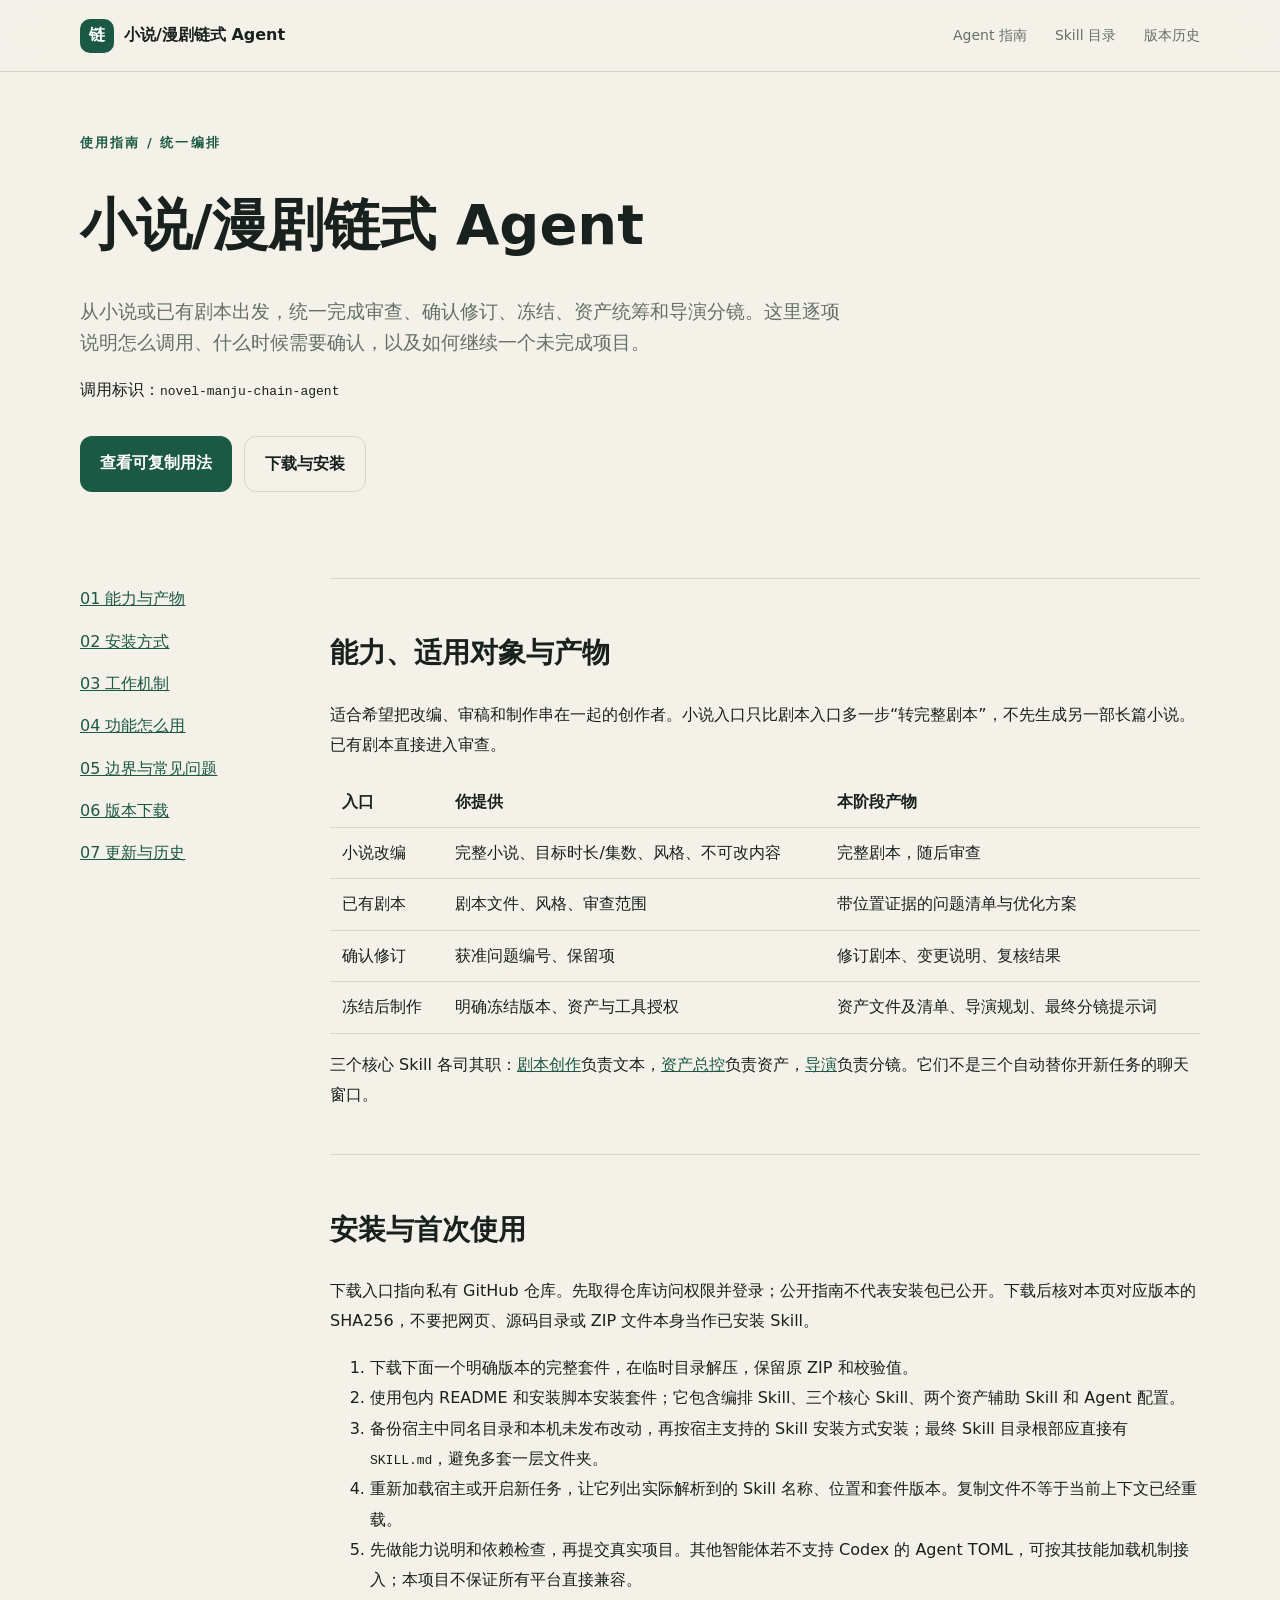
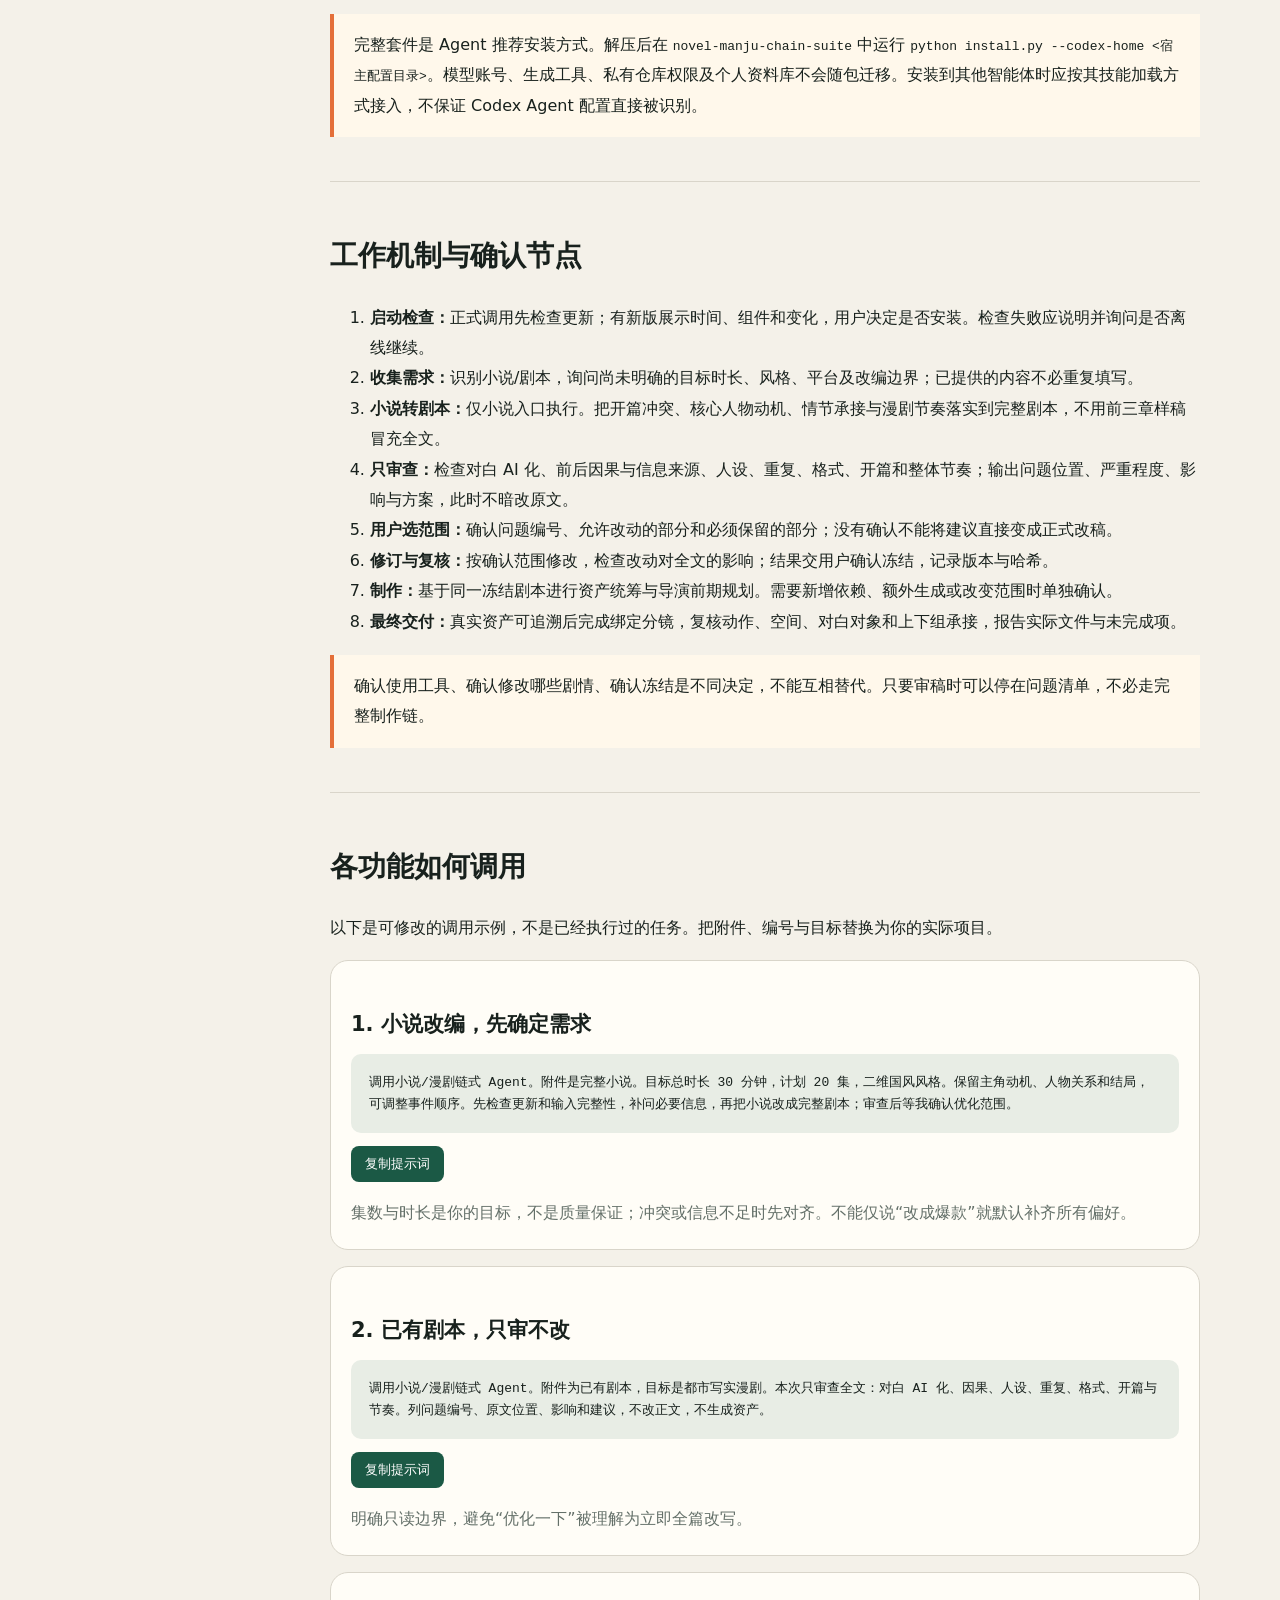
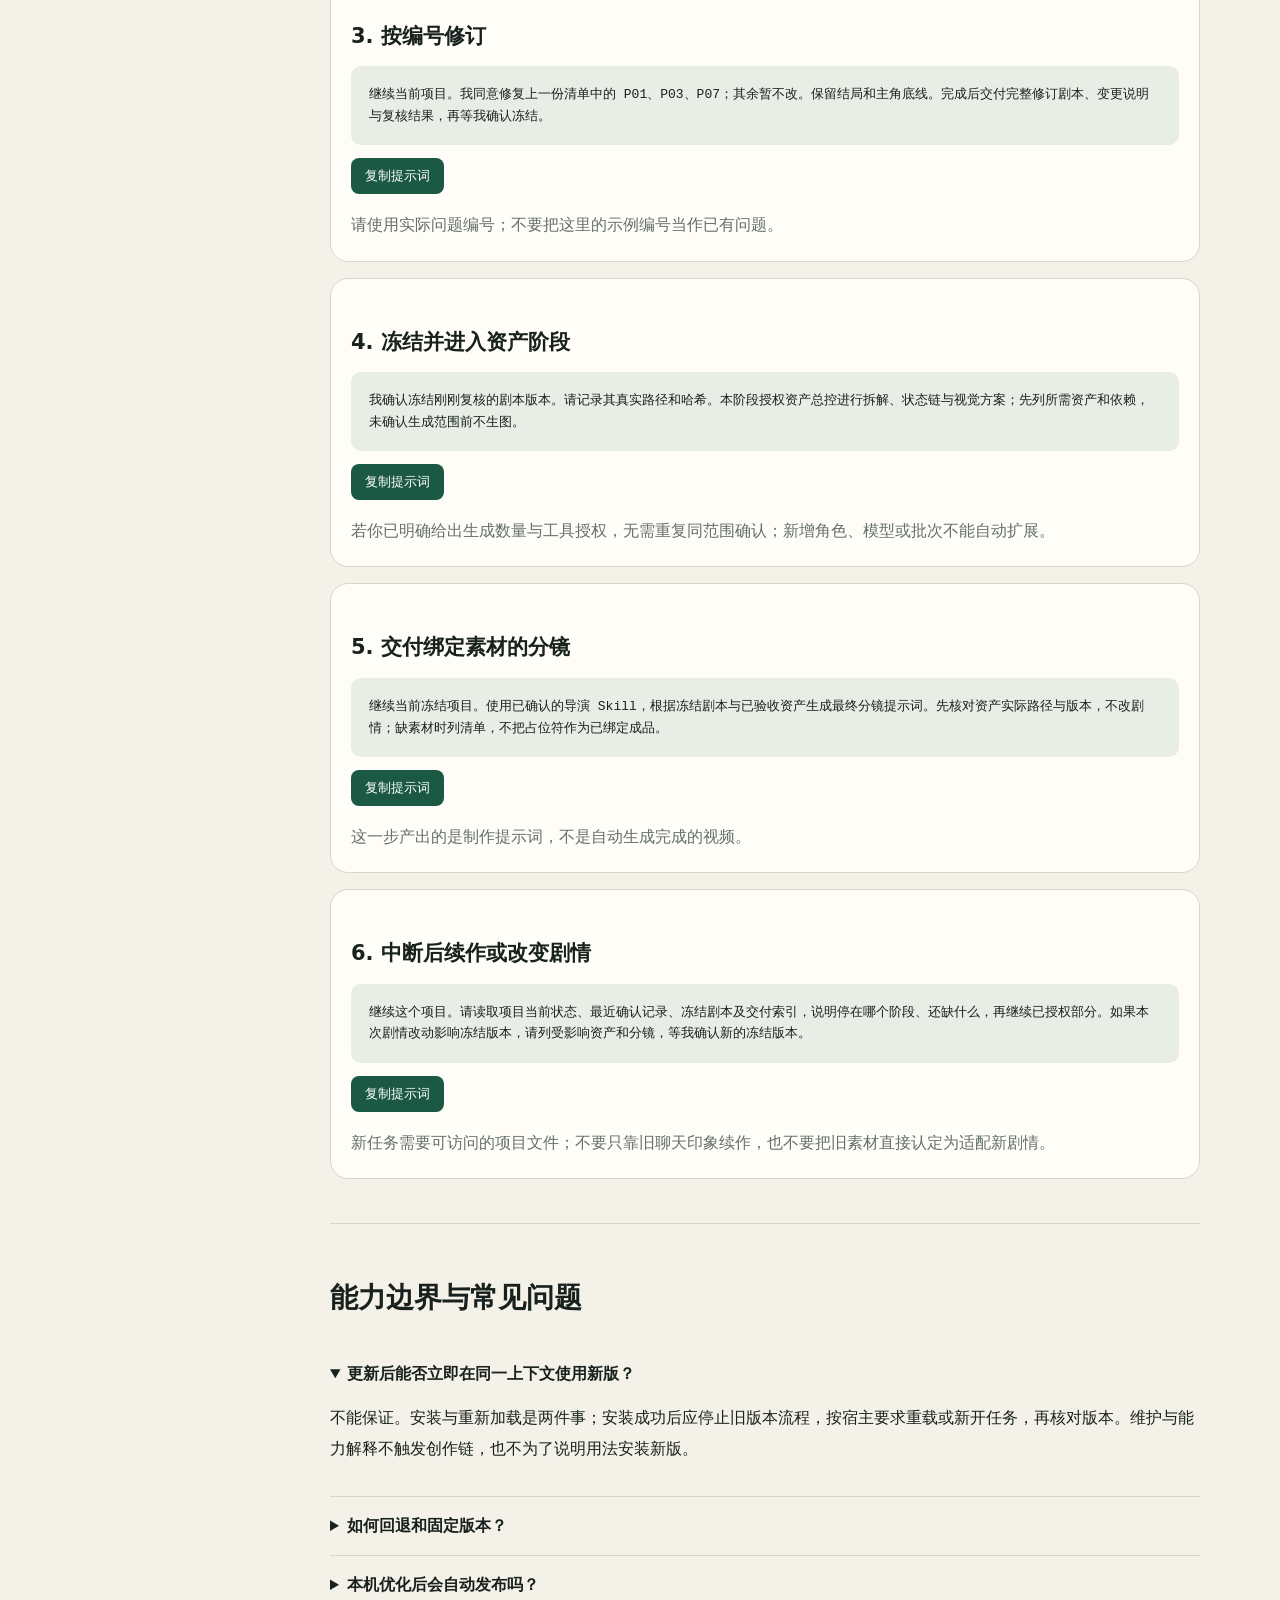
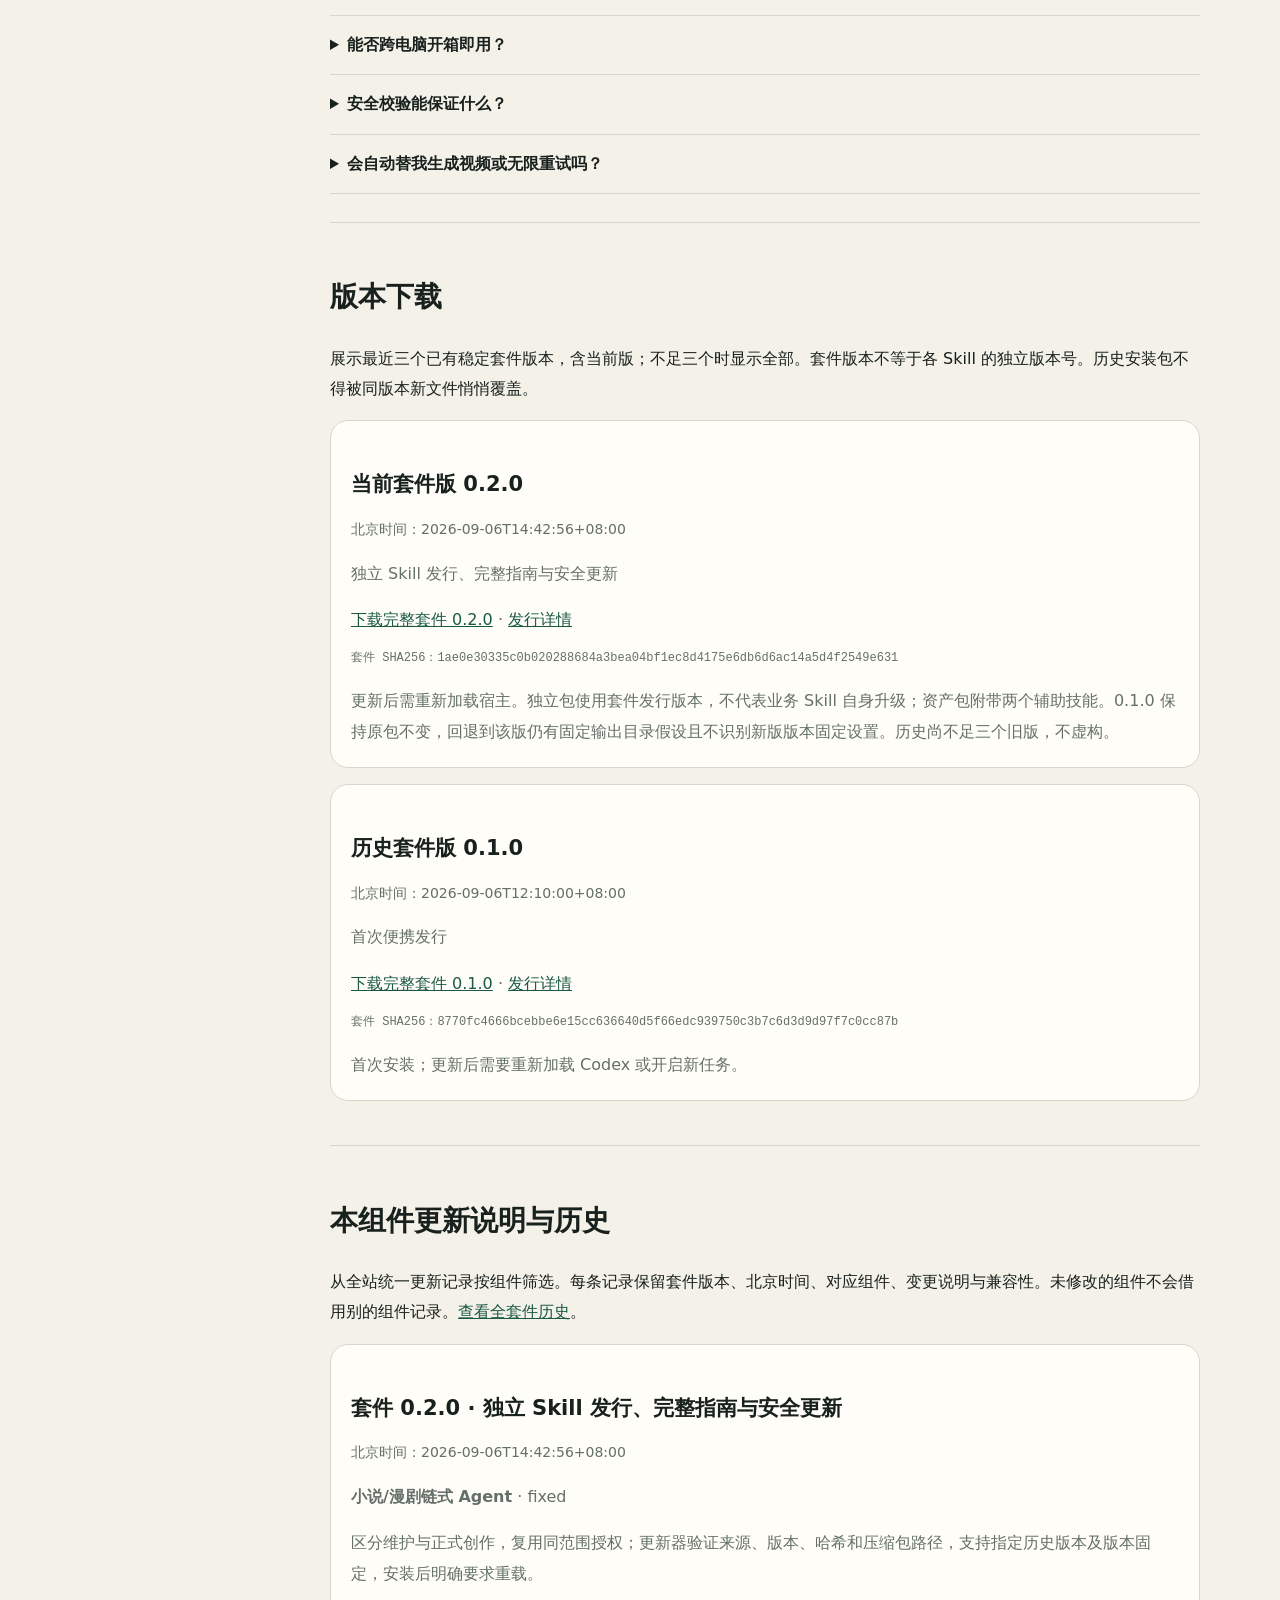
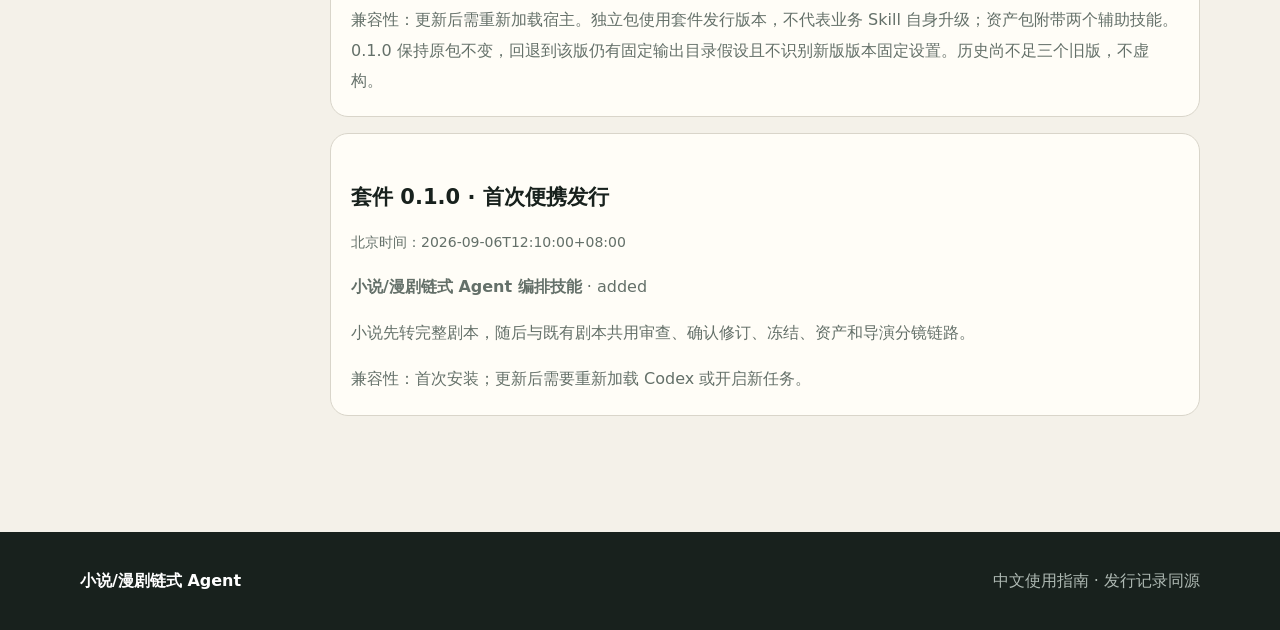
==== guides/agent/index.html @ c9dfeceb "Publish complete Chinese guides and standalone skill downloads for 0.2.0" ====
<!doctype html>
<html lang="zh-CN">
<head><meta charset="utf-8"><meta name="viewport" content="width=device-width,initial-scale=1"><meta name="description" content="从小说或已有剧本出发，统一完成审查、确认修订、冻结、资产统筹和导演分镜。这里逐项说明怎么调用、什么时候需要确认，以及如何继续一个未完成项目。"><title>小说/漫剧链式 Agent｜介绍、使用、下载与更新历史</title><link rel="stylesheet" href="../../assets/site.css"><link rel="stylesheet" href="../../assets/guide.css"></head>
<body data-guide="novel-manju-chain-agent">
<header class="nav"><a class="brand" href="../../"><span class="mark">链</span>小说/漫剧链式 Agent</a><nav><a href="../agent/">Agent 指南</a><a href="../../#library">Skill 目录</a><a href="#history">版本历史</a></nav></header>
<main>
<div class="guide-hero shell"><div class="eyebrow">使用指南 / 统一编排</div><h1>小说/漫剧链式 Agent</h1><p class="lead">从小说或已有剧本出发，统一完成审查、确认修订、冻结、资产统筹和导演分镜。这里逐项说明怎么调用、什么时候需要确认，以及如何继续一个未完成项目。</p><p>调用标识：<code>novel-manju-chain-agent</code></p><div class="actions"><a class="primary" href="#examples">查看可复制用法</a><a class="secondary" href="#download">下载与安装</a></div></div>
<div class="guide-layout shell"><aside class="toc" aria-label="本页目录"><a href="#capabilities">01 能力与产物</a><a href="#install">02 安装方式</a><a href="#workflow">03 工作机制</a><a href="#examples">04 功能怎么用</a><a href="#boundaries">05 边界与常见问题</a><a href="#download">06 版本下载</a><a href="#history">07 更新与历史</a></aside>
<div class="guide-content">
<section id="capabilities"><h2>能力、适用对象与产物</h2><p>适合希望把改编、审稿和制作串在一起的创作者。小说入口只比剧本入口多一步“转完整剧本”，不先生成另一部长篇小说。已有剧本直接进入审查。</p><table><tr><th>入口</th><th>你提供</th><th>本阶段产物</th></tr><tr><td>小说改编</td><td>完整小说、目标时长/集数、风格、不可改内容</td><td>完整剧本，随后审查</td></tr><tr><td>已有剧本</td><td>剧本文件、风格、审查范围</td><td>带位置证据的问题清单与优化方案</td></tr><tr><td>确认修订</td><td>获准问题编号、保留项</td><td>修订剧本、变更说明、复核结果</td></tr><tr><td>冻结后制作</td><td>明确冻结版本、资产与工具授权</td><td>资产文件及清单、导演规划、最终分镜提示词</td></tr></table><p>三个核心 Skill 各司其职：<a href="../short-drama-write/">剧本创作</a>负责文本，<a href="../manju-asset-image-pipeline/">资产总控</a>负责资产，<a href="../manju-director-v5-2/">导演</a>负责分镜。它们不是三个自动替你开新任务的聊天窗口。</p></section>
<section id="install"><h2>安装与首次使用</h2><p>下载入口指向私有 GitHub 仓库。先取得仓库访问权限并登录；公开指南不代表安装包已公开。下载后核对本页对应版本的 SHA256，不要把网页、源码目录或 ZIP 文件本身当作已安装 Skill。</p>
<ol><li>下载下面一个明确版本的完整套件，在临时目录解压，保留原 ZIP 和校验值。</li><li>使用包内 README 和安装脚本安装套件；它包含编排 Skill、三个核心 Skill、两个资产辅助 Skill 和 Agent 配置。</li><li>备份宿主中同名目录和本机未发布改动，再按宿主支持的 Skill 安装方式安装；最终 Skill 目录根部应直接有 <code>SKILL.md</code>，避免多套一层文件夹。</li><li>重新加载宿主或开启新任务，让它列出实际解析到的 Skill 名称、位置和套件版本。复制文件不等于当前上下文已经重载。</li><li>先做能力说明和依赖检查，再提交真实项目。其他智能体若不支持 Codex 的 Agent TOML，可按其技能加载机制接入；本项目不保证所有平台直接兼容。</li></ol>
<p class="notice">完整套件是 Agent 推荐安装方式。解压后在 <code>novel-manju-chain-suite</code> 中运行 <code>python install.py --codex-home &lt;宿主配置目录&gt;</code>。模型账号、生成工具、私有仓库权限及个人资料库不会随包迁移。安装到其他智能体时应按其技能加载方式接入，不保证 Codex Agent 配置直接被识别。</p></section>
<section id="workflow"><h2>工作机制与确认节点</h2><ol><li><strong>启动检查：</strong>正式调用先检查更新；有新版展示时间、组件和变化，用户决定是否安装。检查失败应说明并询问是否离线继续。</li><li><strong>收集需求：</strong>识别小说/剧本，询问尚未明确的目标时长、风格、平台及改编边界；已提供的内容不必重复填写。</li><li><strong>小说转剧本：</strong>仅小说入口执行。把开篇冲突、核心人物动机、情节承接与漫剧节奏落实到完整剧本，不用前三章样稿冒充全文。</li><li><strong>只审查：</strong>检查对白 AI 化、前后因果与信息来源、人设、重复、格式、开篇和整体节奏；输出问题位置、严重程度、影响与方案，此时不暗改原文。</li><li><strong>用户选范围：</strong>确认问题编号、允许改动的部分和必须保留的部分；没有确认不能将建议直接变成正式改稿。</li><li><strong>修订与复核：</strong>按确认范围修改，检查改动对全文的影响；结果交用户确认冻结，记录版本与哈希。</li><li><strong>制作：</strong>基于同一冻结剧本进行资产统筹与导演前期规划。需要新增依赖、额外生成或改变范围时单独确认。</li><li><strong>最终交付：</strong>真实资产可追溯后完成绑定分镜，复核动作、空间、对白对象和上下组承接，报告实际文件与未完成项。</li></ol><p class="notice">确认使用工具、确认修改哪些剧情、确认冻结是不同决定，不能互相替代。只要审稿时可以停在问题清单，不必走完整制作链。</p></section>
<section id="examples"><h2>各功能如何调用</h2><p>以下是可修改的调用示例，不是已经执行过的任务。把附件、编号与目标替换为你的实际项目。</p><article><h3>1. 小说改编，先确定需求</h3><pre>调用小说/漫剧链式 Agent。附件是完整小说。目标总时长 30 分钟，计划 20 集，二维国风风格。保留主角动机、人物关系和结局，可调整事件顺序。先检查更新和输入完整性，补问必要信息，再把小说改成完整剧本；审查后等我确认优化范围。</pre><button data-copy="调用小说/漫剧链式 Agent。附件是完整小说。目标总时长 30 分钟，计划 20 集，二维国风风格。保留主角动机、人物关系和结局，可调整事件顺序。先检查更新和输入完整性，补问必要信息，再把小说改成完整剧本；审查后等我确认优化范围。">复制提示词</button><p>集数与时长是你的目标，不是质量保证；冲突或信息不足时先对齐。不能仅说“改成爆款”就默认补齐所有偏好。</p></article><article><h3>2. 已有剧本，只审不改</h3><pre>调用小说/漫剧链式 Agent。附件为已有剧本，目标是都市写实漫剧。本次只审查全文：对白 AI 化、因果、人设、重复、格式、开篇与节奏。列问题编号、原文位置、影响和建议，不改正文，不生成资产。</pre><button data-copy="调用小说/漫剧链式 Agent。附件为已有剧本，目标是都市写实漫剧。本次只审查全文：对白 AI 化、因果、人设、重复、格式、开篇与节奏。列问题编号、原文位置、影响和建议，不改正文，不生成资产。">复制提示词</button><p>明确只读边界，避免“优化一下”被理解为立即全篇改写。</p></article><article><h3>3. 按编号修订</h3><pre>继续当前项目。我同意修复上一份清单中的 P01、P03、P07；其余暂不改。保留结局和主角底线。完成后交付完整修订剧本、变更说明与复核结果，再等我确认冻结。</pre><button data-copy="继续当前项目。我同意修复上一份清单中的 P01、P03、P07；其余暂不改。保留结局和主角底线。完成后交付完整修订剧本、变更说明与复核结果，再等我确认冻结。">复制提示词</button><p>请使用实际问题编号；不要把这里的示例编号当作已有问题。</p></article><article><h3>4. 冻结并进入资产阶段</h3><pre>我确认冻结刚刚复核的剧本版本。请记录其真实路径和哈希。本阶段授权资产总控进行拆解、状态链与视觉方案；先列所需资产和依赖，未确认生成范围前不生图。</pre><button data-copy="我确认冻结刚刚复核的剧本版本。请记录其真实路径和哈希。本阶段授权资产总控进行拆解、状态链与视觉方案；先列所需资产和依赖，未确认生成范围前不生图。">复制提示词</button><p>若你已明确给出生成数量与工具授权，无需重复同范围确认；新增角色、模型或批次不能自动扩展。</p></article><article><h3>5. 交付绑定素材的分镜</h3><pre>继续当前冻结项目。使用已确认的导演 Skill，根据冻结剧本与已验收资产生成最终分镜提示词。先核对资产实际路径与版本，不改剧情；缺素材时列清单，不把占位符作为已绑定成品。</pre><button data-copy="继续当前冻结项目。使用已确认的导演 Skill，根据冻结剧本与已验收资产生成最终分镜提示词。先核对资产实际路径与版本，不改剧情；缺素材时列清单，不把占位符作为已绑定成品。">复制提示词</button><p>这一步产出的是制作提示词，不是自动生成完成的视频。</p></article><article><h3>6. 中断后续作或改变剧情</h3><pre>继续这个项目。请读取项目当前状态、最近确认记录、冻结剧本及交付索引，说明停在哪个阶段、还缺什么，再继续已授权部分。如果本次剧情改动影响冻结版本，请列受影响资产和分镜，等我确认新的冻结版本。</pre><button data-copy="继续这个项目。请读取项目当前状态、最近确认记录、冻结剧本及交付索引，说明停在哪个阶段、还缺什么，再继续已授权部分。如果本次剧情改动影响冻结版本，请列受影响资产和分镜，等我确认新的冻结版本。">复制提示词</button><p>新任务需要可访问的项目文件；不要只靠旧聊天印象续作，也不要把旧素材直接认定为适配新剧情。</p></article></section>
<section id="boundaries"><h2>能力边界与常见问题</h2><details open><summary>更新后能否立即在同一上下文使用新版？</summary><p>不能保证。安装与重新加载是两件事；安装成功后应停止旧版本流程，按宿主要求重载或新开任务，再核对版本。维护与能力解释不触发创作链，也不为了说明用法安装新版。</p></details><details><summary>如何回退和固定版本？</summary><p>先备份本地改动，选下方明确旧版本并核对它自己的 SHA256。0.2.0 更新器可在编排 Skill 目录运行 <code>python scripts/update_from_github.py --version &lt;版本&gt; --confirmed</code>，安装后重载；它记录版本固定，后续支持此能力的检查器不自动建议升级。取消固定：<code>python scripts/check_for_updates.py --unpin --confirmed</code>。回退到 0.1.0 后，旧检查器不识别此设置，仍需拒绝升级提示。恢复安装器备份使用包内 <code>python install.py --codex-home &lt;同一配置目录&gt; --restore &lt;备份目录&gt; --confirmed</code>。这些命令只能在用户确认后执行。旧版本不足时不补假链接。</p></details><details><summary>本机优化后会自动发布吗？</summary><p>不每小时检查，也不未经同意推送。优化完成、验证后整理统一更新说明，询问是否同步；同意后才执行发布与网站同步。跨仓库步骤失败要报告未完成位置，不能宣称已同时上线。其他工具在后台修改文件不会自动被本 Agent 感知。</p></details><details><summary>能否跨电脑开箱即用？</summary><p>还需要兼容的宿主、GitHub 权限、模型工具和可写输出目录。0.2.0 资产输出改为已确认的项目目录；0.1.0 的旧目录假设仍需注意。独立 Skill 包不含链式更新器，独立安装后应主动查看本页更新并确认安装。私人模型账号、权限及资料库不会随包迁移。</p></details><details><summary>安全校验能保证什么？</summary><p>校验值用于检查下载内容与官方记录一致，不等于数字签名或账号不会被盗。安装器对可捕获的失败进行恢复；断电或强杀留下锁和备份时需人工核验，不能保证自动灾难恢复。</p></details><details><summary>会自动替我生成视频或无限重试吗？</summary><p>不会。生成工具、成本和范围受当前授权限制；指定模型不可用时报告阻塞，不自动换模、扩量或无限重试。真实出图及视频制作仍受工具能力影响。</p></details></section>
<section id="download"><h2>版本下载</h2><p>展示最近三个已有稳定套件版本，含当前版；不足三个时显示全部。套件版本不等于各 Skill 的独立版本号。历史安装包不得被同版本新文件悄悄覆盖。</p><div id="guide-downloads" aria-live="polite">正在读取版本……</div><noscript><p>请启用 JavaScript 查看版本与校验值，或访问 <a href="https://github.com/mojingyeche/novel-manju-chain-suite/releases">GitHub Releases</a>。</p></noscript></section>
<section id="history"><h2>本组件更新说明与历史</h2><p>从全站统一更新记录按组件筛选。每条记录保留套件版本、北京时间、对应组件、变更说明与兼容性。未修改的组件不会借用别的组件记录。<a href="../../#updates">查看全套件历史</a>。</p><div id="guide-history" aria-live="polite">正在读取更新历史……</div></section>
</div></div></main><footer><div class="shell"><strong>小说/漫剧链式 Agent</strong><span>中文使用指南 · 发行记录同源</span></div></footer><div id="toast" role="status">已复制</div><script src="../../assets/guide.js"></script></body></html>
---- assets/site.css ----
:root{--ink:#18211d;--muted:#647069;--paper:#f4f1e9;--card:#fffdf7;--line:#d9d5ca;--green:#1b5945;--lime:#cde66c;--orange:#e46f39;--shadow:0 18px 55px rgba(31,44,37,.09)}
*{box-sizing:border-box}html{scroll-behavior:smooth}body{margin:0;background:var(--paper);color:var(--ink);font-family:"PingFang SC","Microsoft YaHei",system-ui,sans-serif;line-height:1.65}.shell{width:min(1120px,calc(100% - 40px));margin:auto}.nav{height:72px;padding:0 max(20px,calc((100% - 1120px)/2));display:flex;align-items:center;justify-content:space-between;border-bottom:1px solid var(--line);position:sticky;top:0;background:rgba(244,241,233,.92);backdrop-filter:blur(14px);z-index:5}.brand{display:flex;gap:10px;align-items:center;color:var(--ink);text-decoration:none;font-weight:800}.mark{display:grid;place-items:center;width:34px;height:34px;border-radius:10px;background:var(--green);color:white}.nav nav{display:flex;gap:28px}.nav nav a{color:var(--muted);text-decoration:none;font-size:14px}.hero{padding:95px 0 72px}.eyebrow{color:var(--green);font-size:13px;font-weight:800;letter-spacing:.16em}.hero h1{max-width:980px;margin:18px 0 22px;font-family:Georgia,"Songti SC",serif;font-size:clamp(44px,7vw,82px);line-height:1.08;letter-spacing:-.035em}.hero h1 em{color:var(--green);font-style:normal}.lead{max-width:760px;font-size:19px;color:var(--muted)}.actions{display:flex;gap:12px;margin:32px 0 50px}.actions button,.actions a,.install button{border:0;border-radius:12px;padding:14px 20px;font-weight:750;text-decoration:none;cursor:pointer}.primary,.install button{background:var(--green);color:#fff}.secondary{background:transparent;border:1px solid var(--line)!important;color:var(--ink)}.release-card{display:grid;grid-template-columns:1fr 1.2fr 1.6fr auto;gap:18px;align-items:center;padding:22px 24px;background:var(--ink);color:#fff;border-radius:20px;box-shadow:var(--shadow)}.release-card div{min-width:0}.label{display:block;color:#aeb9b3;font-size:12px}.release-card strong{display:block;white-space:nowrap;overflow:hidden;text-overflow:ellipsis}.release-button{padding:12px 17px;border-radius:10px;background:var(--lime);color:var(--ink);text-decoration:none;font-weight:800}.section{padding:80px 0;border-top:1px solid var(--line)}.section-head{display:grid;grid-template-columns:70px 1fr;margin-bottom:36px}.section-head>span{color:var(--orange);font-weight:800}.section h2{font:700 clamp(30px,4vw,48px)/1.15 Georgia,"Songti SC",serif;margin:0 0 10px}.section-head p{margin:0;color:var(--muted)}.grid{display:grid;gap:18px}.three{grid-template-columns:repeat(3,1fr)}.two{grid-template-columns:repeat(2,1fr)}article{padding:28px;border:1px solid var(--line);border-radius:18px;background:var(--card)}article b{color:var(--orange);font-size:13px}article h3{font-size:21px;margin:10px 0}article p{color:var(--muted);margin-bottom:0}.timeline{list-style:none;margin:0;padding:0;border-top:1px solid var(--line)}.timeline li{display:grid;grid-template-columns:72px 1fr;padding:24px 0;border-bottom:1px solid var(--line)}.timeline i{font-style:normal;font-weight:800;color:var(--green)}.timeline h3{margin:0}.timeline p{margin:4px 0 0;color:var(--muted)}.install>span{color:var(--orange);font-weight:900}.install button{margin-top:20px}.install code{display:block;margin-top:22px;padding:15px;background:#e9eadf;border-radius:10px;white-space:normal}.notice{margin-top:18px;padding:16px 20px;border-left:4px solid var(--orange);background:#fff8eb}.updates{display:grid;gap:20px}.update{background:var(--card);border:1px solid var(--line);border-radius:18px;overflow:hidden}.update-head{padding:24px 26px;background:#e8ede5;display:flex;justify-content:space-between;gap:20px}.update-head h3{margin:0;font-size:24px}.update-head time{color:var(--muted);font-size:13px}.update-summary{padding:18px 26px;color:var(--muted)}.component{display:grid;grid-template-columns:220px 140px 1fr;gap:15px;padding:14px 26px;border-top:1px solid var(--line);font-size:14px}.component code{color:var(--green);font-weight:750}.change{color:var(--orange);font-weight:700}.boundary p{max-width:880px;color:var(--muted)}footer{padding:36px 0;background:var(--ink);color:white}footer .shell{display:flex;justify-content:space-between}footer span{color:#aeb9b3}#toast{position:fixed;left:50%;bottom:28px;transform:translate(-50%,20px);opacity:0;padding:10px 16px;border-radius:10px;background:var(--ink);color:#fff;transition:.2s;pointer-events:none}#toast.show{opacity:1;transform:translate(-50%,0)}@media(max-width:760px){.nav nav{display:none}.hero{padding-top:64px}.release-card,.three,.two{grid-template-columns:1fr}.section-head{grid-template-columns:45px 1fr}.component{grid-template-columns:1fr}.update-head,footer .shell{display:block}.release-button{text-align:center}.hero h1{font-size:43px}}
---- assets/guide.css ----
.guide-hero{padding:60px 0 36px}.guide-hero h1{font-size:clamp(32px,5vw,56px);line-height:1.2}.guide-layout{display:grid;grid-template-columns:210px minmax(0,1fr);gap:40px;padding-bottom:72px}.toc{position:sticky;top:95px;align-self:start}.toc a{display:block;padding:8px 0;color:var(--green)}.guide-content section{scroll-margin-top:95px;padding:28px 0;border-top:1px solid var(--line)}.guide-content h2{font-size:28px}.guide-content h3{margin-top:26px}.guide-content p,.guide-content li{line-height:1.9}.guide-content code{overflow-wrap:anywhere}.guide-content pre{white-space:pre-wrap;overflow-wrap:anywhere;background:#e8ede5;padding:18px;border-radius:10px}.guide-content button{padding:9px 14px;background:var(--green);color:white;border:0;border-radius:8px;cursor:pointer}.guide-content a,.library a{color:var(--green)}.guide-content article{margin:16px 0;padding:20px}.guide-content .meta{font-size:14px;color:var(--muted)}.guide-content .hash{font-family:monospace;overflow-wrap:anywhere;font-size:12px}.guide-content table{width:100%;border-collapse:collapse}.guide-content td,.guide-content th{text-align:left;border-bottom:1px solid var(--line);padding:12px;vertical-align:top}.guide-content details{padding:16px 0;border-bottom:1px solid var(--line)}.guide-content summary{font-weight:700;cursor:pointer}.guide-content .notice{overflow-wrap:anywhere}@media(max-width:760px){.guide-layout{display:block}.toc{position:static;display:flex;gap:10px;flex-wrap:wrap;margin-bottom:20px}.toc a{padding:4px}.guide-content table{font-size:14px}.guide-hero{padding-top:30px}}
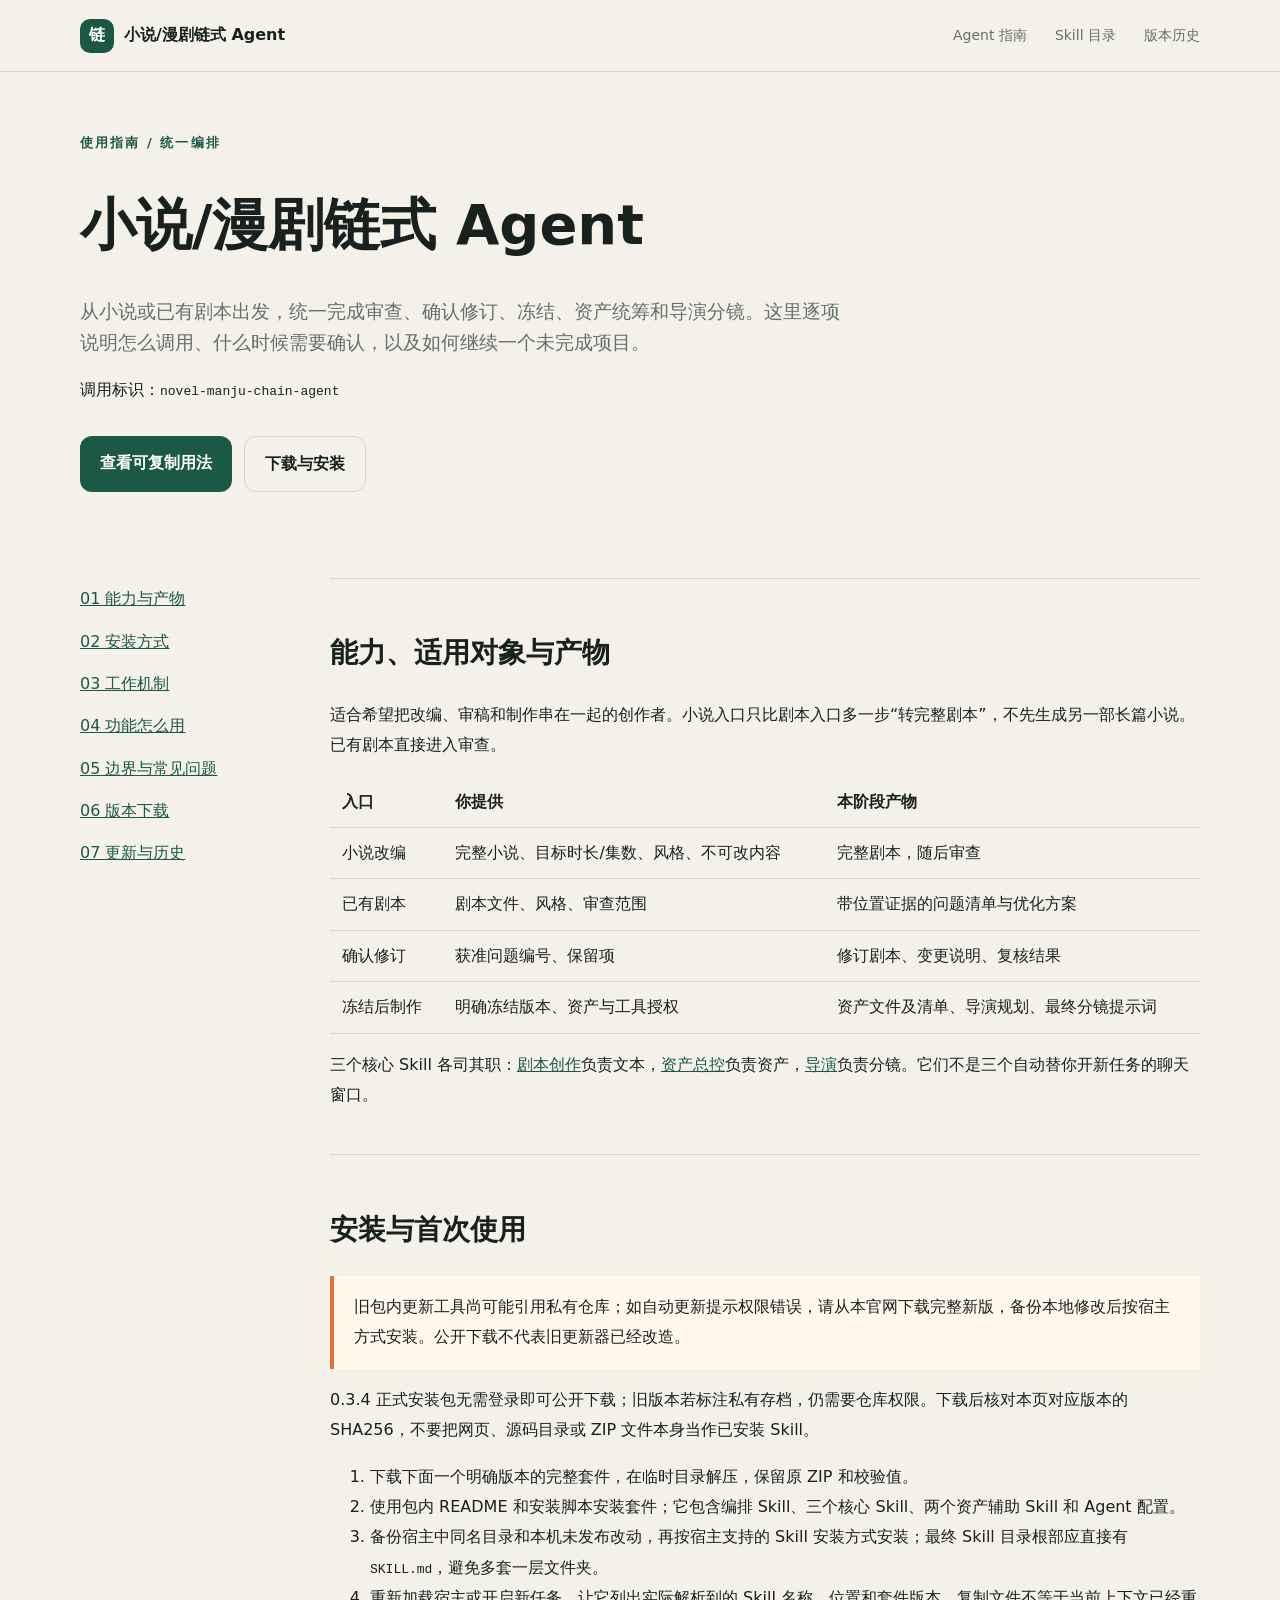
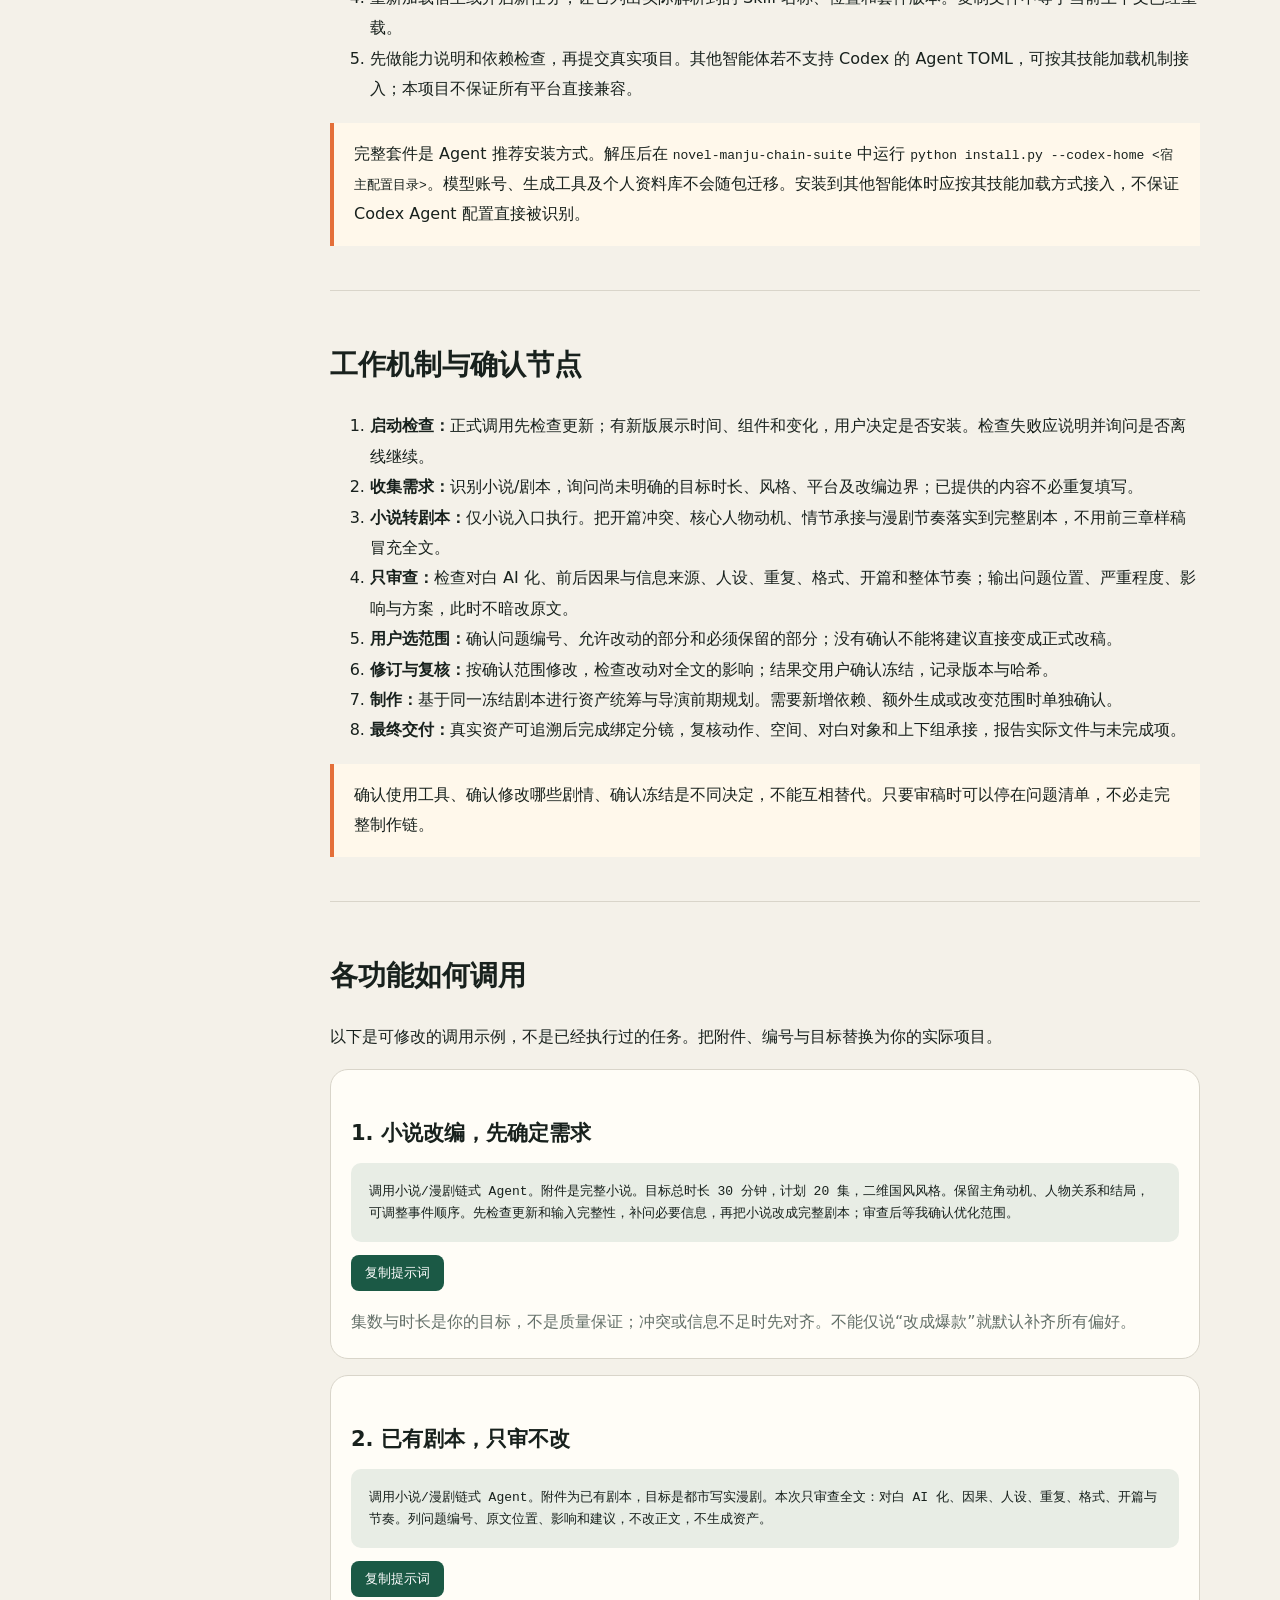
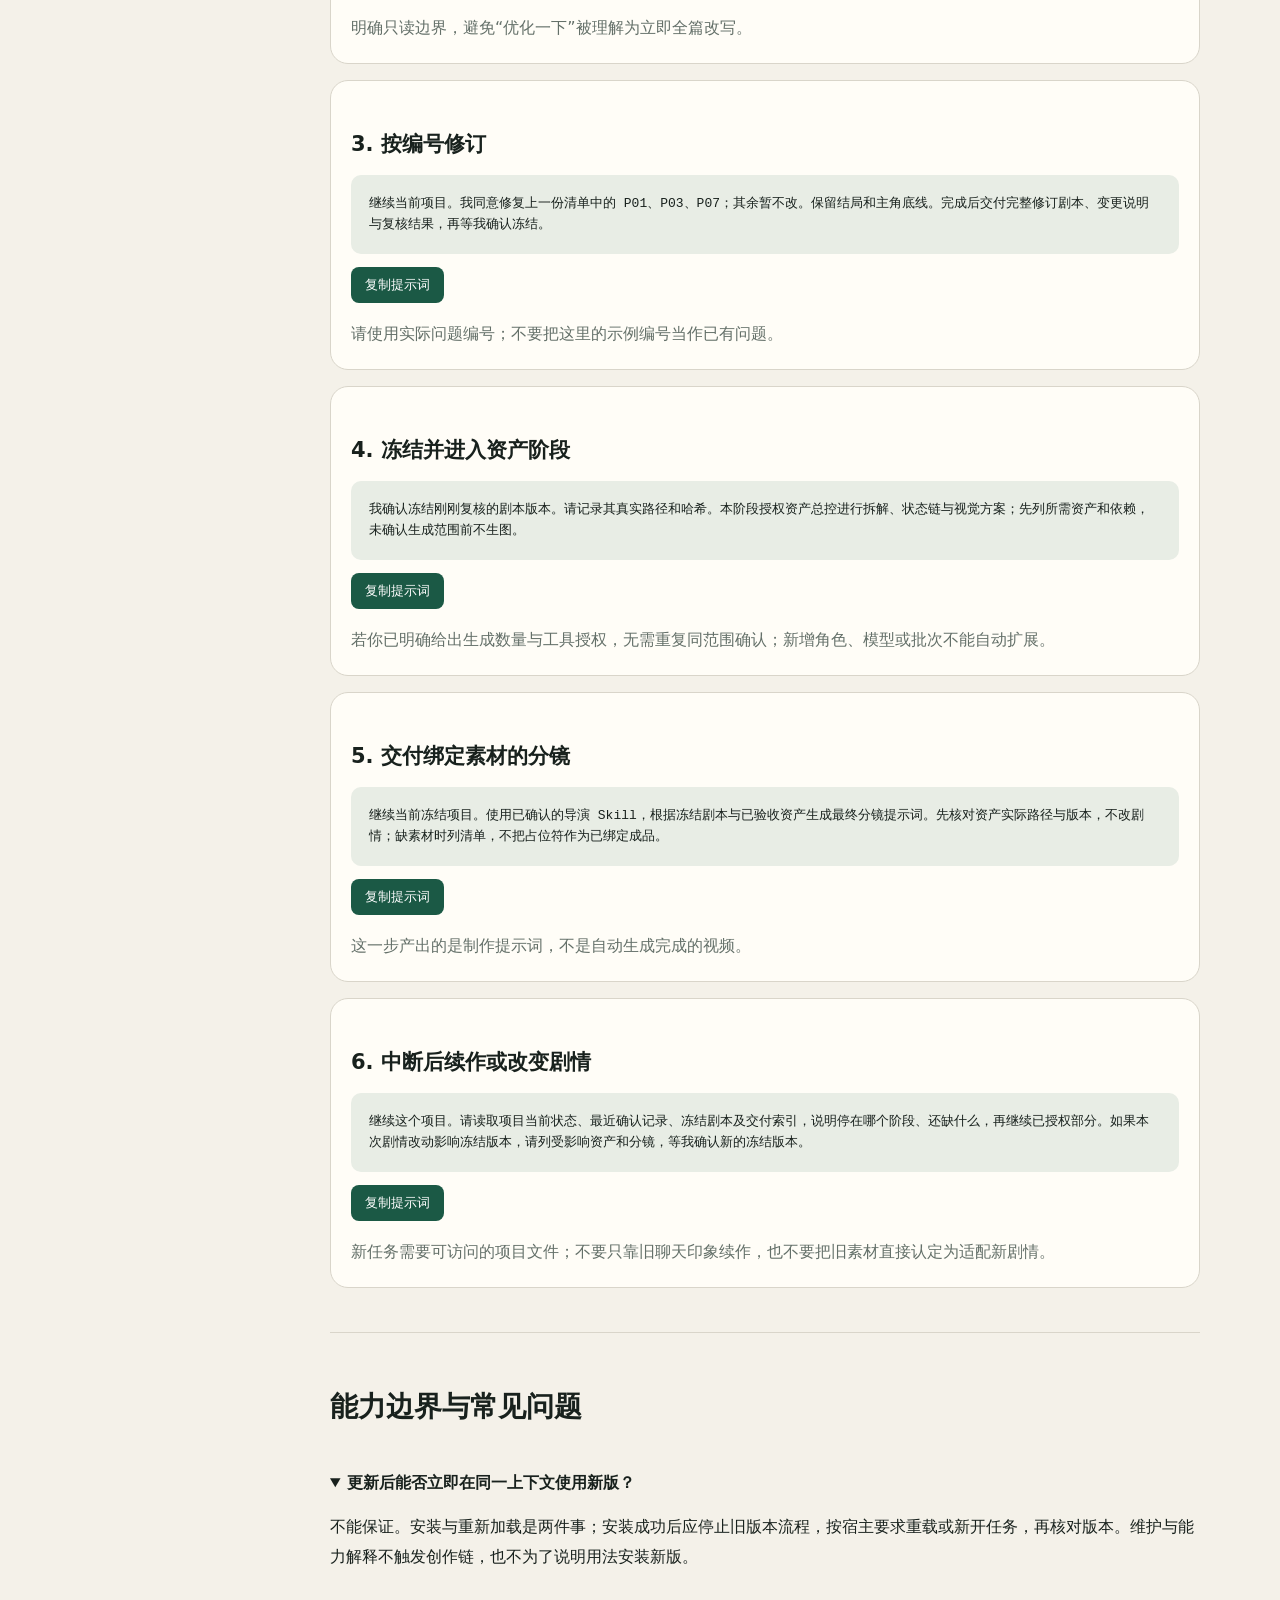
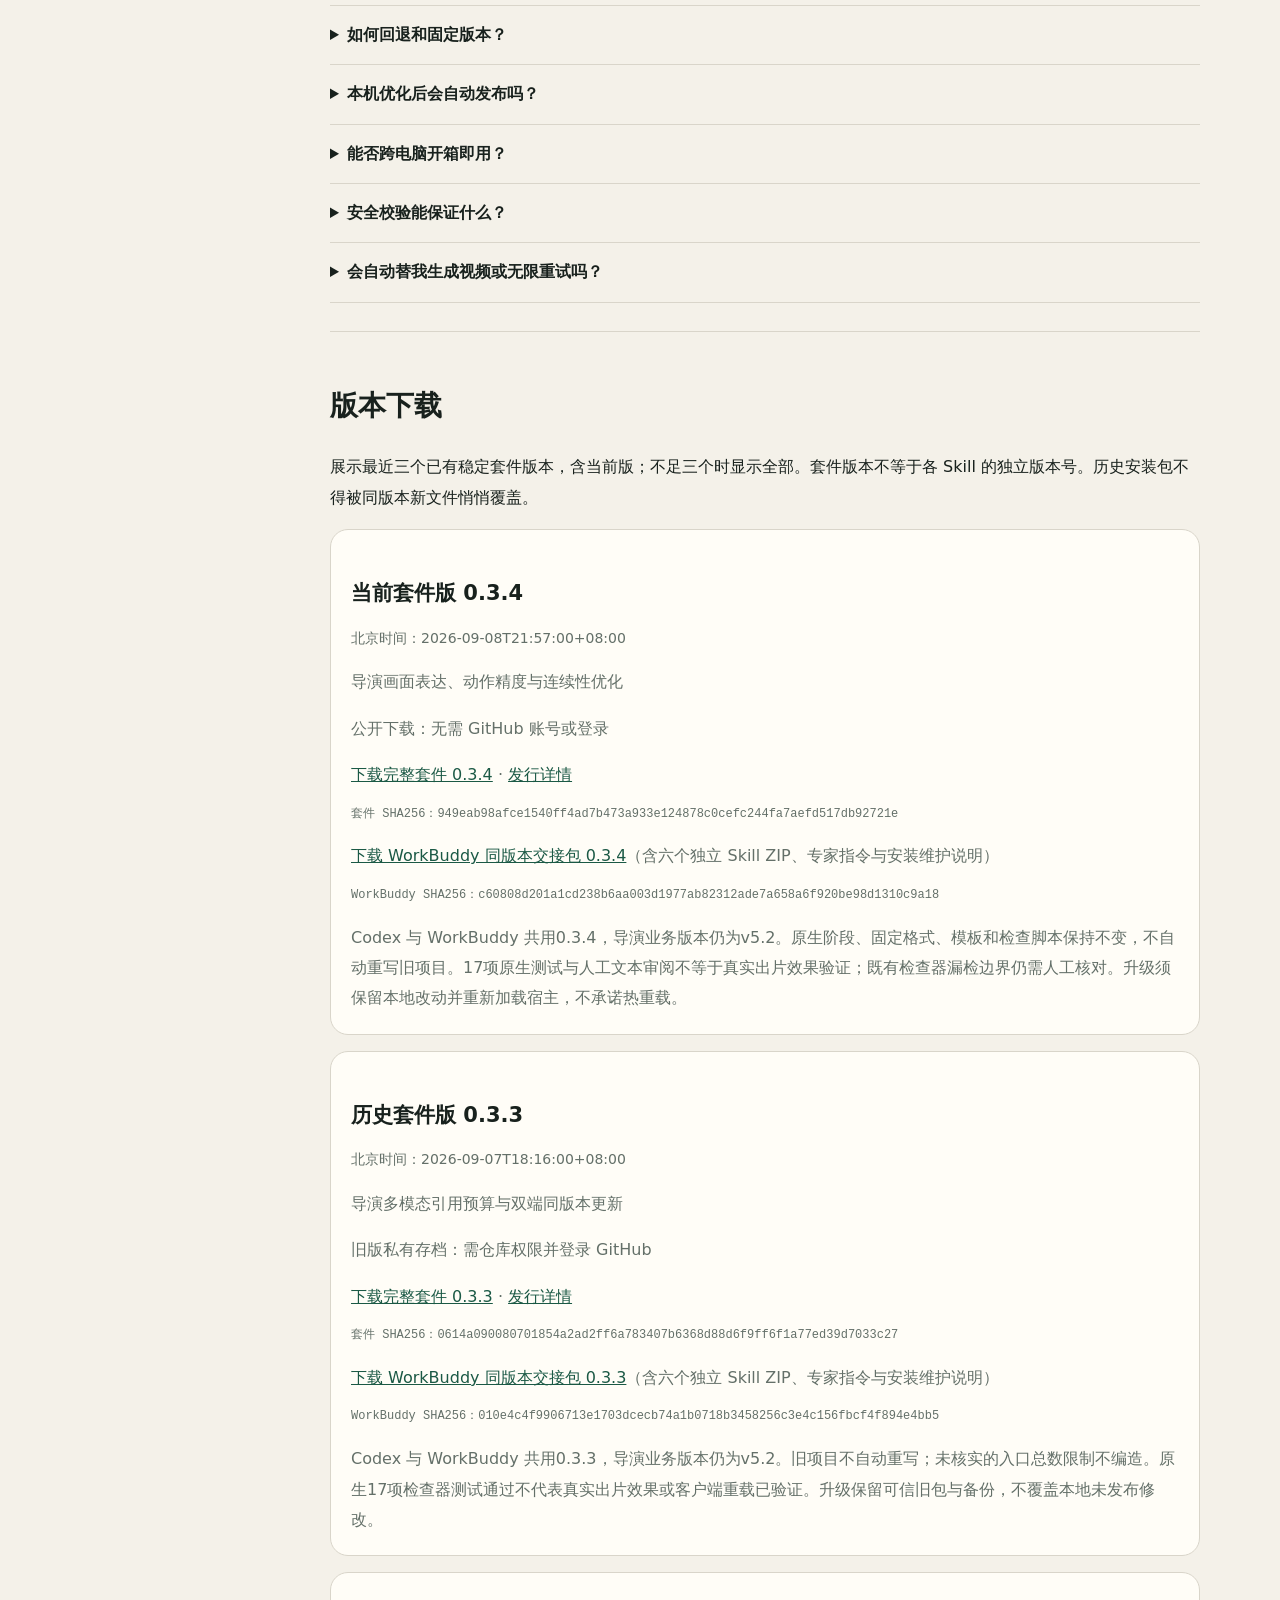
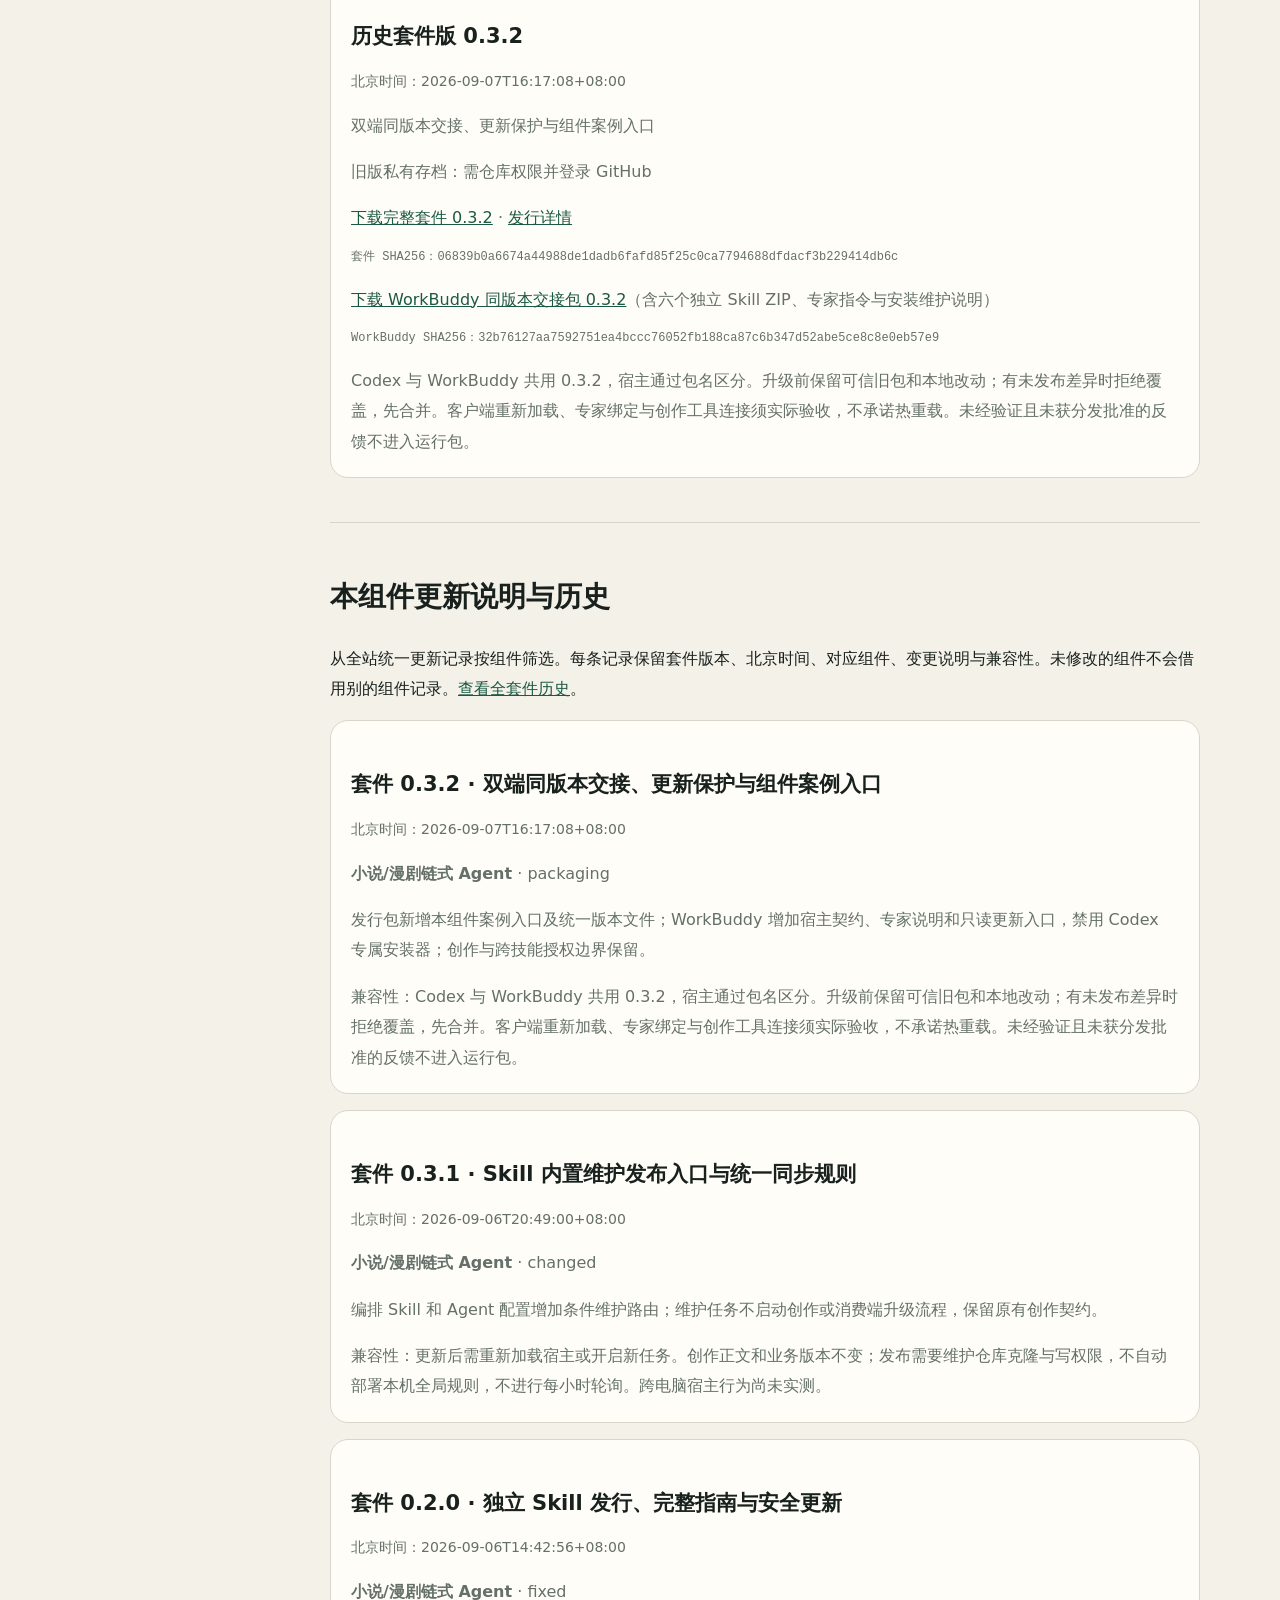
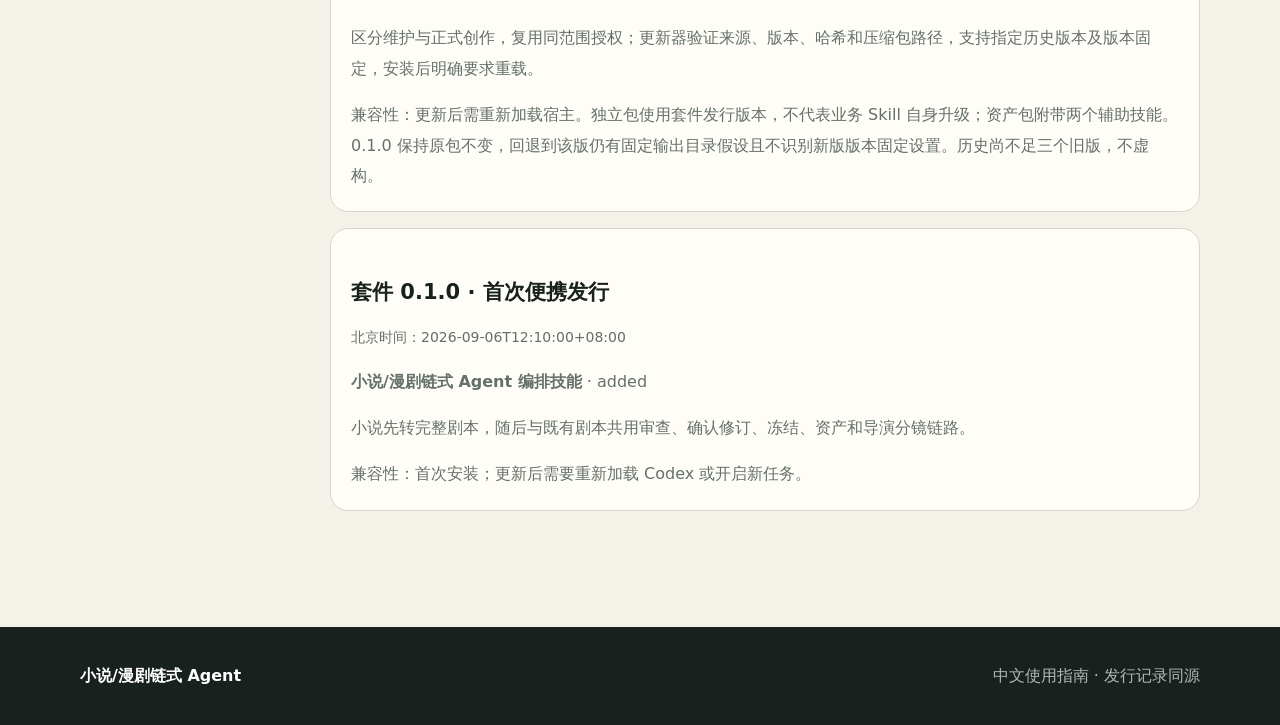
==== commit aa303153: "Fix anonymous latest package downloads and label private archives" ====
--- a/guides/agent/index.html
+++ b/guides/agent/index.html
@@ -8,12 +8,12 @@
 <div class="guide-layout shell"><aside class="toc" aria-label="本页目录"><a href="#capabilities">01 能力与产物</a><a href="#install">02 安装方式</a><a href="#workflow">03 工作机制</a><a href="#examples">04 功能怎么用</a><a href="#boundaries">05 边界与常见问题</a><a href="#download">06 版本下载</a><a href="#history">07 更新与历史</a></aside>
 <div class="guide-content">
 <section id="capabilities"><h2>能力、适用对象与产物</h2><p>适合希望把改编、审稿和制作串在一起的创作者。小说入口只比剧本入口多一步“转完整剧本”，不先生成另一部长篇小说。已有剧本直接进入审查。</p><table><tr><th>入口</th><th>你提供</th><th>本阶段产物</th></tr><tr><td>小说改编</td><td>完整小说、目标时长/集数、风格、不可改内容</td><td>完整剧本，随后审查</td></tr><tr><td>已有剧本</td><td>剧本文件、风格、审查范围</td><td>带位置证据的问题清单与优化方案</td></tr><tr><td>确认修订</td><td>获准问题编号、保留项</td><td>修订剧本、变更说明、复核结果</td></tr><tr><td>冻结后制作</td><td>明确冻结版本、资产与工具授权</td><td>资产文件及清单、导演规划、最终分镜提示词</td></tr></table><p>三个核心 Skill 各司其职：<a href="../short-drama-write/">剧本创作</a>负责文本，<a href="../manju-asset-image-pipeline/">资产总控</a>负责资产，<a href="../manju-director-v5-2/">导演</a>负责分镜。它们不是三个自动替你开新任务的聊天窗口。</p></section>
-<section id="install"><h2>安装与首次使用</h2><p>下载入口指向私有 GitHub 仓库。先取得仓库访问权限并登录；公开指南不代表安装包已公开。下载后核对本页对应版本的 SHA256，不要把网页、源码目录或 ZIP 文件本身当作已安装 Skill。</p>
+<section id="install"><h2>安装与首次使用</h2><p class="notice">旧包内更新工具尚可能引用私有仓库；如自动更新提示权限错误，请从本官网下载完整新版，备份本地修改后按宿主方式安装。公开下载不代表旧更新器已经改造。</p><p>0.3.4 正式安装包无需登录即可公开下载；旧版本若标注私有存档，仍需要仓库权限。下载后核对本页对应版本的 SHA256，不要把网页、源码目录或 ZIP 文件本身当作已安装 Skill。</p>
 <ol><li>下载下面一个明确版本的完整套件，在临时目录解压，保留原 ZIP 和校验值。</li><li>使用包内 README 和安装脚本安装套件；它包含编排 Skill、三个核心 Skill、两个资产辅助 Skill 和 Agent 配置。</li><li>备份宿主中同名目录和本机未发布改动，再按宿主支持的 Skill 安装方式安装；最终 Skill 目录根部应直接有 <code>SKILL.md</code>，避免多套一层文件夹。</li><li>重新加载宿主或开启新任务，让它列出实际解析到的 Skill 名称、位置和套件版本。复制文件不等于当前上下文已经重载。</li><li>先做能力说明和依赖检查，再提交真实项目。其他智能体若不支持 Codex 的 Agent TOML，可按其技能加载机制接入；本项目不保证所有平台直接兼容。</li></ol>
-<p class="notice">完整套件是 Agent 推荐安装方式。解压后在 <code>novel-manju-chain-suite</code> 中运行 <code>python install.py --codex-home &lt;宿主配置目录&gt;</code>。模型账号、生成工具、私有仓库权限及个人资料库不会随包迁移。安装到其他智能体时应按其技能加载方式接入，不保证 Codex Agent 配置直接被识别。</p></section>
+<p class="notice">完整套件是 Agent 推荐安装方式。解压后在 <code>novel-manju-chain-suite</code> 中运行 <code>python install.py --codex-home &lt;宿主配置目录&gt;</code>。模型账号、生成工具及个人资料库不会随包迁移。安装到其他智能体时应按其技能加载方式接入，不保证 Codex Agent 配置直接被识别。</p></section>
 <section id="workflow"><h2>工作机制与确认节点</h2><ol><li><strong>启动检查：</strong>正式调用先检查更新；有新版展示时间、组件和变化，用户决定是否安装。检查失败应说明并询问是否离线继续。</li><li><strong>收集需求：</strong>识别小说/剧本，询问尚未明确的目标时长、风格、平台及改编边界；已提供的内容不必重复填写。</li><li><strong>小说转剧本：</strong>仅小说入口执行。把开篇冲突、核心人物动机、情节承接与漫剧节奏落实到完整剧本，不用前三章样稿冒充全文。</li><li><strong>只审查：</strong>检查对白 AI 化、前后因果与信息来源、人设、重复、格式、开篇和整体节奏；输出问题位置、严重程度、影响与方案，此时不暗改原文。</li><li><strong>用户选范围：</strong>确认问题编号、允许改动的部分和必须保留的部分；没有确认不能将建议直接变成正式改稿。</li><li><strong>修订与复核：</strong>按确认范围修改，检查改动对全文的影响；结果交用户确认冻结，记录版本与哈希。</li><li><strong>制作：</strong>基于同一冻结剧本进行资产统筹与导演前期规划。需要新增依赖、额外生成或改变范围时单独确认。</li><li><strong>最终交付：</strong>真实资产可追溯后完成绑定分镜，复核动作、空间、对白对象和上下组承接，报告实际文件与未完成项。</li></ol><p class="notice">确认使用工具、确认修改哪些剧情、确认冻结是不同决定，不能互相替代。只要审稿时可以停在问题清单，不必走完整制作链。</p></section>
 <section id="examples"><h2>各功能如何调用</h2><p>以下是可修改的调用示例，不是已经执行过的任务。把附件、编号与目标替换为你的实际项目。</p><article><h3>1. 小说改编，先确定需求</h3><pre>调用小说/漫剧链式 Agent。附件是完整小说。目标总时长 30 分钟，计划 20 集，二维国风风格。保留主角动机、人物关系和结局，可调整事件顺序。先检查更新和输入完整性，补问必要信息，再把小说改成完整剧本；审查后等我确认优化范围。</pre><button data-copy="调用小说/漫剧链式 Agent。附件是完整小说。目标总时长 30 分钟，计划 20 集，二维国风风格。保留主角动机、人物关系和结局，可调整事件顺序。先检查更新和输入完整性，补问必要信息，再把小说改成完整剧本；审查后等我确认优化范围。">复制提示词</button><p>集数与时长是你的目标，不是质量保证；冲突或信息不足时先对齐。不能仅说“改成爆款”就默认补齐所有偏好。</p></article><article><h3>2. 已有剧本，只审不改</h3><pre>调用小说/漫剧链式 Agent。附件为已有剧本，目标是都市写实漫剧。本次只审查全文：对白 AI 化、因果、人设、重复、格式、开篇与节奏。列问题编号、原文位置、影响和建议，不改正文，不生成资产。</pre><button data-copy="调用小说/漫剧链式 Agent。附件为已有剧本，目标是都市写实漫剧。本次只审查全文：对白 AI 化、因果、人设、重复、格式、开篇与节奏。列问题编号、原文位置、影响和建议，不改正文，不生成资产。">复制提示词</button><p>明确只读边界，避免“优化一下”被理解为立即全篇改写。</p></article><article><h3>3. 按编号修订</h3><pre>继续当前项目。我同意修复上一份清单中的 P01、P03、P07；其余暂不改。保留结局和主角底线。完成后交付完整修订剧本、变更说明与复核结果，再等我确认冻结。</pre><button data-copy="继续当前项目。我同意修复上一份清单中的 P01、P03、P07；其余暂不改。保留结局和主角底线。完成后交付完整修订剧本、变更说明与复核结果，再等我确认冻结。">复制提示词</button><p>请使用实际问题编号；不要把这里的示例编号当作已有问题。</p></article><article><h3>4. 冻结并进入资产阶段</h3><pre>我确认冻结刚刚复核的剧本版本。请记录其真实路径和哈希。本阶段授权资产总控进行拆解、状态链与视觉方案；先列所需资产和依赖，未确认生成范围前不生图。</pre><button data-copy="我确认冻结刚刚复核的剧本版本。请记录其真实路径和哈希。本阶段授权资产总控进行拆解、状态链与视觉方案；先列所需资产和依赖，未确认生成范围前不生图。">复制提示词</button><p>若你已明确给出生成数量与工具授权，无需重复同范围确认；新增角色、模型或批次不能自动扩展。</p></article><article><h3>5. 交付绑定素材的分镜</h3><pre>继续当前冻结项目。使用已确认的导演 Skill，根据冻结剧本与已验收资产生成最终分镜提示词。先核对资产实际路径与版本，不改剧情；缺素材时列清单，不把占位符作为已绑定成品。</pre><button data-copy="继续当前冻结项目。使用已确认的导演 Skill，根据冻结剧本与已验收资产生成最终分镜提示词。先核对资产实际路径与版本，不改剧情；缺素材时列清单，不把占位符作为已绑定成品。">复制提示词</button><p>这一步产出的是制作提示词，不是自动生成完成的视频。</p></article><article><h3>6. 中断后续作或改变剧情</h3><pre>继续这个项目。请读取项目当前状态、最近确认记录、冻结剧本及交付索引，说明停在哪个阶段、还缺什么，再继续已授权部分。如果本次剧情改动影响冻结版本，请列受影响资产和分镜，等我确认新的冻结版本。</pre><button data-copy="继续这个项目。请读取项目当前状态、最近确认记录、冻结剧本及交付索引，说明停在哪个阶段、还缺什么，再继续已授权部分。如果本次剧情改动影响冻结版本，请列受影响资产和分镜，等我确认新的冻结版本。">复制提示词</button><p>新任务需要可访问的项目文件；不要只靠旧聊天印象续作，也不要把旧素材直接认定为适配新剧情。</p></article></section>
-<section id="boundaries"><h2>能力边界与常见问题</h2><details open><summary>更新后能否立即在同一上下文使用新版？</summary><p>不能保证。安装与重新加载是两件事；安装成功后应停止旧版本流程，按宿主要求重载或新开任务，再核对版本。维护与能力解释不触发创作链，也不为了说明用法安装新版。</p></details><details><summary>如何回退和固定版本？</summary><p>先备份本地改动，选下方明确旧版本并核对它自己的 SHA256。0.2.0 更新器可在编排 Skill 目录运行 <code>python scripts/update_from_github.py --version &lt;版本&gt; --confirmed</code>，安装后重载；它记录版本固定，后续支持此能力的检查器不自动建议升级。取消固定：<code>python scripts/check_for_updates.py --unpin --confirmed</code>。回退到 0.1.0 后，旧检查器不识别此设置，仍需拒绝升级提示。恢复安装器备份使用包内 <code>python install.py --codex-home &lt;同一配置目录&gt; --restore &lt;备份目录&gt; --confirmed</code>。这些命令只能在用户确认后执行。旧版本不足时不补假链接。</p></details><details><summary>本机优化后会自动发布吗？</summary><p>不每小时检查，也不未经同意推送。优化完成、验证后整理统一更新说明，询问是否同步；同意后才执行发布与网站同步。跨仓库步骤失败要报告未完成位置，不能宣称已同时上线。其他工具在后台修改文件不会自动被本 Agent 感知。</p></details><details><summary>能否跨电脑开箱即用？</summary><p>还需要兼容的宿主、GitHub 权限、模型工具和可写输出目录。0.2.0 资产输出改为已确认的项目目录；0.1.0 的旧目录假设仍需注意。独立 Skill 包不含链式更新器，独立安装后应主动查看本页更新并确认安装。私人模型账号、权限及资料库不会随包迁移。</p></details><details><summary>安全校验能保证什么？</summary><p>校验值用于检查下载内容与官方记录一致，不等于数字签名或账号不会被盗。安装器对可捕获的失败进行恢复；断电或强杀留下锁和备份时需人工核验，不能保证自动灾难恢复。</p></details><details><summary>会自动替我生成视频或无限重试吗？</summary><p>不会。生成工具、成本和范围受当前授权限制；指定模型不可用时报告阻塞，不自动换模、扩量或无限重试。真实出图及视频制作仍受工具能力影响。</p></details></section>
-<section id="download"><h2>版本下载</h2><p>展示最近三个已有稳定套件版本，含当前版；不足三个时显示全部。套件版本不等于各 Skill 的独立版本号。历史安装包不得被同版本新文件悄悄覆盖。</p><div id="guide-downloads" aria-live="polite">正在读取版本……</div><noscript><p>请启用 JavaScript 查看版本与校验值，或访问 <a href="https://github.com/mojingyeche/novel-manju-chain-suite/releases">GitHub Releases</a>。</p></noscript></section>
+<section id="boundaries"><h2>能力边界与常见问题</h2><details open><summary>更新后能否立即在同一上下文使用新版？</summary><p>不能保证。安装与重新加载是两件事；安装成功后应停止旧版本流程，按宿主要求重载或新开任务，再核对版本。维护与能力解释不触发创作链，也不为了说明用法安装新版。</p></details><details><summary>如何回退和固定版本？</summary><p>先备份本地改动，选下方明确旧版本并核对它自己的 SHA256。0.2.0 更新器可在编排 Skill 目录运行 <code>python scripts/update_from_github.py --version &lt;版本&gt; --confirmed</code>，安装后重载；它记录版本固定，后续支持此能力的检查器不自动建议升级。取消固定：<code>python scripts/check_for_updates.py --unpin --confirmed</code>。回退到 0.1.0 后，旧检查器不识别此设置，仍需拒绝升级提示。恢复安装器备份使用包内 <code>python install.py --codex-home &lt;同一配置目录&gt; --restore &lt;备份目录&gt; --confirmed</code>。这些命令只能在用户确认后执行。旧版本不足时不补假链接。</p></details><details><summary>本机优化后会自动发布吗？</summary><p>不每小时检查，也不未经同意推送。优化完成、验证后整理统一更新说明，询问是否同步；同意后才执行发布与网站同步。跨仓库步骤失败要报告未完成位置，不能宣称已同时上线。其他工具在后台修改文件不会自动被本 Agent 感知。</p></details><details><summary>能否跨电脑开箱即用？</summary><p>还需要兼容的宿主、模型工具和可写输出目录；公开下载安装包不需要 GitHub 权限。0.2.0 资产输出改为已确认的项目目录；0.1.0 的旧目录假设仍需注意。独立 Skill 包不含链式更新器，独立安装后应主动查看本页更新并确认安装。私人模型账号、权限及资料库不会随包迁移。</p></details><details><summary>安全校验能保证什么？</summary><p>校验值用于检查下载内容与官方记录一致，不等于数字签名或账号不会被盗。安装器对可捕获的失败进行恢复；断电或强杀留下锁和备份时需人工核验，不能保证自动灾难恢复。</p></details><details><summary>会自动替我生成视频或无限重试吗？</summary><p>不会。生成工具、成本和范围受当前授权限制；指定模型不可用时报告阻塞，不自动换模、扩量或无限重试。真实出图及视频制作仍受工具能力影响。</p></details></section>
+<section id="download"><h2>版本下载</h2><p>展示最近三个已有稳定套件版本，含当前版；不足三个时显示全部。套件版本不等于各 Skill 的独立版本号。历史安装包不得被同版本新文件悄悄覆盖。</p><div id="guide-downloads" aria-live="polite">正在读取版本……</div><noscript><p>请启用 JavaScript 查看版本与校验值，或访问 <a href="https://github.com/mojingyeche/novel-manju-chain-site/releases">GitHub Releases</a>。</p></noscript></section>
 <section id="history"><h2>本组件更新说明与历史</h2><p>从全站统一更新记录按组件筛选。每条记录保留套件版本、北京时间、对应组件、变更说明与兼容性。未修改的组件不会借用别的组件记录。<a href="../../#updates">查看全套件历史</a>。</p><div id="guide-history" aria-live="polite">正在读取更新历史……</div></section>
 </div></div></main><footer><div class="shell"><strong>小说/漫剧链式 Agent</strong><span>中文使用指南 · 发行记录同源</span></div></footer><div id="toast" role="status">已复制</div><script src="../../assets/guide.js"></script></body></html>
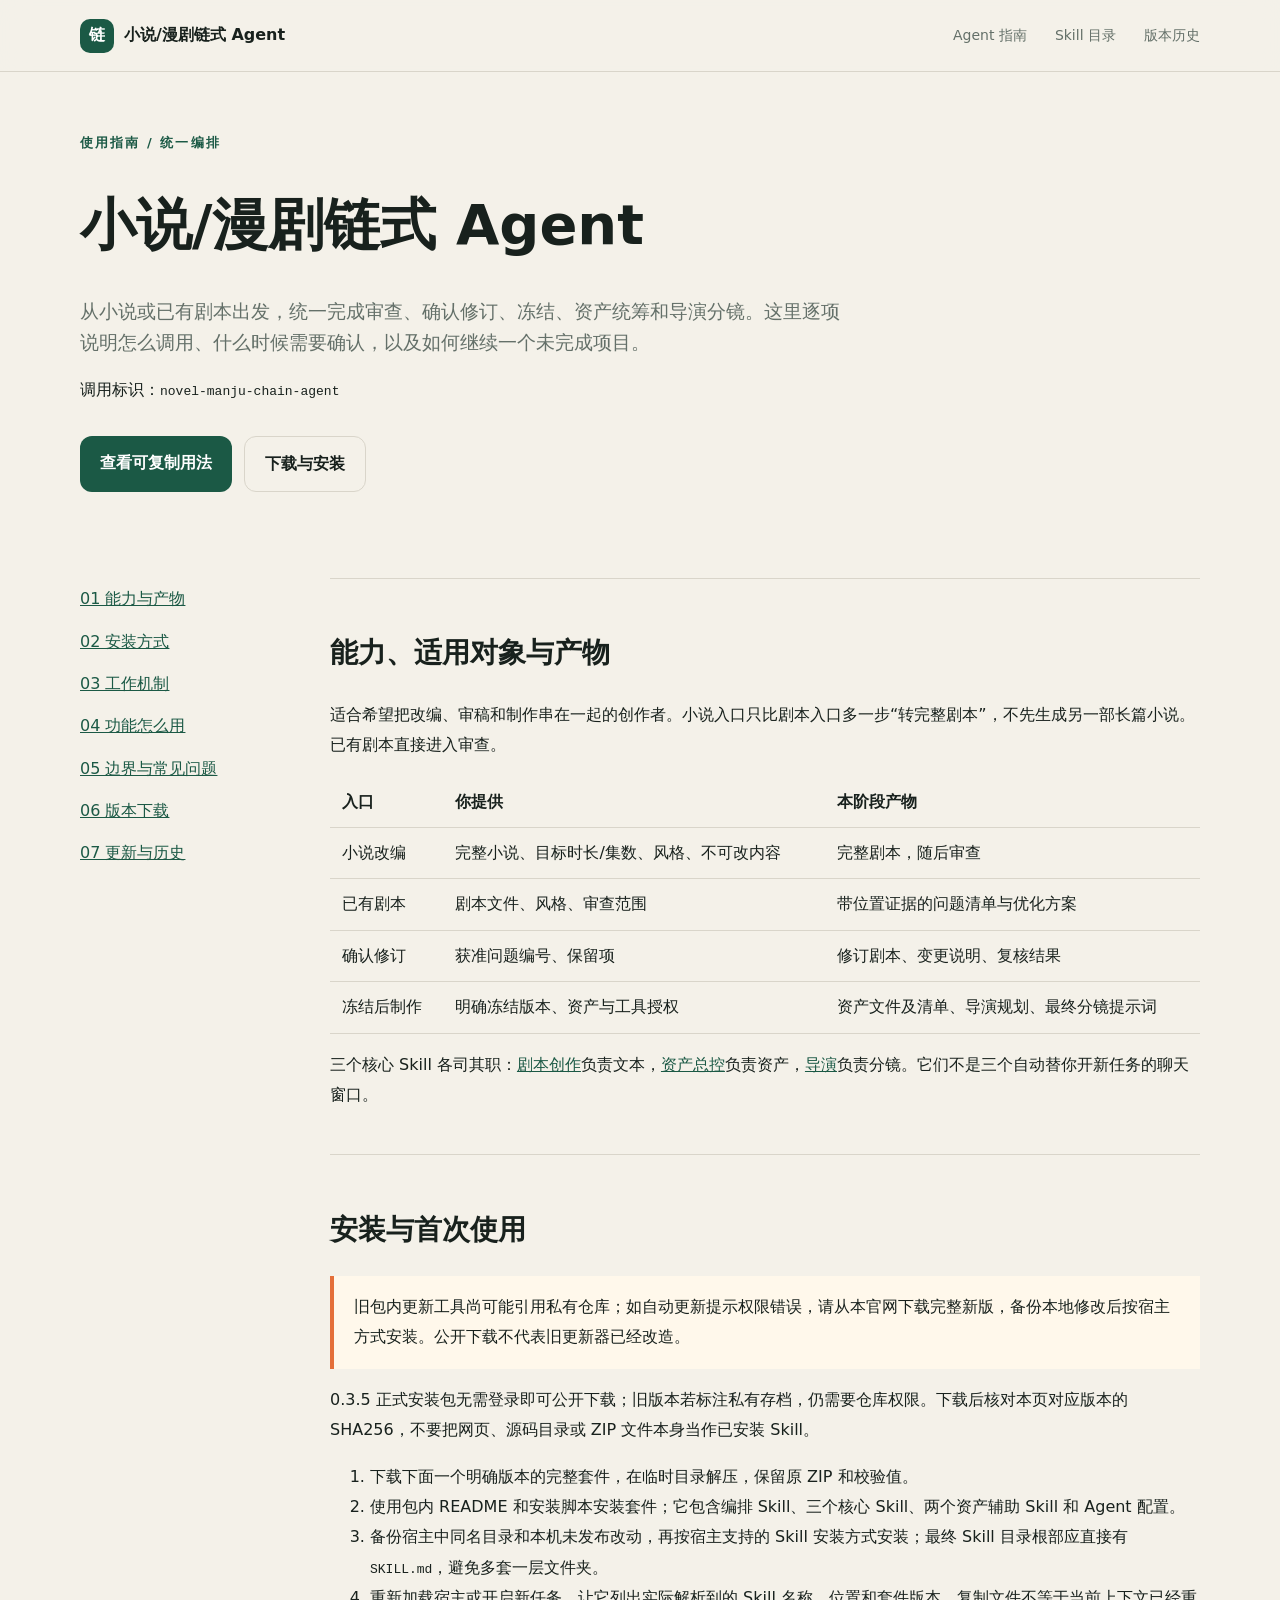
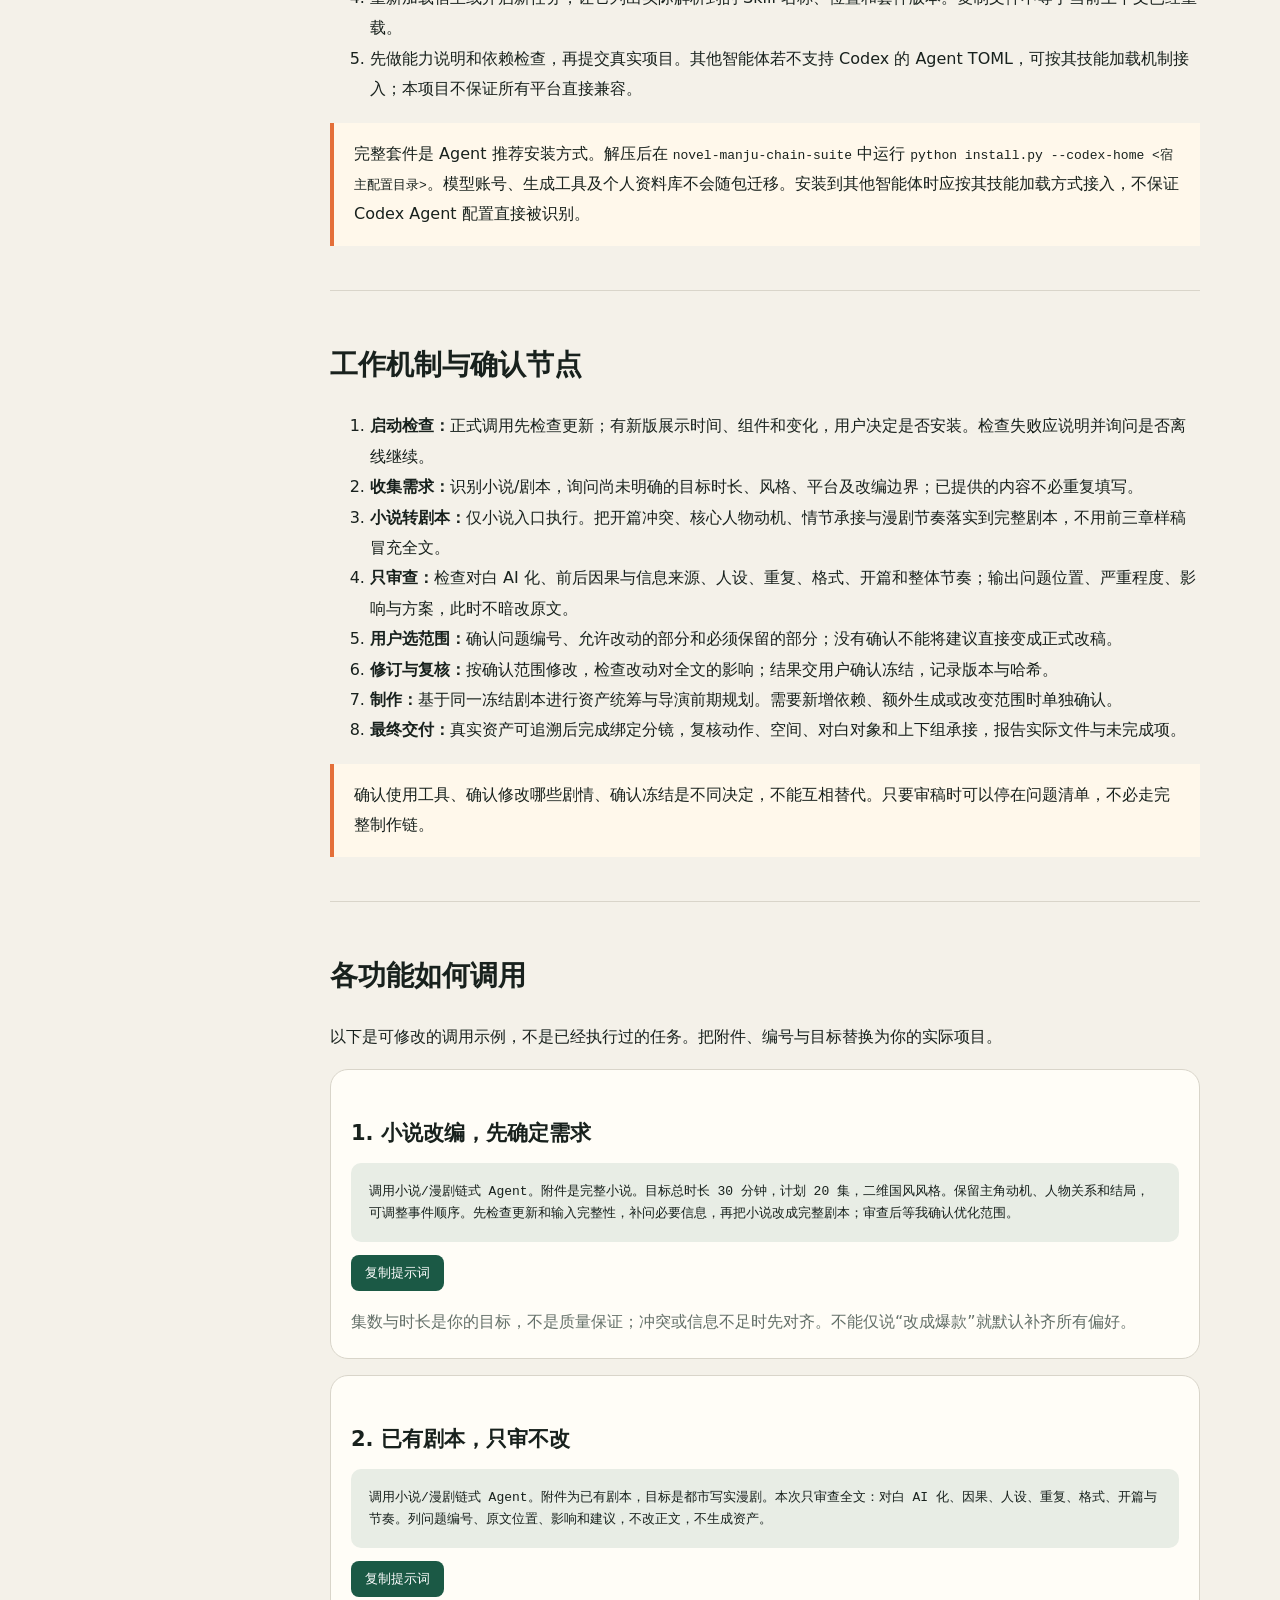
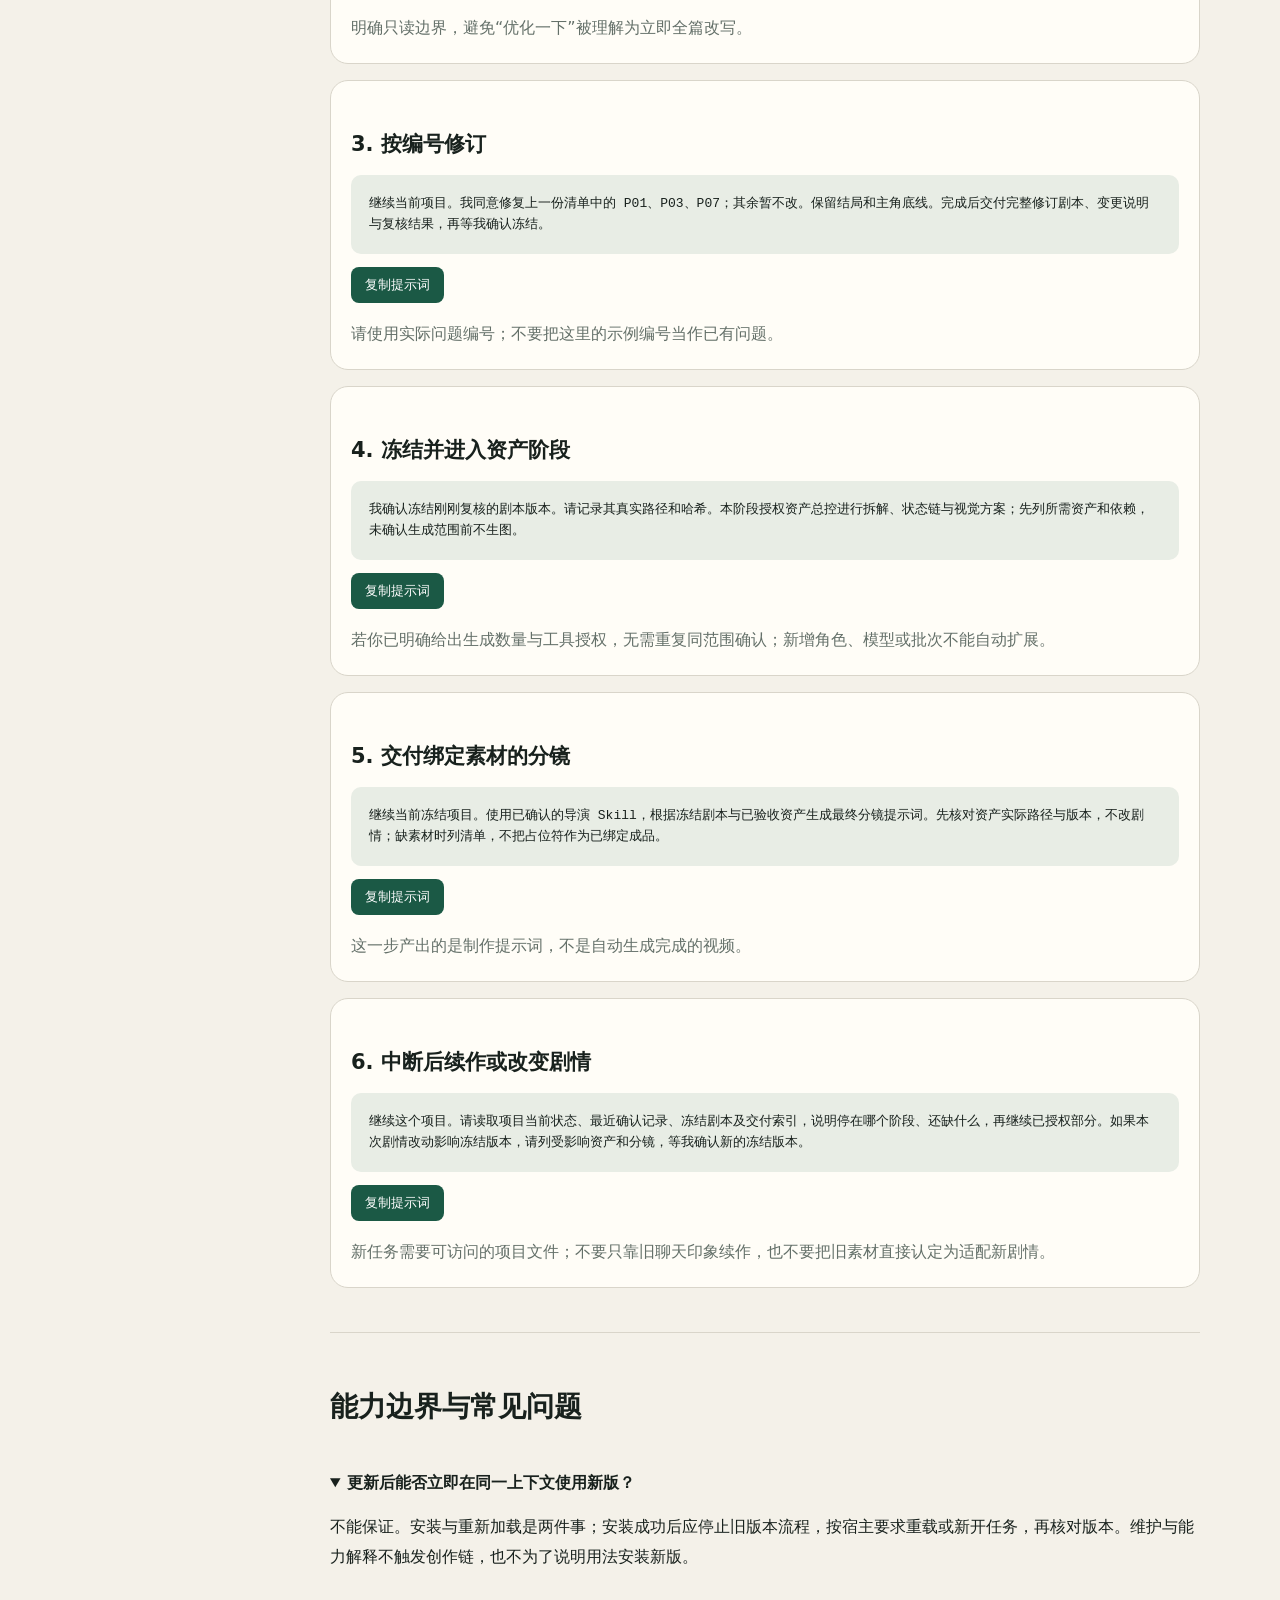
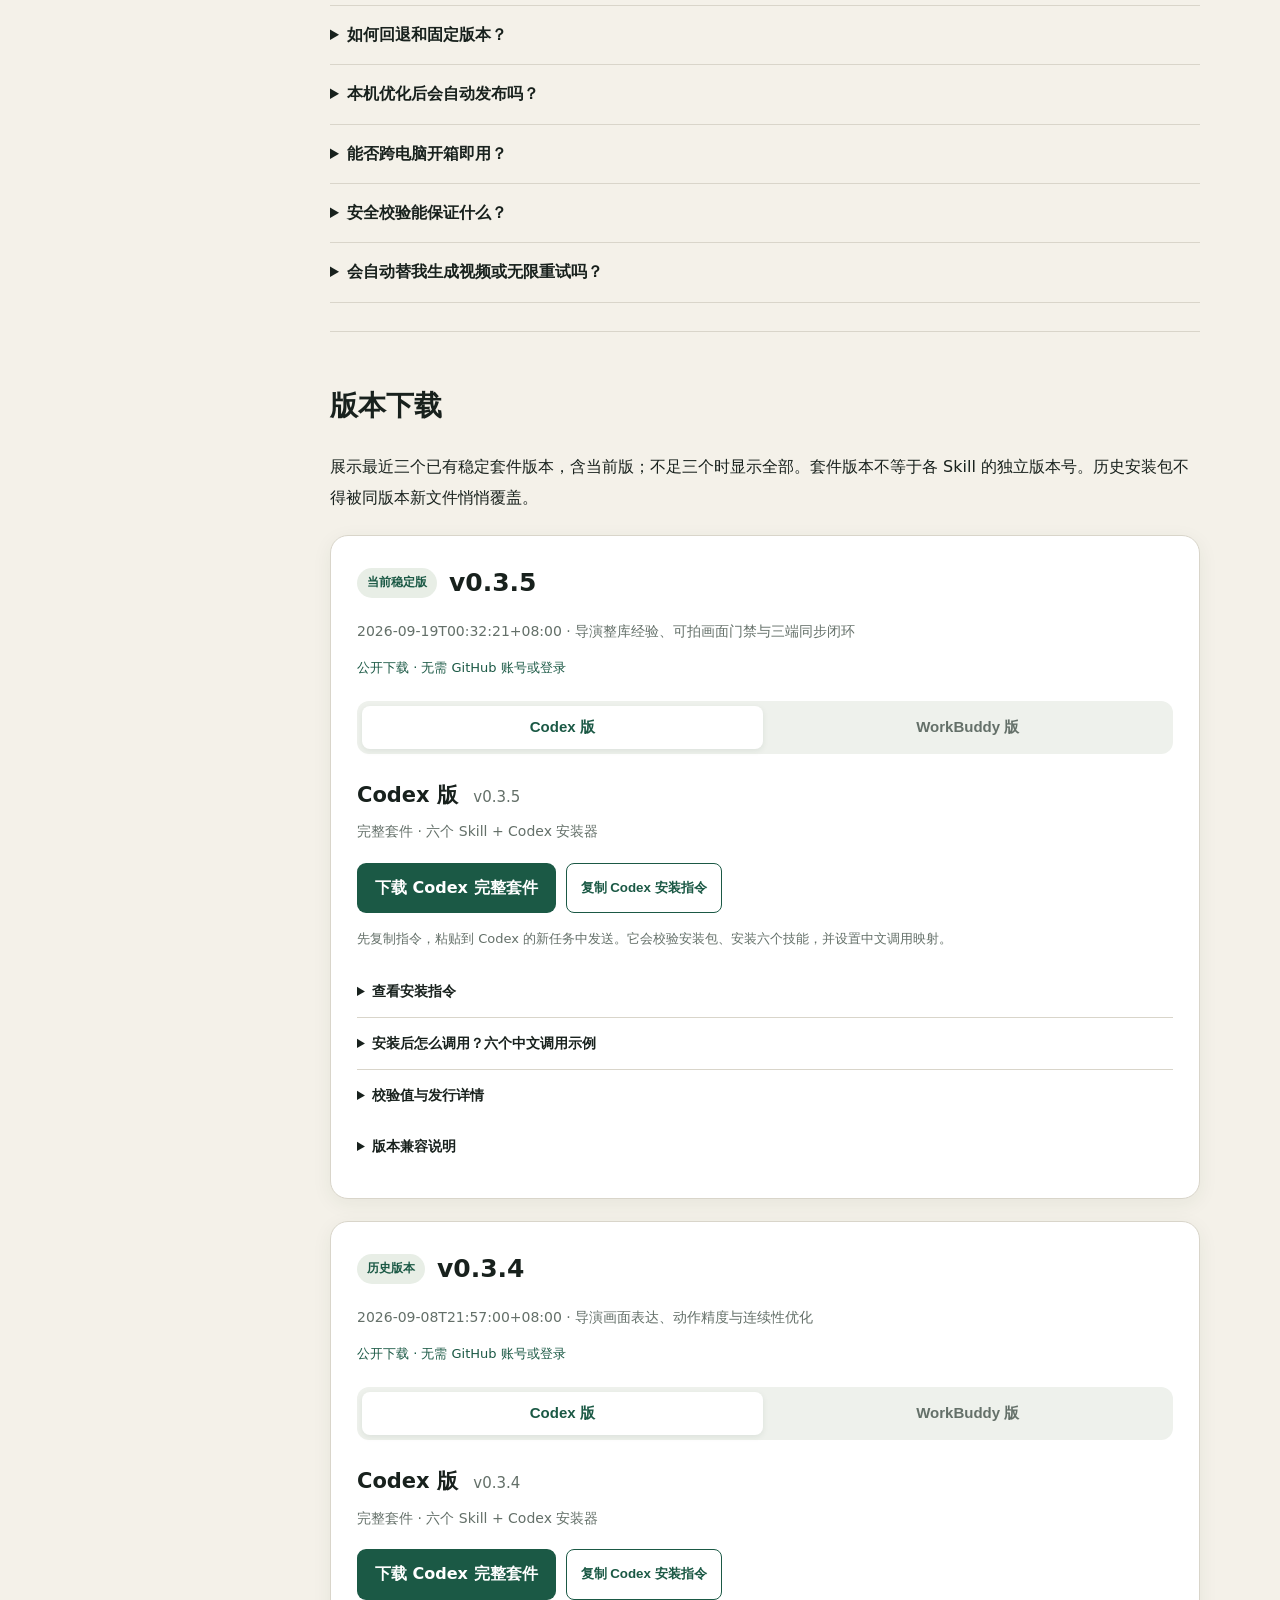
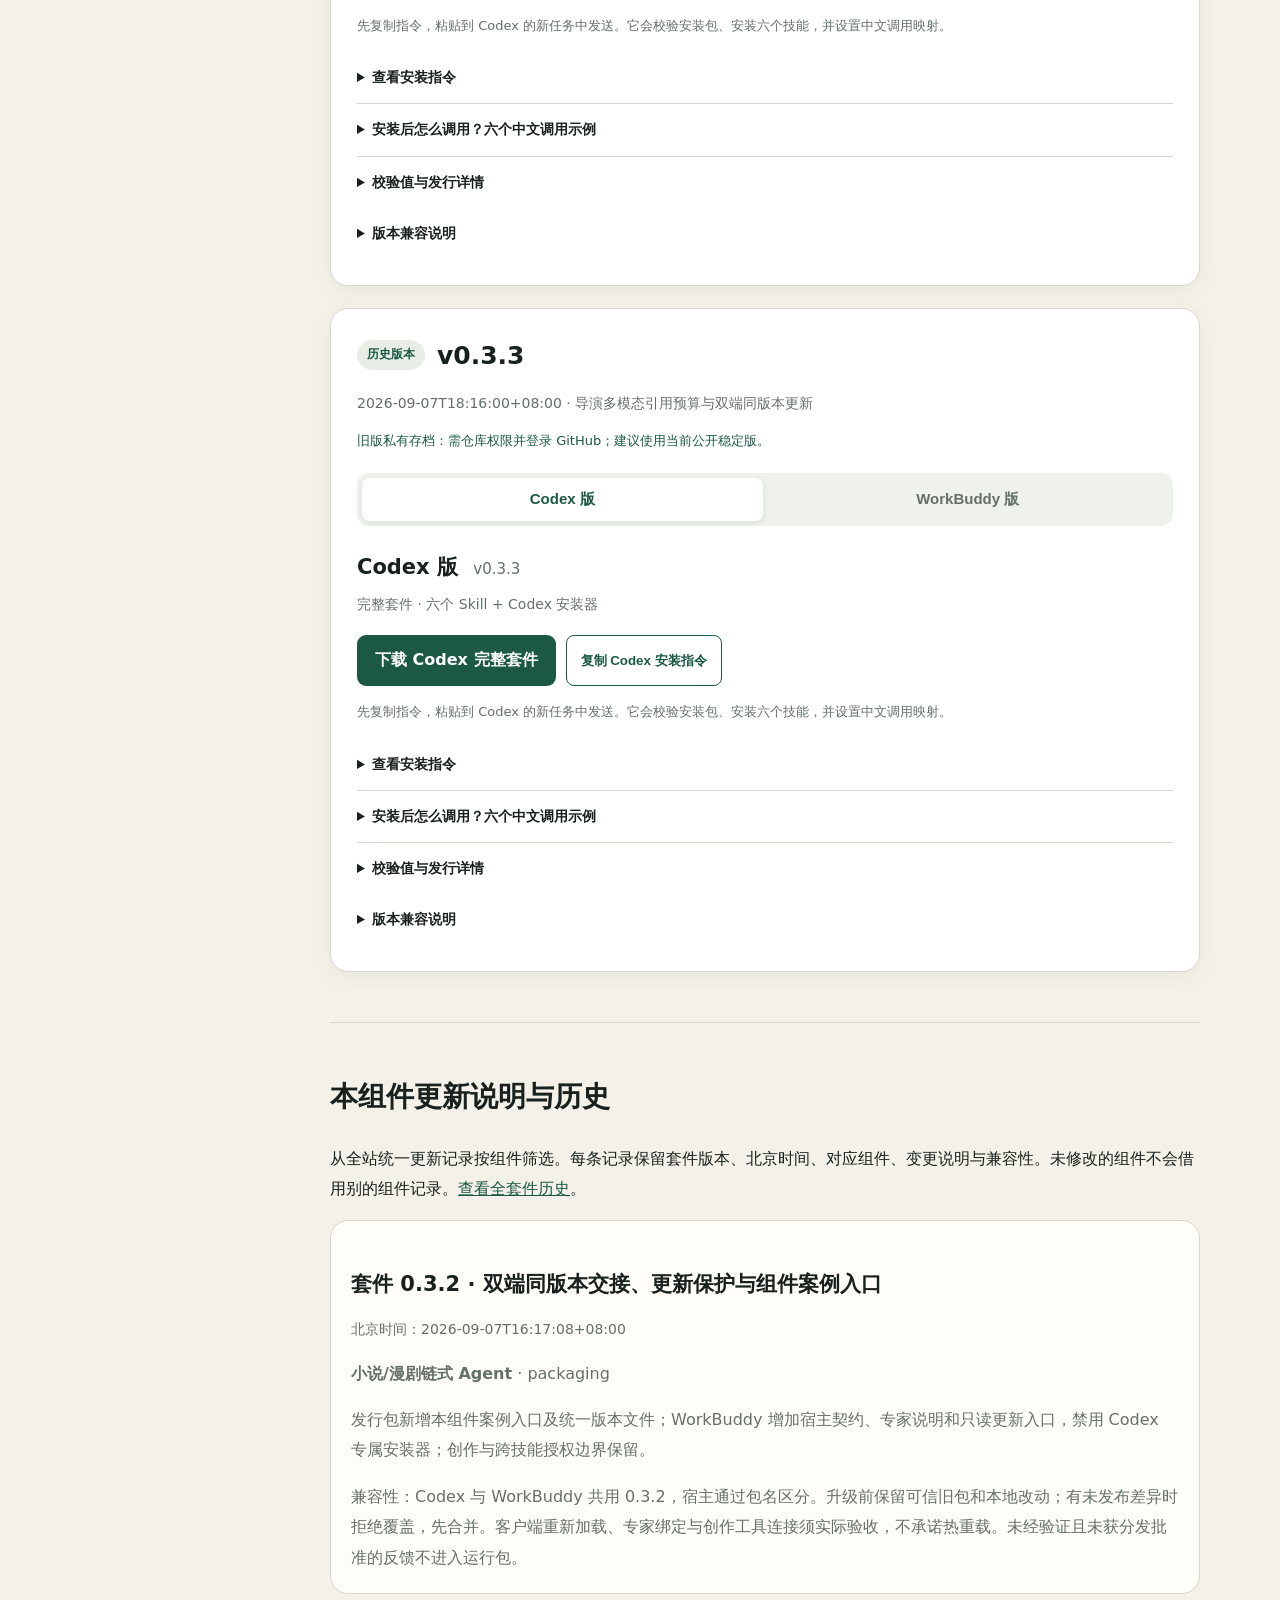
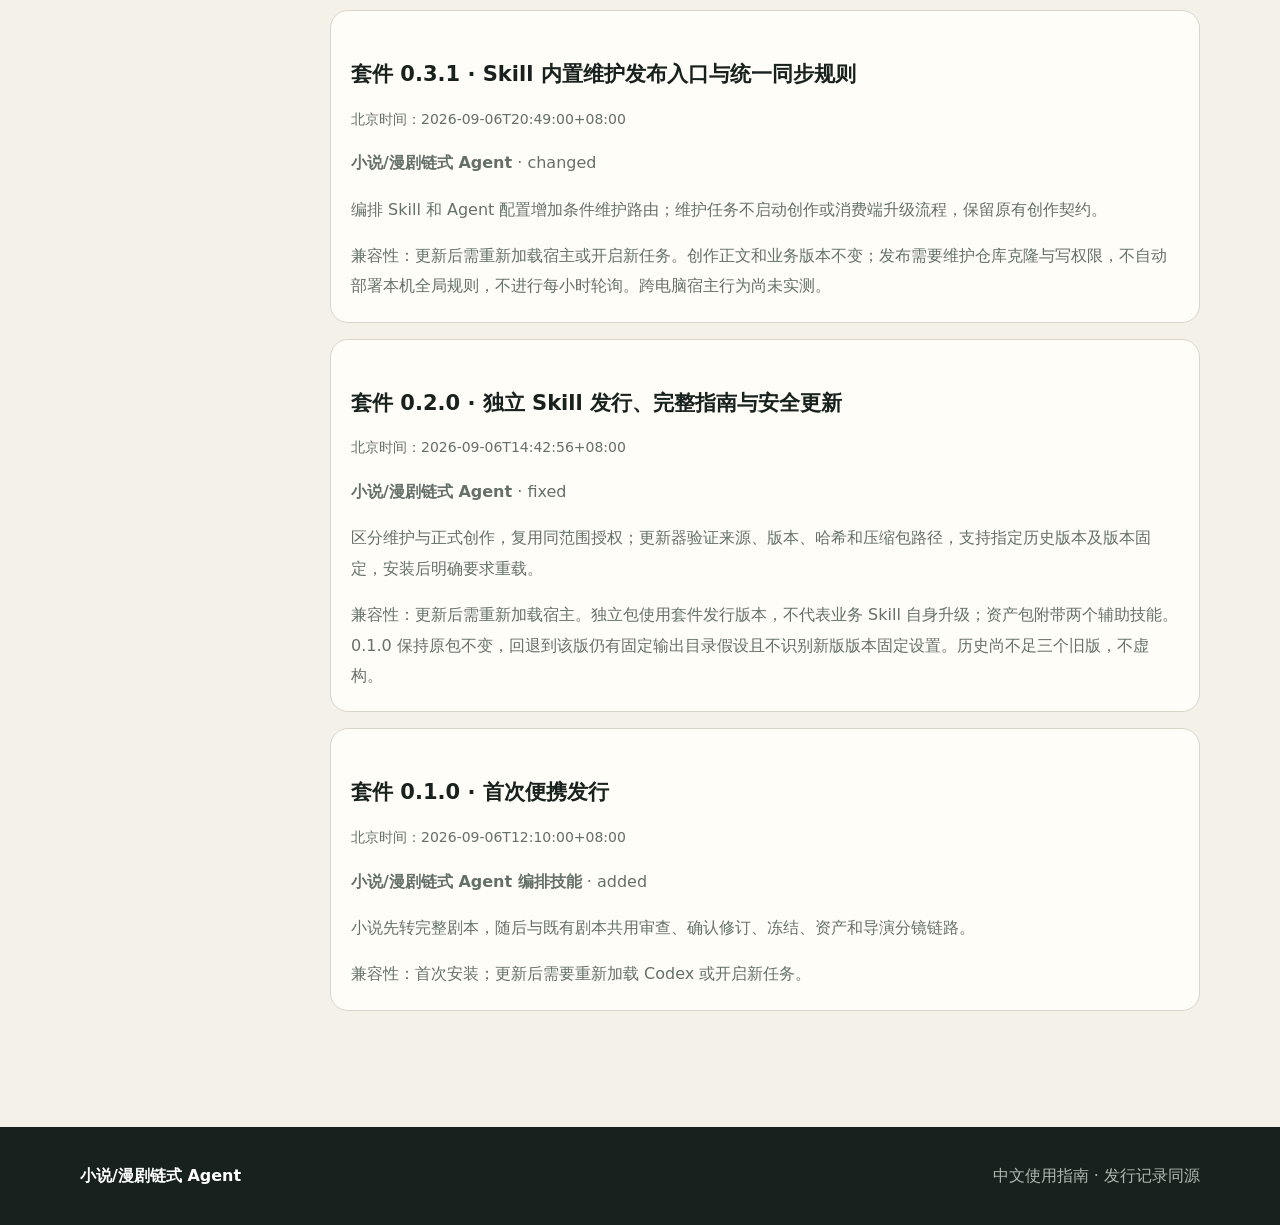
==== commit ab63ed50: "site: publish release 0.3.5" ====
--- a/guides/agent/index.html
+++ b/guides/agent/index.html
@@ -8,7 +8,7 @@
 <div class="guide-layout shell"><aside class="toc" aria-label="本页目录"><a href="#capabilities">01 能力与产物</a><a href="#install">02 安装方式</a><a href="#workflow">03 工作机制</a><a href="#examples">04 功能怎么用</a><a href="#boundaries">05 边界与常见问题</a><a href="#download">06 版本下载</a><a href="#history">07 更新与历史</a></aside>
 <div class="guide-content">
 <section id="capabilities"><h2>能力、适用对象与产物</h2><p>适合希望把改编、审稿和制作串在一起的创作者。小说入口只比剧本入口多一步“转完整剧本”，不先生成另一部长篇小说。已有剧本直接进入审查。</p><table><tr><th>入口</th><th>你提供</th><th>本阶段产物</th></tr><tr><td>小说改编</td><td>完整小说、目标时长/集数、风格、不可改内容</td><td>完整剧本，随后审查</td></tr><tr><td>已有剧本</td><td>剧本文件、风格、审查范围</td><td>带位置证据的问题清单与优化方案</td></tr><tr><td>确认修订</td><td>获准问题编号、保留项</td><td>修订剧本、变更说明、复核结果</td></tr><tr><td>冻结后制作</td><td>明确冻结版本、资产与工具授权</td><td>资产文件及清单、导演规划、最终分镜提示词</td></tr></table><p>三个核心 Skill 各司其职：<a href="../short-drama-write/">剧本创作</a>负责文本，<a href="../manju-asset-image-pipeline/">资产总控</a>负责资产，<a href="../manju-director-v5-2/">导演</a>负责分镜。它们不是三个自动替你开新任务的聊天窗口。</p></section>
-<section id="install"><h2>安装与首次使用</h2><p class="notice">旧包内更新工具尚可能引用私有仓库；如自动更新提示权限错误，请从本官网下载完整新版，备份本地修改后按宿主方式安装。公开下载不代表旧更新器已经改造。</p><p>0.3.4 正式安装包无需登录即可公开下载；旧版本若标注私有存档，仍需要仓库权限。下载后核对本页对应版本的 SHA256，不要把网页、源码目录或 ZIP 文件本身当作已安装 Skill。</p>
+<section id="install"><h2>安装与首次使用</h2><p class="notice">旧包内更新工具尚可能引用私有仓库；如自动更新提示权限错误，请从本官网下载完整新版，备份本地修改后按宿主方式安装。公开下载不代表旧更新器已经改造。</p><p>0.3.5 正式安装包无需登录即可公开下载；旧版本若标注私有存档，仍需要仓库权限。下载后核对本页对应版本的 SHA256，不要把网页、源码目录或 ZIP 文件本身当作已安装 Skill。</p>
 <ol><li>下载下面一个明确版本的完整套件，在临时目录解压，保留原 ZIP 和校验值。</li><li>使用包内 README 和安装脚本安装套件；它包含编排 Skill、三个核心 Skill、两个资产辅助 Skill 和 Agent 配置。</li><li>备份宿主中同名目录和本机未发布改动，再按宿主支持的 Skill 安装方式安装；最终 Skill 目录根部应直接有 <code>SKILL.md</code>，避免多套一层文件夹。</li><li>重新加载宿主或开启新任务，让它列出实际解析到的 Skill 名称、位置和套件版本。复制文件不等于当前上下文已经重载。</li><li>先做能力说明和依赖检查，再提交真实项目。其他智能体若不支持 Codex 的 Agent TOML，可按其技能加载机制接入；本项目不保证所有平台直接兼容。</li></ol>
 <p class="notice">完整套件是 Agent 推荐安装方式。解压后在 <code>novel-manju-chain-suite</code> 中运行 <code>python install.py --codex-home &lt;宿主配置目录&gt;</code>。模型账号、生成工具及个人资料库不会随包迁移。安装到其他智能体时应按其技能加载方式接入，不保证 Codex Agent 配置直接被识别。</p></section>
 <section id="workflow"><h2>工作机制与确认节点</h2><ol><li><strong>启动检查：</strong>正式调用先检查更新；有新版展示时间、组件和变化，用户决定是否安装。检查失败应说明并询问是否离线继续。</li><li><strong>收集需求：</strong>识别小说/剧本，询问尚未明确的目标时长、风格、平台及改编边界；已提供的内容不必重复填写。</li><li><strong>小说转剧本：</strong>仅小说入口执行。把开篇冲突、核心人物动机、情节承接与漫剧节奏落实到完整剧本，不用前三章样稿冒充全文。</li><li><strong>只审查：</strong>检查对白 AI 化、前后因果与信息来源、人设、重复、格式、开篇和整体节奏；输出问题位置、严重程度、影响与方案，此时不暗改原文。</li><li><strong>用户选范围：</strong>确认问题编号、允许改动的部分和必须保留的部分；没有确认不能将建议直接变成正式改稿。</li><li><strong>修订与复核：</strong>按确认范围修改，检查改动对全文的影响；结果交用户确认冻结，记录版本与哈希。</li><li><strong>制作：</strong>基于同一冻结剧本进行资产统筹与导演前期规划。需要新增依赖、额外生成或改变范围时单独确认。</li><li><strong>最终交付：</strong>真实资产可追溯后完成绑定分镜，复核动作、空间、对白对象和上下组承接，报告实际文件与未完成项。</li></ol><p class="notice">确认使用工具、确认修改哪些剧情、确认冻结是不同决定，不能互相替代。只要审稿时可以停在问题清单，不必走完整制作链。</p></section>
--- a/assets/guide.css
+++ b/assets/guide.css
@@ -1 +1,2 @@
 .guide-hero{padding:60px 0 36px}.guide-hero h1{font-size:clamp(32px,5vw,56px);line-height:1.2}.guide-layout{display:grid;grid-template-columns:210px minmax(0,1fr);gap:40px;padding-bottom:72px}.toc{position:sticky;top:95px;align-self:start}.toc a{display:block;padding:8px 0;color:var(--green)}.guide-content section{scroll-margin-top:95px;padding:28px 0;border-top:1px solid var(--line)}.guide-content h2{font-size:28px}.guide-content h3{margin-top:26px}.guide-content p,.guide-content li{line-height:1.9}.guide-content code{overflow-wrap:anywhere}.guide-content pre{white-space:pre-wrap;overflow-wrap:anywhere;background:#e8ede5;padding:18px;border-radius:10px}.guide-content button{padding:9px 14px;background:var(--green);color:white;border:0;border-radius:8px;cursor:pointer}.guide-content a,.library a{color:var(--green)}.guide-content article{margin:16px 0;padding:20px}.guide-content .meta{font-size:14px;color:var(--muted)}.guide-content .hash{font-family:monospace;overflow-wrap:anywhere;font-size:12px}.guide-content table{width:100%;border-collapse:collapse}.guide-content td,.guide-content th{text-align:left;border-bottom:1px solid var(--line);padding:12px;vertical-align:top}.guide-content details{padding:16px 0;border-bottom:1px solid var(--line)}.guide-content summary{font-weight:700;cursor:pointer}.guide-content .notice{overflow-wrap:anywhere}@media(max-width:760px){.guide-layout{display:block}.toc{position:static;display:flex;gap:10px;flex-wrap:wrap;margin-bottom:20px}.toc a{padding:4px}.guide-content table{font-size:14px}.guide-hero{padding-top:30px}}
+.guide-content .package-card{background:#fff;border:1px solid var(--line);border-radius:18px;padding:26px;margin:22px 0;box-shadow:0 5px 20px #183d2410}.package-version{display:flex;align-items:center;gap:12px}.guide-content .package-version h3{margin:0;font-size:25px}.version-badge{background:#e8eee6;color:var(--green);font-size:12px;font-weight:700;padding:5px 10px;border-radius:20px}.guide-content .package-access{font-size:13px;color:var(--green);margin:12px 0 20px}.host-tabs{display:flex;padding:5px;background:#eef1ec;border-radius:12px;gap:5px}.guide-content .host-tabs button{flex:1;background:transparent;color:var(--muted);font-size:15px;font-weight:700;border-radius:8px;padding:12px}.guide-content .host-tabs button[aria-selected=true]{background:#fff;color:var(--green);box-shadow:0 2px 6px #16382015}.package-heading{margin:24px 0 18px}.package-heading h4{font-size:21px;margin:0}.package-heading h4 span{font-weight:400;color:var(--muted);font-size:15px;margin-left:8px}.guide-content .package-heading p{font-size:14px;color:var(--muted);margin:6px 0}.package-actions{display:flex;gap:10px;flex-wrap:wrap}.guide-content .package-download{display:inline-flex;align-items:center;padding:12px 18px;background:var(--green);color:white;text-decoration:none;border-radius:9px;font-weight:700}.guide-content .copy-install{background:#fff;color:var(--green);border:1px solid var(--green);font-weight:700}.guide-content .package-hint{font-size:13px;color:var(--muted);margin:14px 0}.guide-content .package-card details{font-size:14px;padding:14px 0}.guide-content .package-card details:last-child{border-bottom:0}.package-card [hidden]{display:none!important}.package-card button:focus-visible,.package-card a:focus-visible,.package-card summary:focus-visible{outline:3px solid #af7e25;outline-offset:3px}@media(max-width:600px){.guide-content .package-card{padding:18px}.package-actions{flex-direction:column}.package-actions a,.package-actions button{justify-content:center;text-align:center;width:100%;box-sizing:border-box}.package-version{flex-wrap:wrap}}
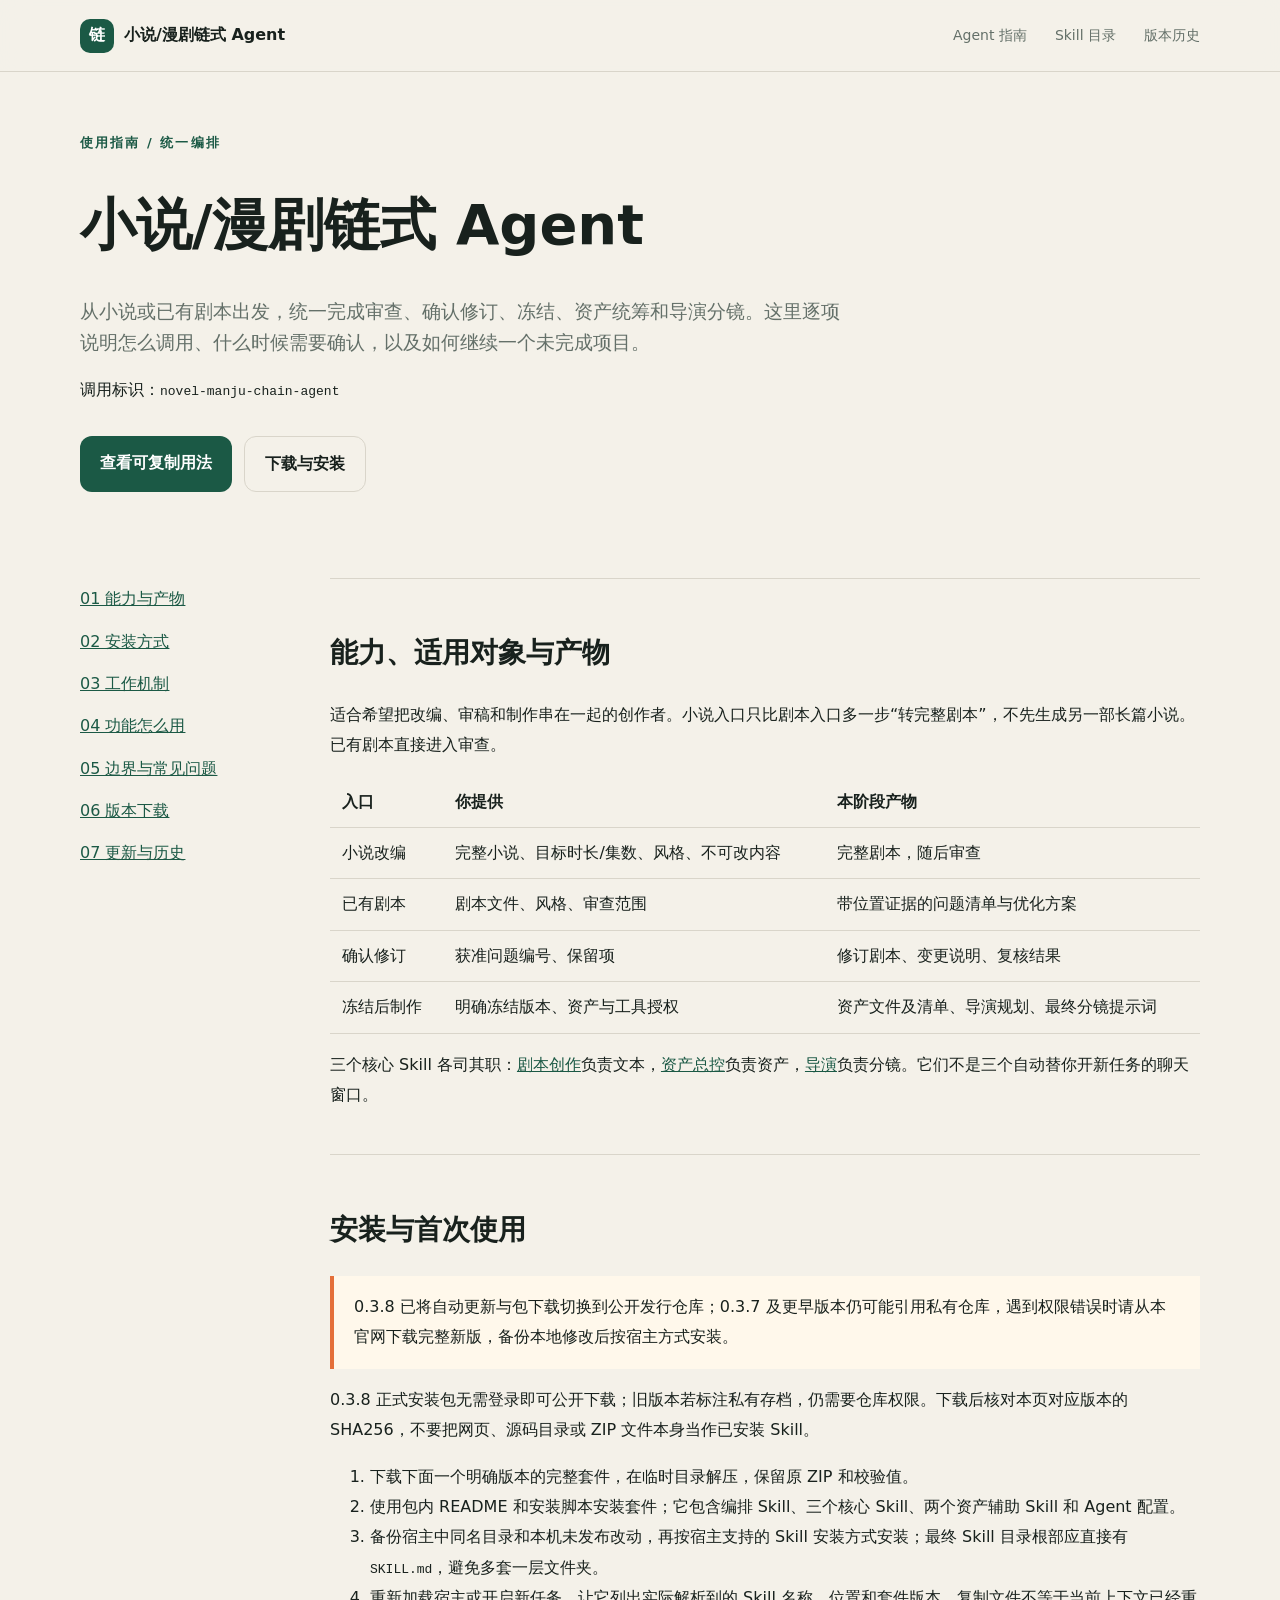
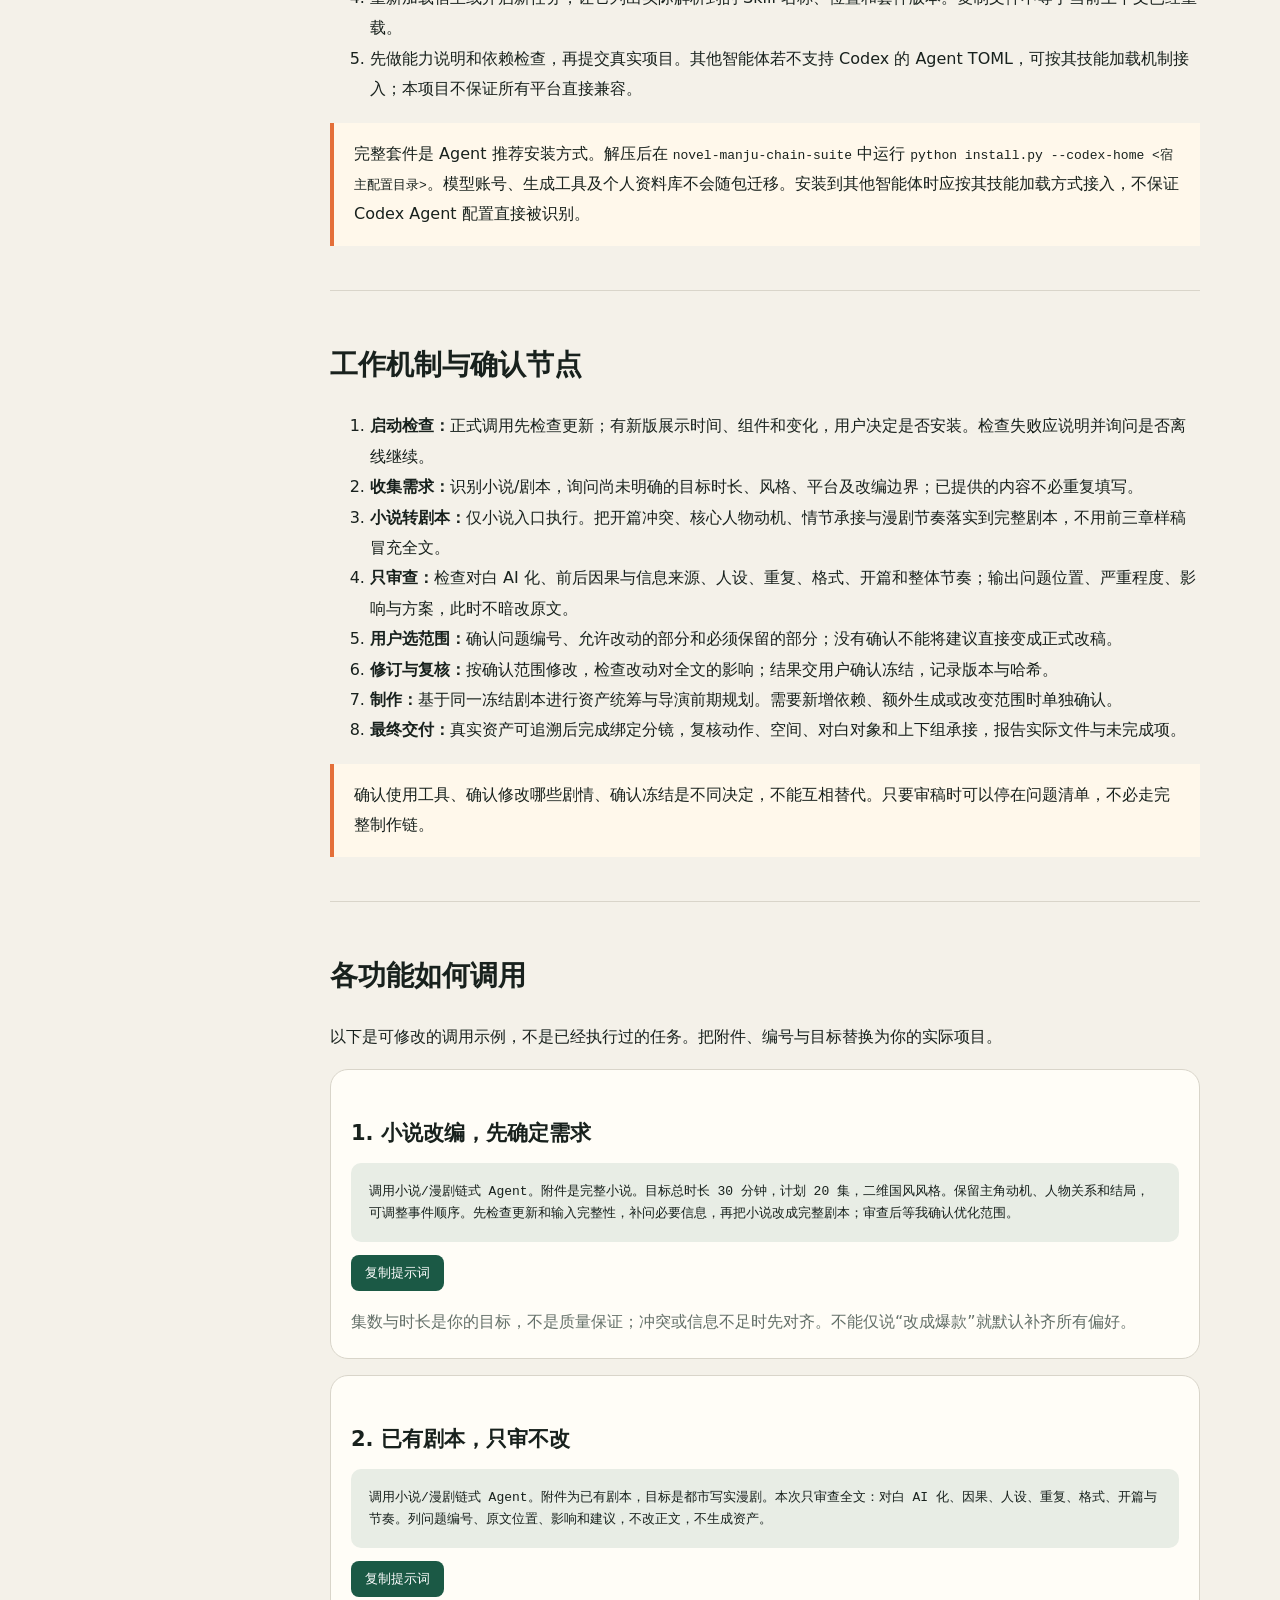
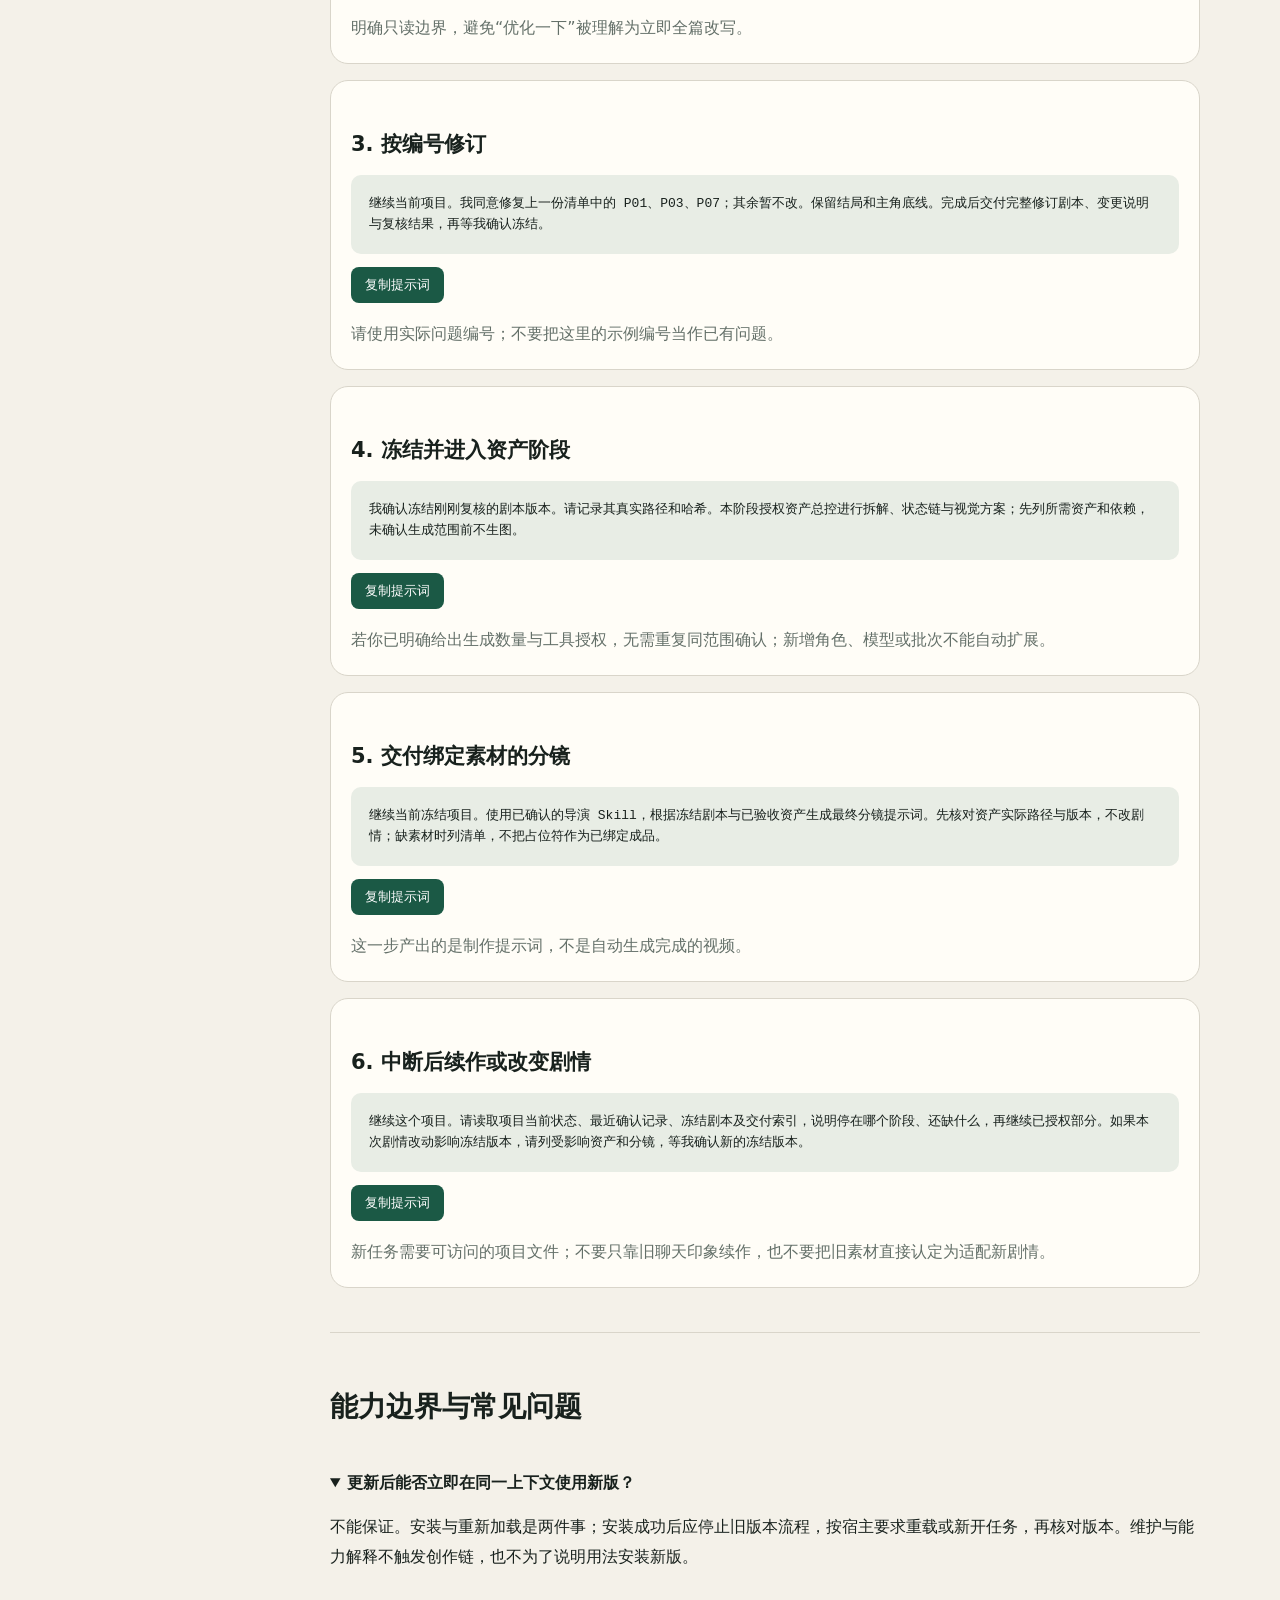
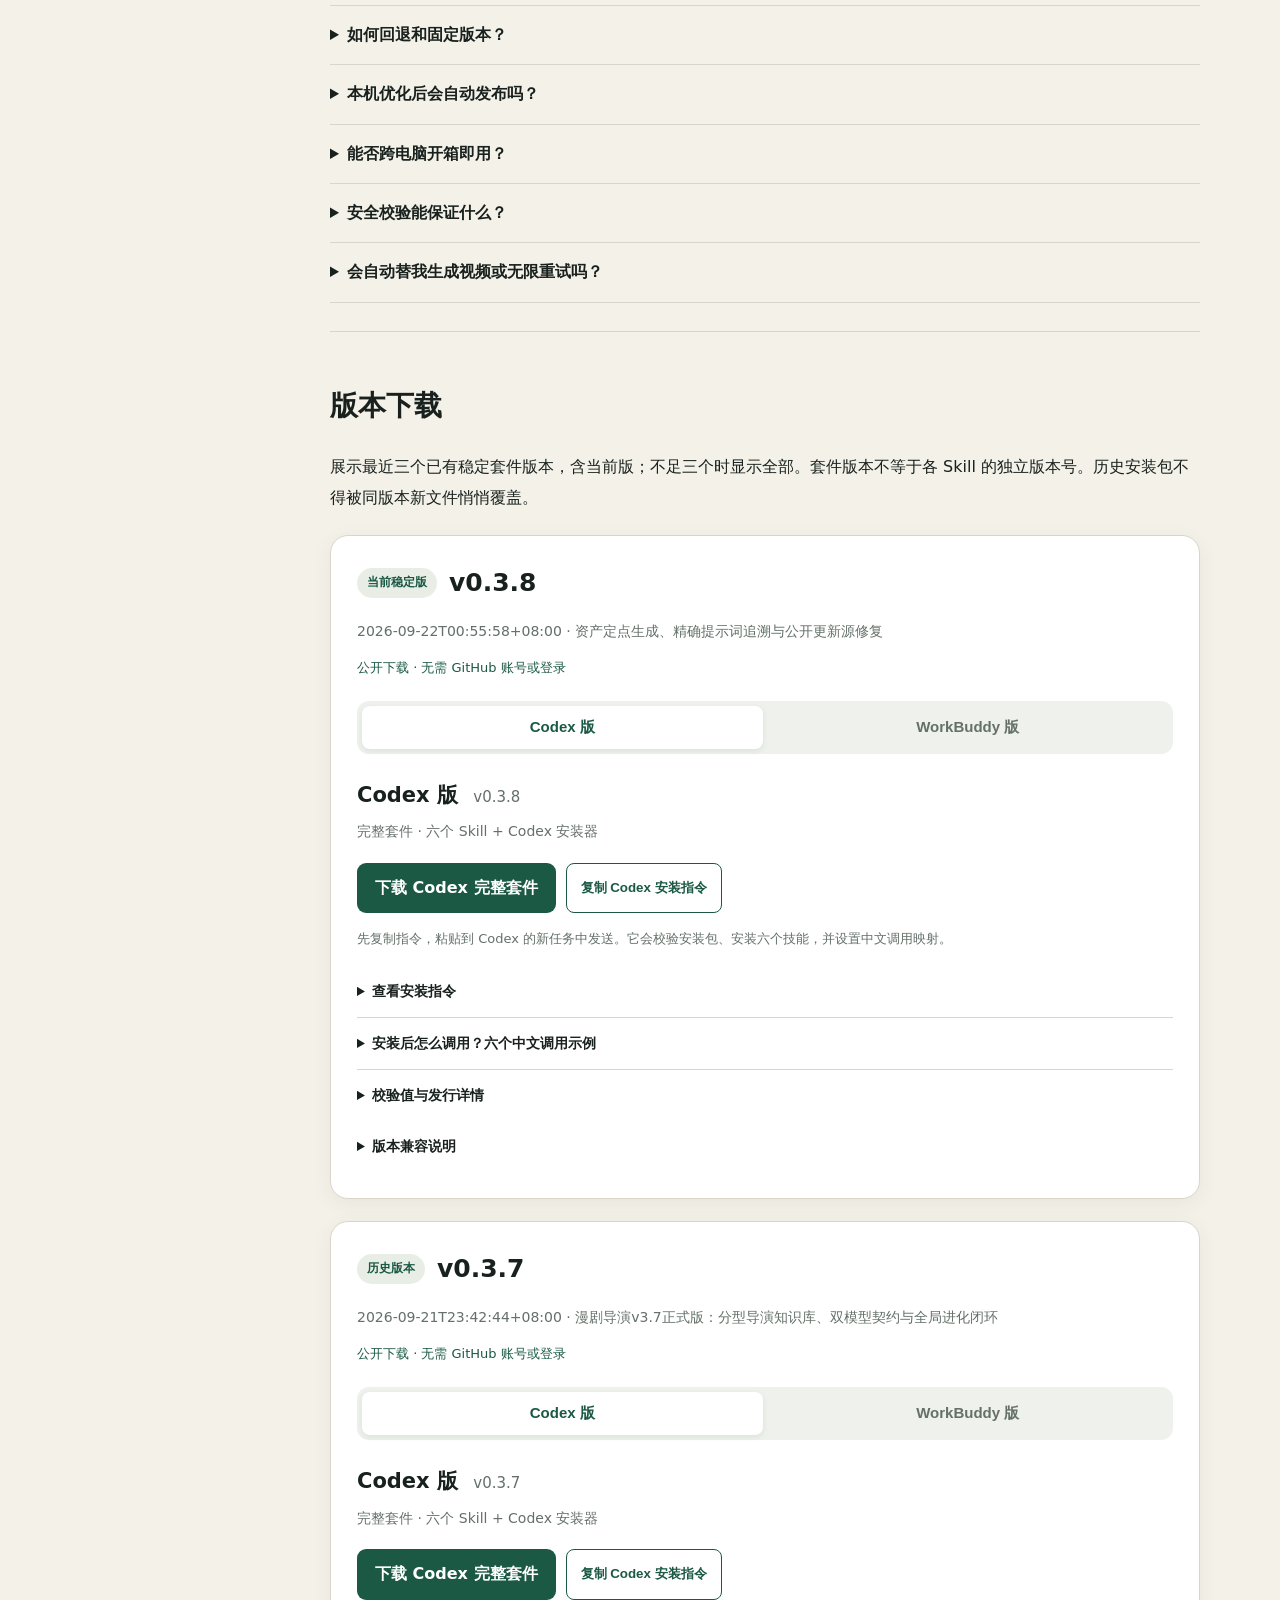
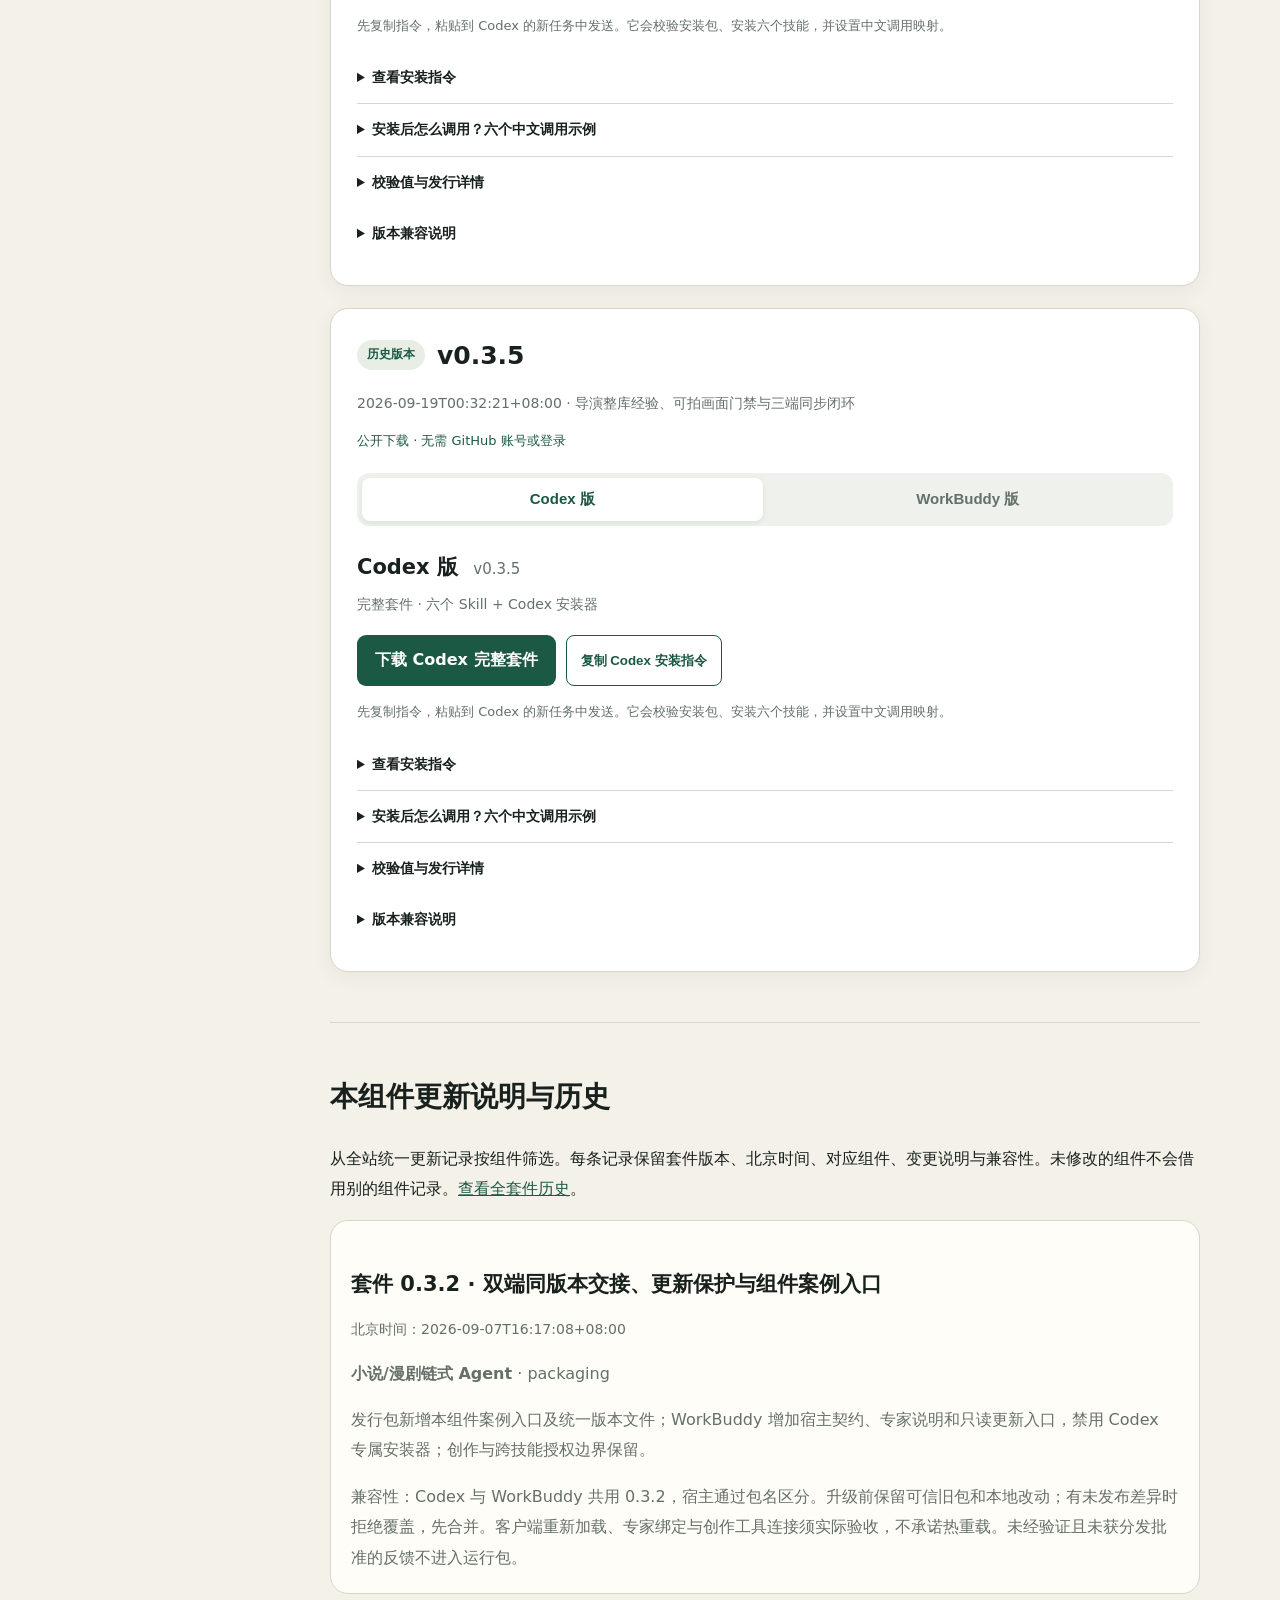
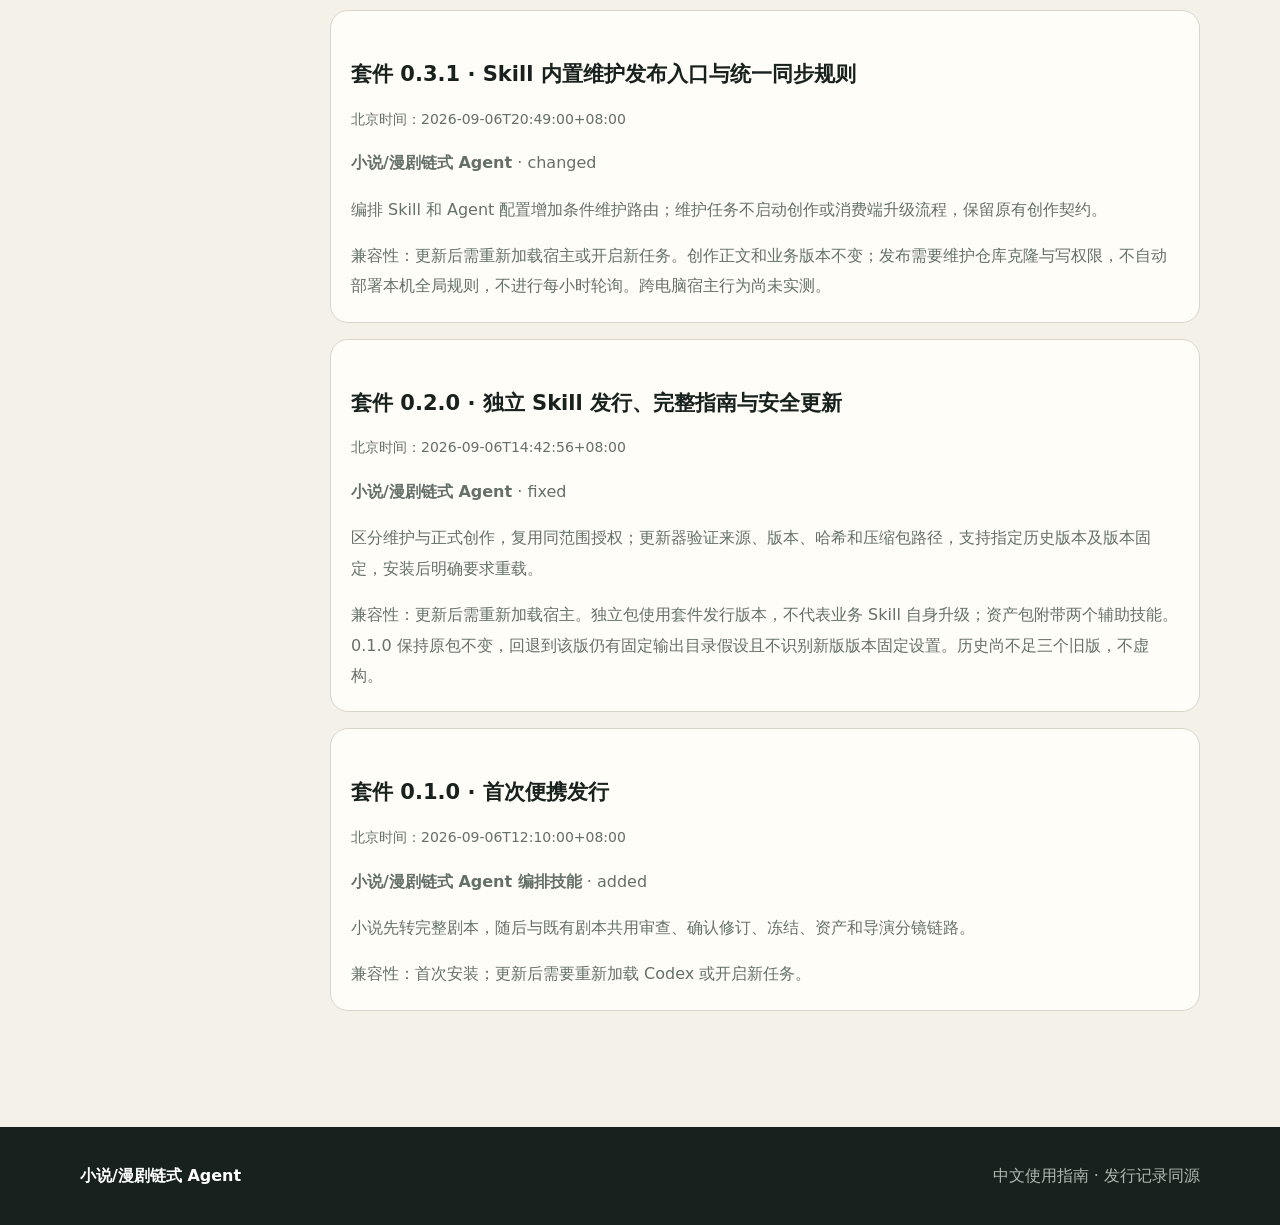
==== commit a9506330: "site: fix public updater guidance for 0.3.8" ====
--- a/guides/agent/index.html
+++ b/guides/agent/index.html
@@ -8,7 +8,7 @@
 <div class="guide-layout shell"><aside class="toc" aria-label="本页目录"><a href="#capabilities">01 能力与产物</a><a href="#install">02 安装方式</a><a href="#workflow">03 工作机制</a><a href="#examples">04 功能怎么用</a><a href="#boundaries">05 边界与常见问题</a><a href="#download">06 版本下载</a><a href="#history">07 更新与历史</a></aside>
 <div class="guide-content">
 <section id="capabilities"><h2>能力、适用对象与产物</h2><p>适合希望把改编、审稿和制作串在一起的创作者。小说入口只比剧本入口多一步“转完整剧本”，不先生成另一部长篇小说。已有剧本直接进入审查。</p><table><tr><th>入口</th><th>你提供</th><th>本阶段产物</th></tr><tr><td>小说改编</td><td>完整小说、目标时长/集数、风格、不可改内容</td><td>完整剧本，随后审查</td></tr><tr><td>已有剧本</td><td>剧本文件、风格、审查范围</td><td>带位置证据的问题清单与优化方案</td></tr><tr><td>确认修订</td><td>获准问题编号、保留项</td><td>修订剧本、变更说明、复核结果</td></tr><tr><td>冻结后制作</td><td>明确冻结版本、资产与工具授权</td><td>资产文件及清单、导演规划、最终分镜提示词</td></tr></table><p>三个核心 Skill 各司其职：<a href="../short-drama-write/">剧本创作</a>负责文本，<a href="../manju-asset-image-pipeline/">资产总控</a>负责资产，<a href="../manju-director-v5-2/">导演</a>负责分镜。它们不是三个自动替你开新任务的聊天窗口。</p></section>
-<section id="install"><h2>安装与首次使用</h2><p class="notice">旧包内更新工具尚可能引用私有仓库；如自动更新提示权限错误，请从本官网下载完整新版，备份本地修改后按宿主方式安装。公开下载不代表旧更新器已经改造。</p><p>0.3.5 正式安装包无需登录即可公开下载；旧版本若标注私有存档，仍需要仓库权限。下载后核对本页对应版本的 SHA256，不要把网页、源码目录或 ZIP 文件本身当作已安装 Skill。</p>
+<section id="install"><h2>安装与首次使用</h2><p class="notice">0.3.8 已将自动更新与包下载切换到公开发行仓库；0.3.7 及更早版本仍可能引用私有仓库，遇到权限错误时请从本官网下载完整新版，备份本地修改后按宿主方式安装。</p><p>0.3.8 正式安装包无需登录即可公开下载；旧版本若标注私有存档，仍需要仓库权限。下载后核对本页对应版本的 SHA256，不要把网页、源码目录或 ZIP 文件本身当作已安装 Skill。</p>
 <ol><li>下载下面一个明确版本的完整套件，在临时目录解压，保留原 ZIP 和校验值。</li><li>使用包内 README 和安装脚本安装套件；它包含编排 Skill、三个核心 Skill、两个资产辅助 Skill 和 Agent 配置。</li><li>备份宿主中同名目录和本机未发布改动，再按宿主支持的 Skill 安装方式安装；最终 Skill 目录根部应直接有 <code>SKILL.md</code>，避免多套一层文件夹。</li><li>重新加载宿主或开启新任务，让它列出实际解析到的 Skill 名称、位置和套件版本。复制文件不等于当前上下文已经重载。</li><li>先做能力说明和依赖检查，再提交真实项目。其他智能体若不支持 Codex 的 Agent TOML，可按其技能加载机制接入；本项目不保证所有平台直接兼容。</li></ol>
 <p class="notice">完整套件是 Agent 推荐安装方式。解压后在 <code>novel-manju-chain-suite</code> 中运行 <code>python install.py --codex-home &lt;宿主配置目录&gt;</code>。模型账号、生成工具及个人资料库不会随包迁移。安装到其他智能体时应按其技能加载方式接入，不保证 Codex Agent 配置直接被识别。</p></section>
 <section id="workflow"><h2>工作机制与确认节点</h2><ol><li><strong>启动检查：</strong>正式调用先检查更新；有新版展示时间、组件和变化，用户决定是否安装。检查失败应说明并询问是否离线继续。</li><li><strong>收集需求：</strong>识别小说/剧本，询问尚未明确的目标时长、风格、平台及改编边界；已提供的内容不必重复填写。</li><li><strong>小说转剧本：</strong>仅小说入口执行。把开篇冲突、核心人物动机、情节承接与漫剧节奏落实到完整剧本，不用前三章样稿冒充全文。</li><li><strong>只审查：</strong>检查对白 AI 化、前后因果与信息来源、人设、重复、格式、开篇和整体节奏；输出问题位置、严重程度、影响与方案，此时不暗改原文。</li><li><strong>用户选范围：</strong>确认问题编号、允许改动的部分和必须保留的部分；没有确认不能将建议直接变成正式改稿。</li><li><strong>修订与复核：</strong>按确认范围修改，检查改动对全文的影响；结果交用户确认冻结，记录版本与哈希。</li><li><strong>制作：</strong>基于同一冻结剧本进行资产统筹与导演前期规划。需要新增依赖、额外生成或改变范围时单独确认。</li><li><strong>最终交付：</strong>真实资产可追溯后完成绑定分镜，复核动作、空间、对白对象和上下组承接，报告实际文件与未完成项。</li></ol><p class="notice">确认使用工具、确认修改哪些剧情、确认冻结是不同决定，不能互相替代。只要审稿时可以停在问题清单，不必走完整制作链。</p></section>
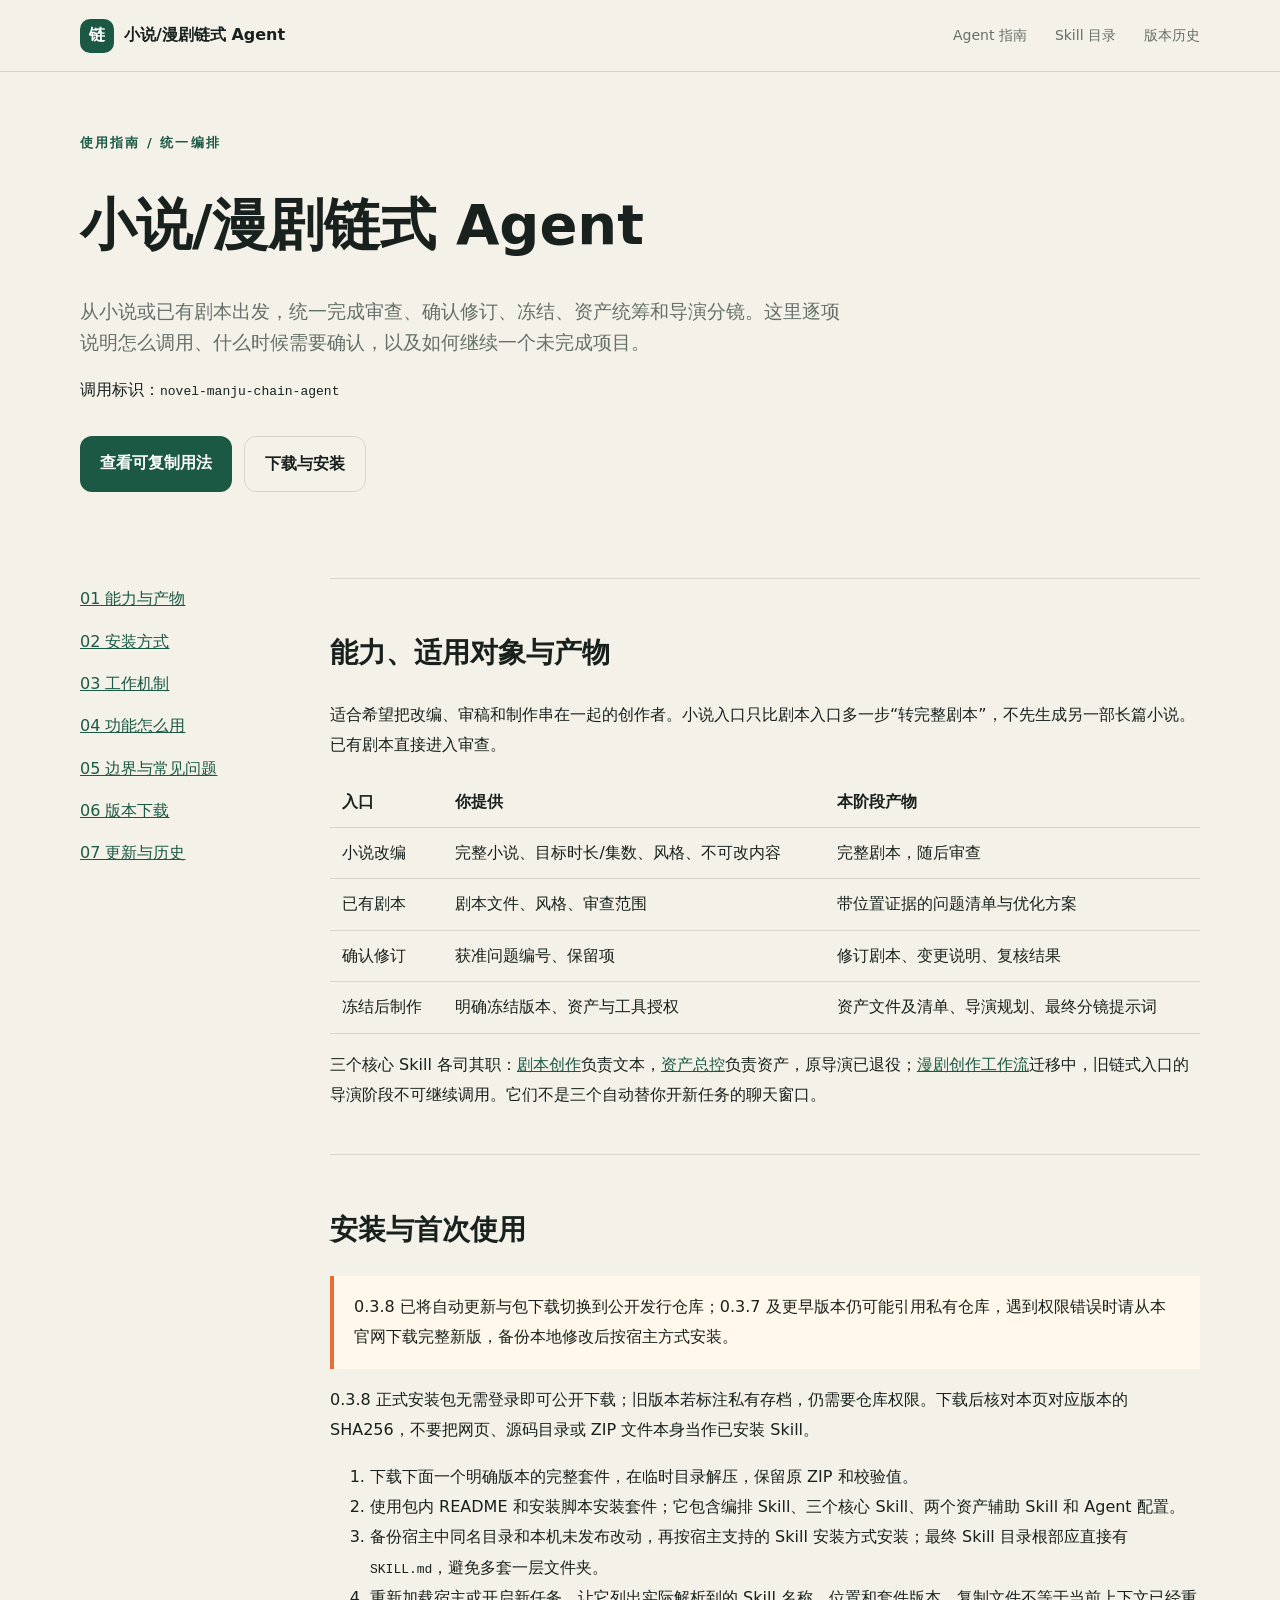
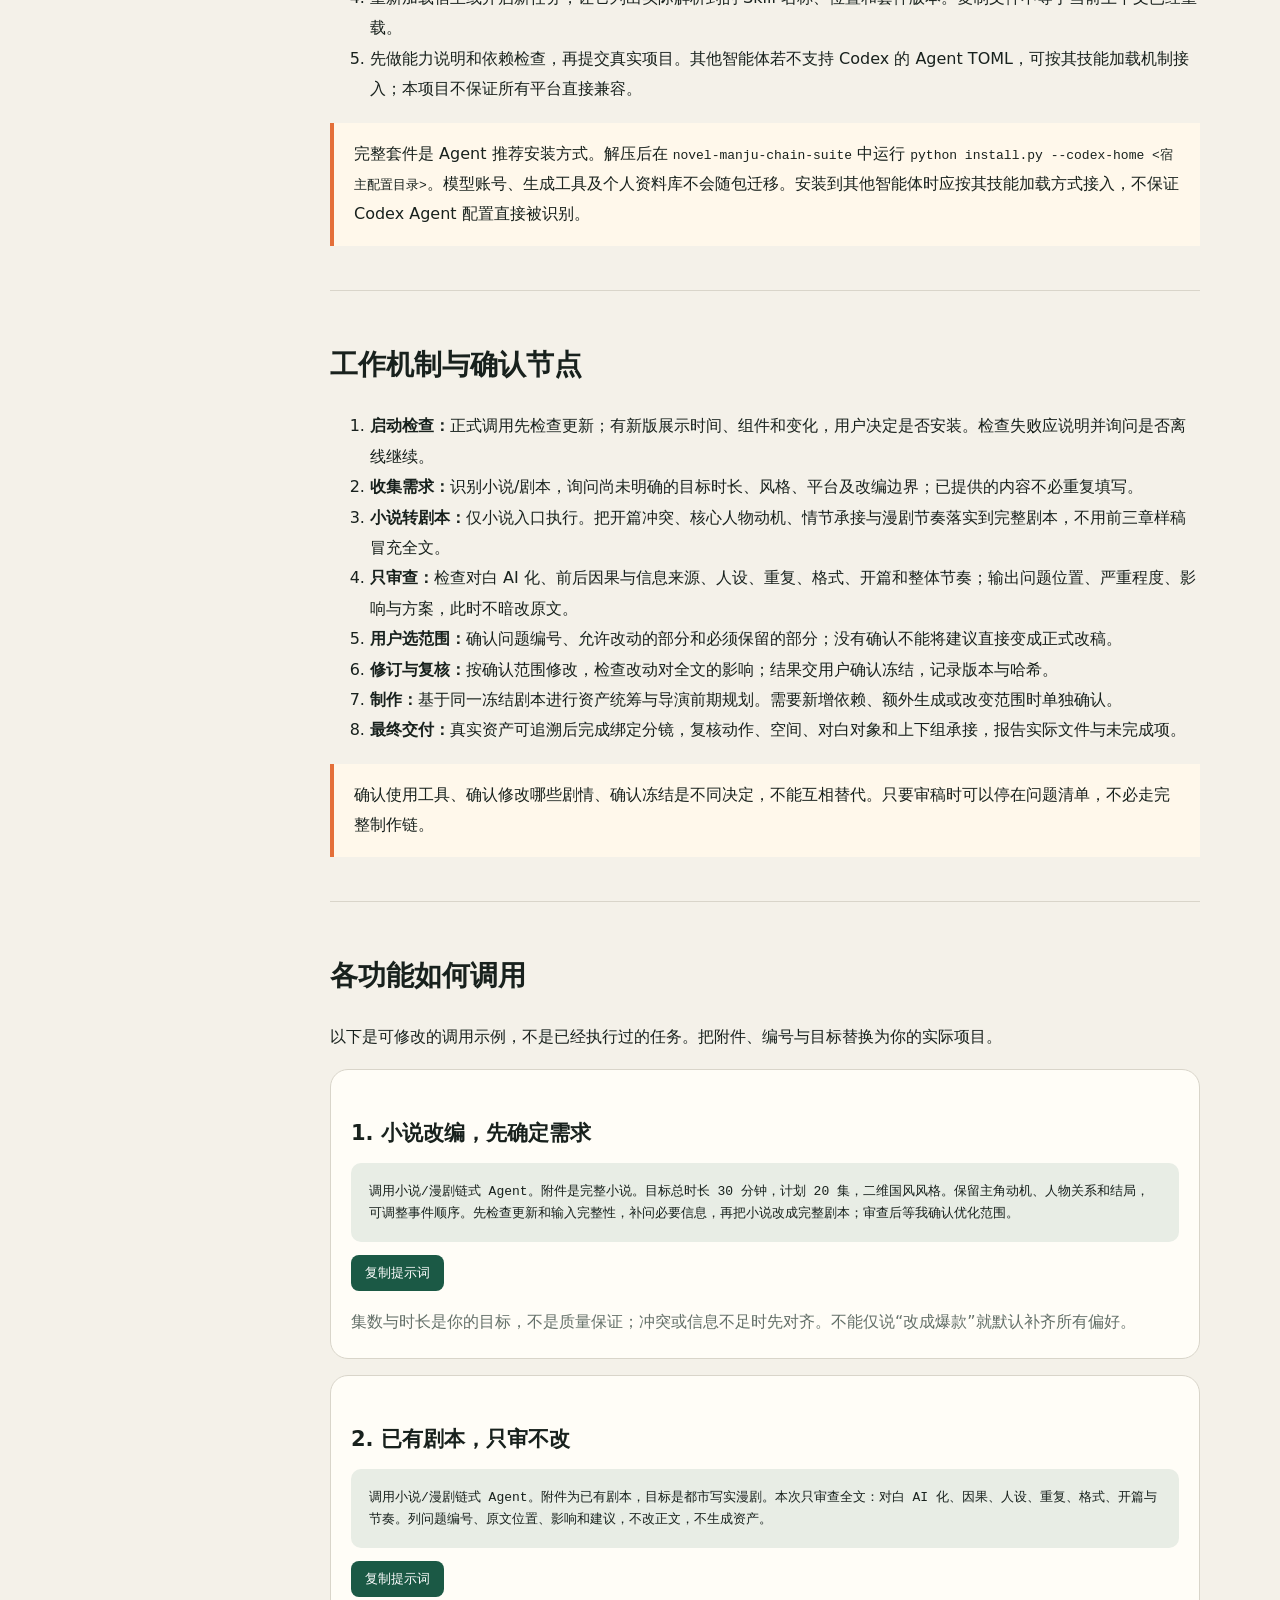
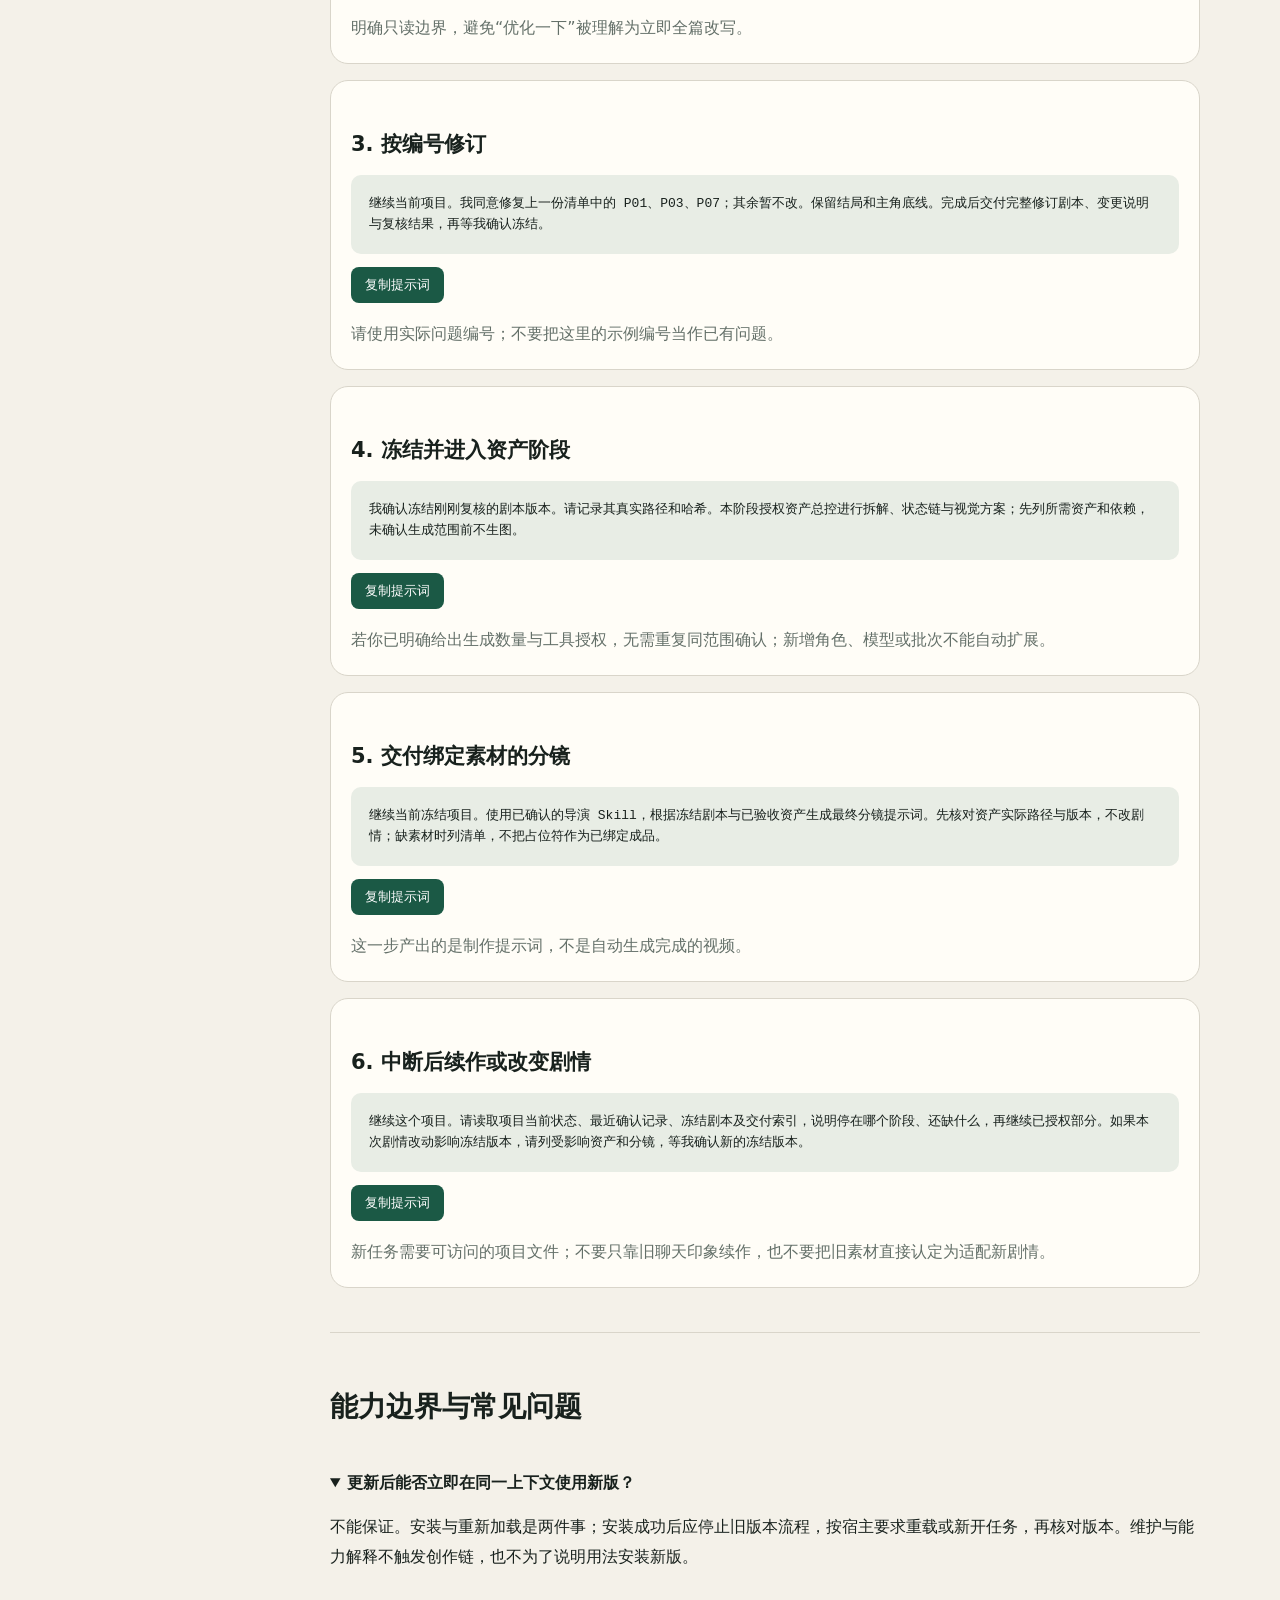
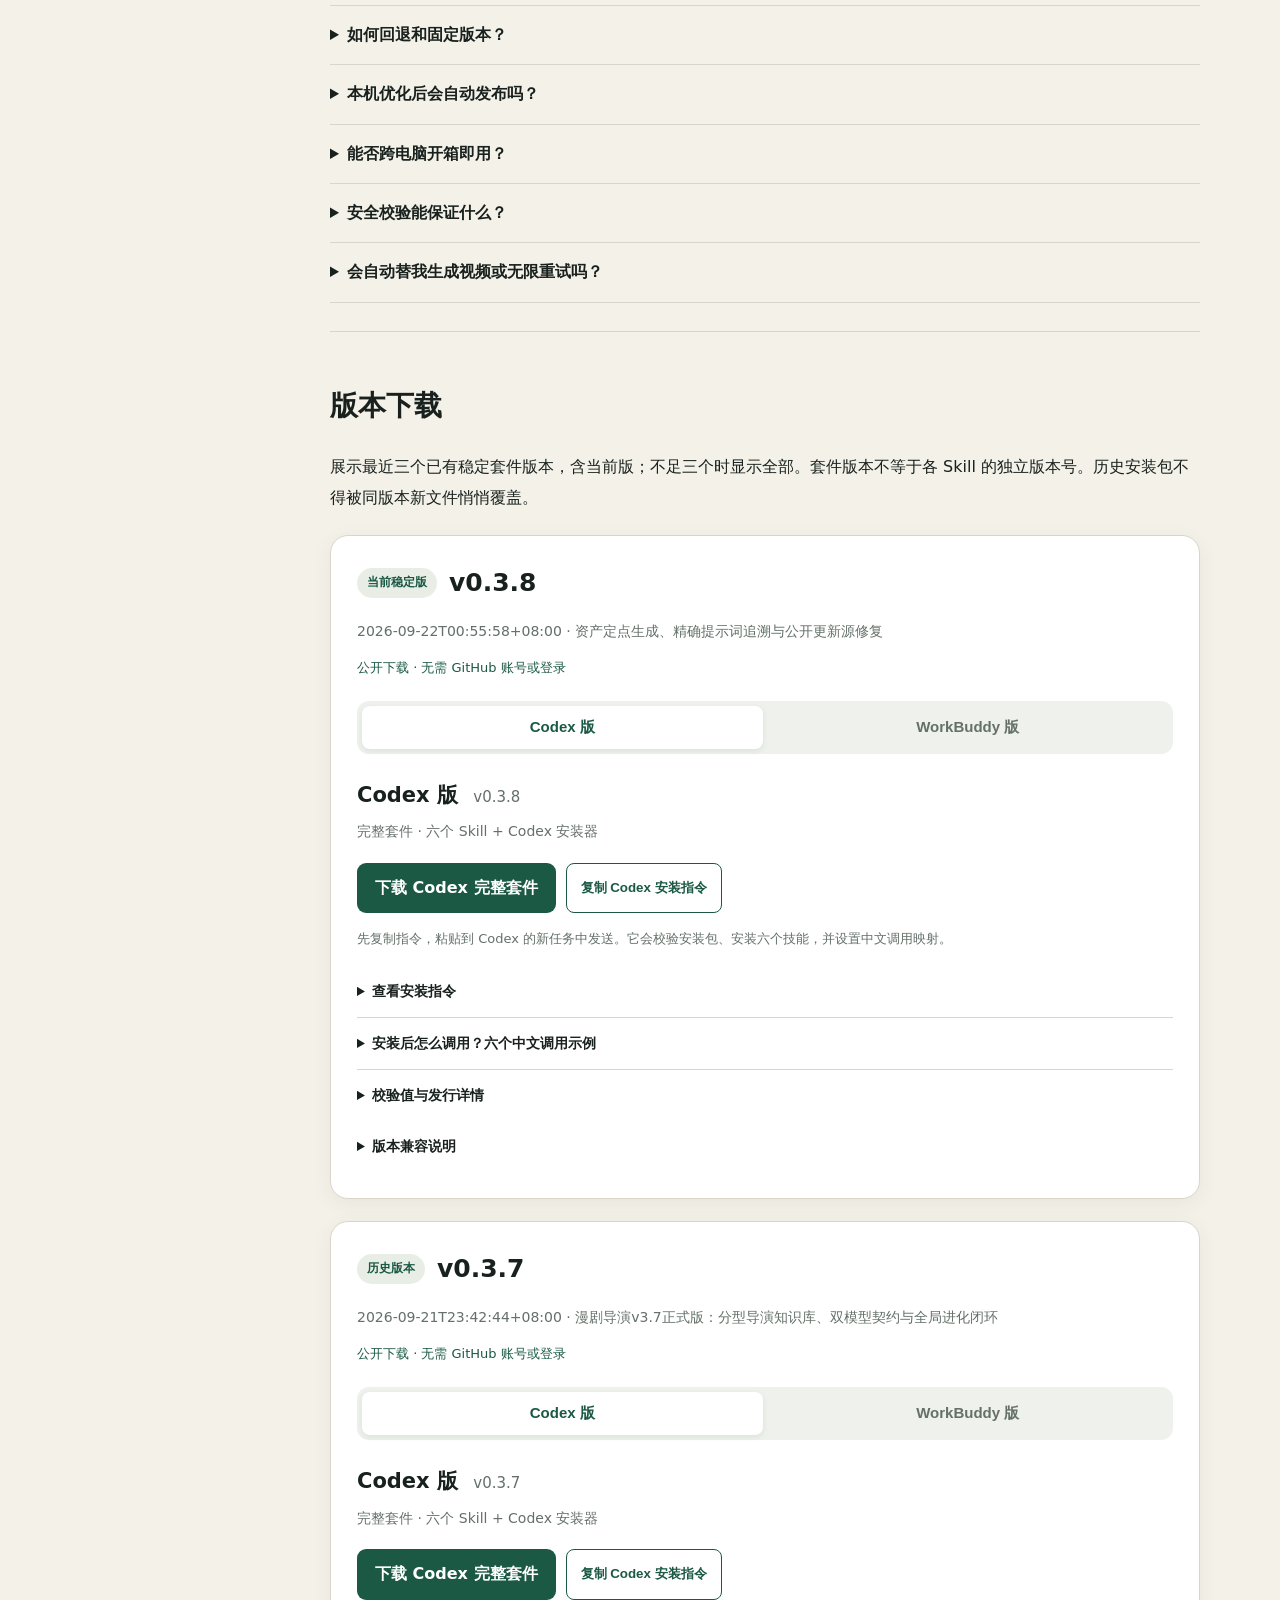
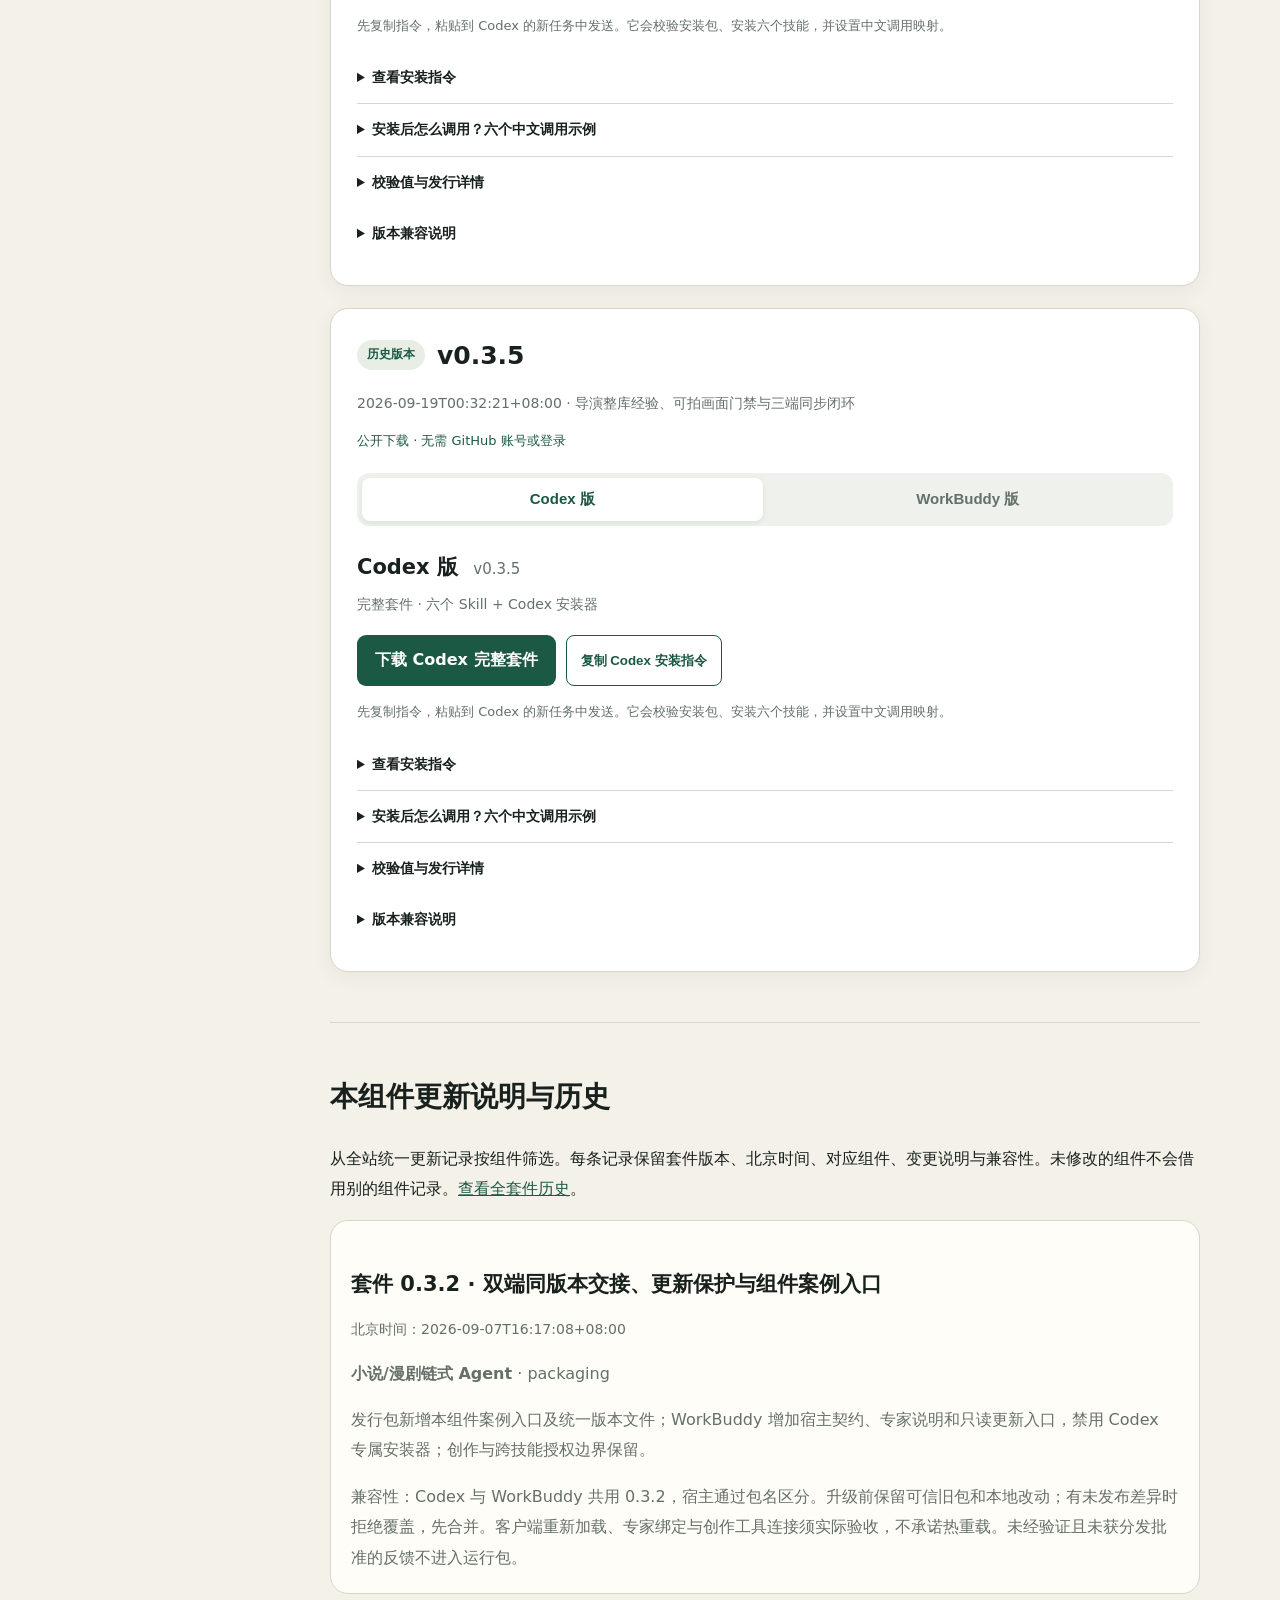
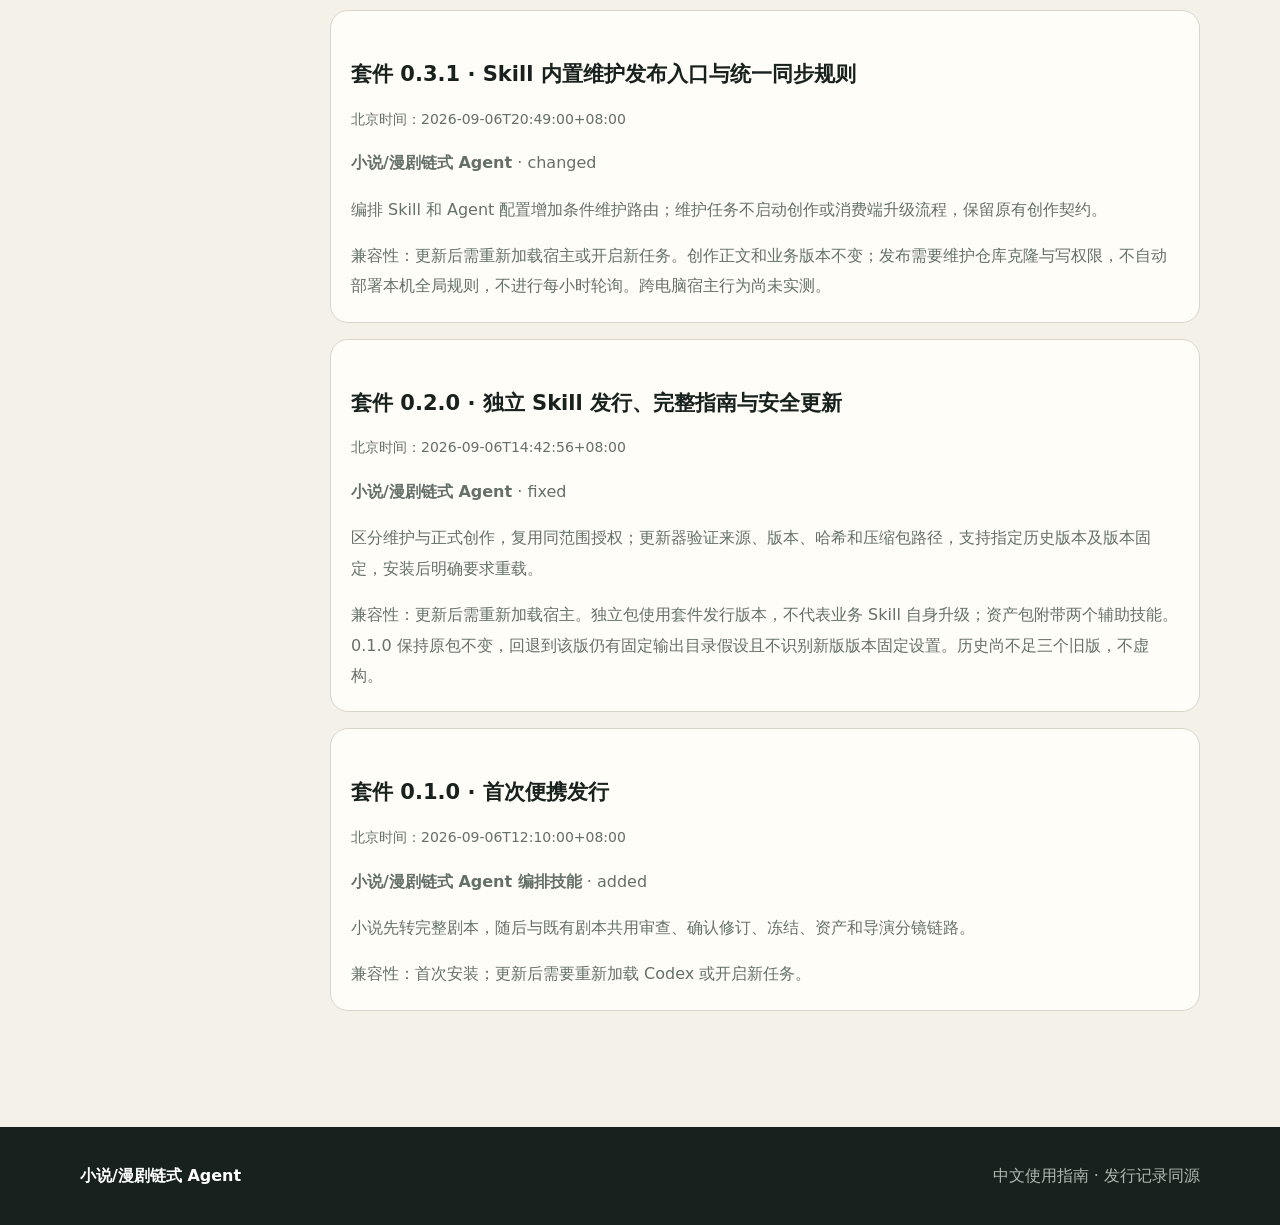
==== commit 11ed7ccb: "Retire director downloads and publish migration status" ====
--- a/guides/agent/index.html
+++ b/guides/agent/index.html
@@ -7,7 +7,7 @@
 <div class="guide-hero shell"><div class="eyebrow">使用指南 / 统一编排</div><h1>小说/漫剧链式 Agent</h1><p class="lead">从小说或已有剧本出发，统一完成审查、确认修订、冻结、资产统筹和导演分镜。这里逐项说明怎么调用、什么时候需要确认，以及如何继续一个未完成项目。</p><p>调用标识：<code>novel-manju-chain-agent</code></p><div class="actions"><a class="primary" href="#examples">查看可复制用法</a><a class="secondary" href="#download">下载与安装</a></div></div>
 <div class="guide-layout shell"><aside class="toc" aria-label="本页目录"><a href="#capabilities">01 能力与产物</a><a href="#install">02 安装方式</a><a href="#workflow">03 工作机制</a><a href="#examples">04 功能怎么用</a><a href="#boundaries">05 边界与常见问题</a><a href="#download">06 版本下载</a><a href="#history">07 更新与历史</a></aside>
 <div class="guide-content">
-<section id="capabilities"><h2>能力、适用对象与产物</h2><p>适合希望把改编、审稿和制作串在一起的创作者。小说入口只比剧本入口多一步“转完整剧本”，不先生成另一部长篇小说。已有剧本直接进入审查。</p><table><tr><th>入口</th><th>你提供</th><th>本阶段产物</th></tr><tr><td>小说改编</td><td>完整小说、目标时长/集数、风格、不可改内容</td><td>完整剧本，随后审查</td></tr><tr><td>已有剧本</td><td>剧本文件、风格、审查范围</td><td>带位置证据的问题清单与优化方案</td></tr><tr><td>确认修订</td><td>获准问题编号、保留项</td><td>修订剧本、变更说明、复核结果</td></tr><tr><td>冻结后制作</td><td>明确冻结版本、资产与工具授权</td><td>资产文件及清单、导演规划、最终分镜提示词</td></tr></table><p>三个核心 Skill 各司其职：<a href="../short-drama-write/">剧本创作</a>负责文本，<a href="../manju-asset-image-pipeline/">资产总控</a>负责资产，<a href="../manju-director-v5-2/">导演</a>负责分镜。它们不是三个自动替你开新任务的聊天窗口。</p></section>
+<section id="capabilities"><h2>能力、适用对象与产物</h2><p>适合希望把改编、审稿和制作串在一起的创作者。小说入口只比剧本入口多一步“转完整剧本”，不先生成另一部长篇小说。已有剧本直接进入审查。</p><table><tr><th>入口</th><th>你提供</th><th>本阶段产物</th></tr><tr><td>小说改编</td><td>完整小说、目标时长/集数、风格、不可改内容</td><td>完整剧本，随后审查</td></tr><tr><td>已有剧本</td><td>剧本文件、风格、审查范围</td><td>带位置证据的问题清单与优化方案</td></tr><tr><td>确认修订</td><td>获准问题编号、保留项</td><td>修订剧本、变更说明、复核结果</td></tr><tr><td>冻结后制作</td><td>明确冻结版本、资产与工具授权</td><td>资产文件及清单、导演规划、最终分镜提示词</td></tr></table><p>三个核心 Skill 各司其职：<a href="../short-drama-write/">剧本创作</a>负责文本，<a href="../manju-asset-image-pipeline/">资产总控</a>负责资产，原导演已退役；<a href="../manju-creation-director/">漫剧创作工作流</a>迁移中，旧链式入口的导演阶段不可继续调用。它们不是三个自动替你开新任务的聊天窗口。</p></section>
 <section id="install"><h2>安装与首次使用</h2><p class="notice">0.3.8 已将自动更新与包下载切换到公开发行仓库；0.3.7 及更早版本仍可能引用私有仓库，遇到权限错误时请从本官网下载完整新版，备份本地修改后按宿主方式安装。</p><p>0.3.8 正式安装包无需登录即可公开下载；旧版本若标注私有存档，仍需要仓库权限。下载后核对本页对应版本的 SHA256，不要把网页、源码目录或 ZIP 文件本身当作已安装 Skill。</p>
 <ol><li>下载下面一个明确版本的完整套件，在临时目录解压，保留原 ZIP 和校验值。</li><li>使用包内 README 和安装脚本安装套件；它包含编排 Skill、三个核心 Skill、两个资产辅助 Skill 和 Agent 配置。</li><li>备份宿主中同名目录和本机未发布改动，再按宿主支持的 Skill 安装方式安装；最终 Skill 目录根部应直接有 <code>SKILL.md</code>，避免多套一层文件夹。</li><li>重新加载宿主或开启新任务，让它列出实际解析到的 Skill 名称、位置和套件版本。复制文件不等于当前上下文已经重载。</li><li>先做能力说明和依赖检查，再提交真实项目。其他智能体若不支持 Codex 的 Agent TOML，可按其技能加载机制接入；本项目不保证所有平台直接兼容。</li></ol>
 <p class="notice">完整套件是 Agent 推荐安装方式。解压后在 <code>novel-manju-chain-suite</code> 中运行 <code>python install.py --codex-home &lt;宿主配置目录&gt;</code>。模型账号、生成工具及个人资料库不会随包迁移。安装到其他智能体时应按其技能加载方式接入，不保证 Codex Agent 配置直接被识别。</p></section>
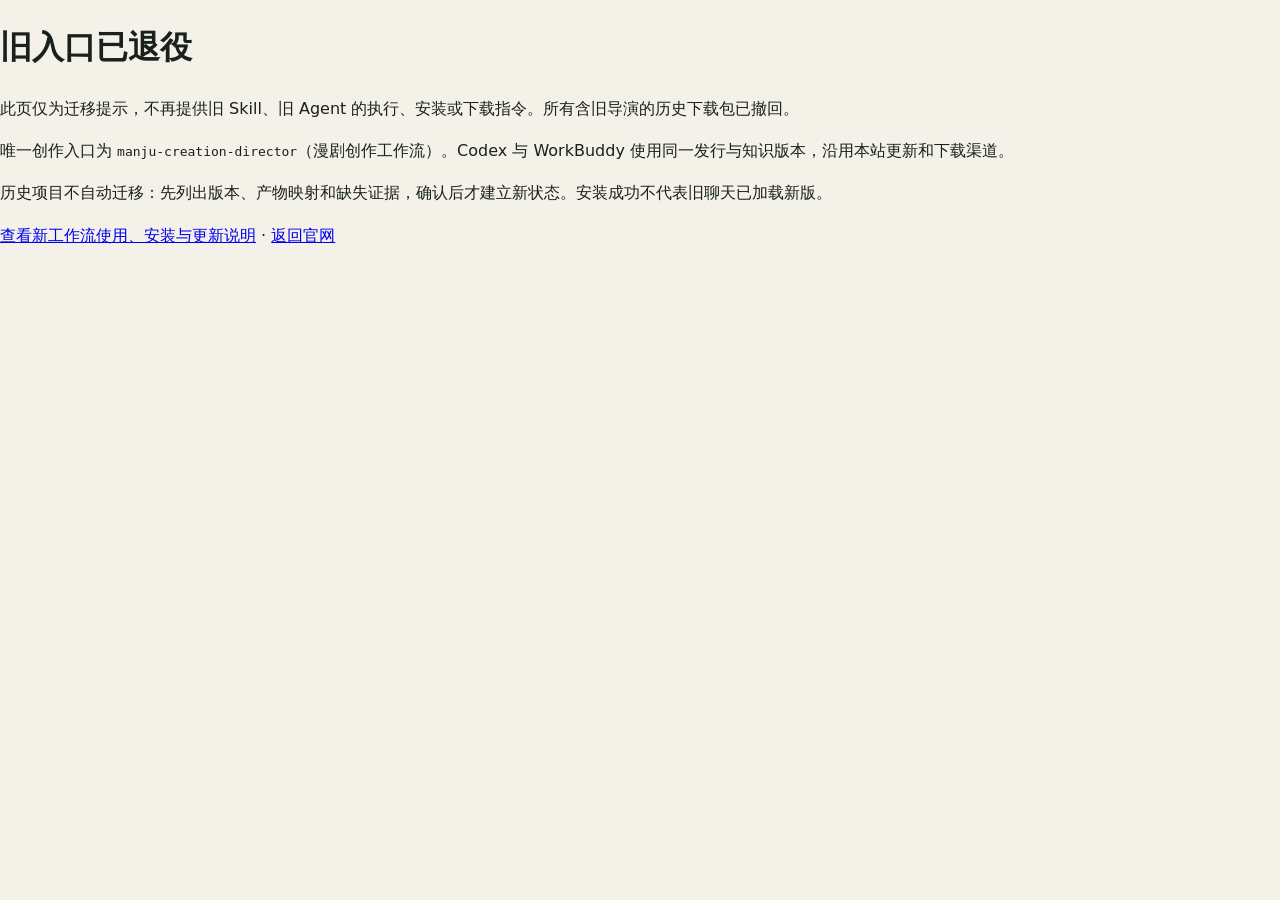
==== commit 4d9ebca6: "Retire legacy guide execution and installation routes" ====
--- a/guides/agent/index.html
+++ b/guides/agent/index.html
@@ -1,19 +1,9 @@
 <!doctype html>
-<html lang="zh-CN">
-<head><meta charset="utf-8"><meta name="viewport" content="width=device-width,initial-scale=1"><meta name="description" content="从小说或已有剧本出发，统一完成审查、确认修订、冻结、资产统筹和导演分镜。这里逐项说明怎么调用、什么时候需要确认，以及如何继续一个未完成项目。"><title>小说/漫剧链式 Agent｜介绍、使用、下载与更新历史</title><link rel="stylesheet" href="../../assets/site.css"><link rel="stylesheet" href="../../assets/guide.css"></head>
-<body data-guide="novel-manju-chain-agent">
-<header class="nav"><a class="brand" href="../../"><span class="mark">链</span>小说/漫剧链式 Agent</a><nav><a href="../agent/">Agent 指南</a><a href="../../#library">Skill 目录</a><a href="#history">版本历史</a></nav></header>
-<main>
-<div class="guide-hero shell"><div class="eyebrow">使用指南 / 统一编排</div><h1>小说/漫剧链式 Agent</h1><p class="lead">从小说或已有剧本出发，统一完成审查、确认修订、冻结、资产统筹和导演分镜。这里逐项说明怎么调用、什么时候需要确认，以及如何继续一个未完成项目。</p><p>调用标识：<code>novel-manju-chain-agent</code></p><div class="actions"><a class="primary" href="#examples">查看可复制用法</a><a class="secondary" href="#download">下载与安装</a></div></div>
-<div class="guide-layout shell"><aside class="toc" aria-label="本页目录"><a href="#capabilities">01 能力与产物</a><a href="#install">02 安装方式</a><a href="#workflow">03 工作机制</a><a href="#examples">04 功能怎么用</a><a href="#boundaries">05 边界与常见问题</a><a href="#download">06 版本下载</a><a href="#history">07 更新与历史</a></aside>
-<div class="guide-content">
-<section id="capabilities"><h2>能力、适用对象与产物</h2><p>适合希望把改编、审稿和制作串在一起的创作者。小说入口只比剧本入口多一步“转完整剧本”，不先生成另一部长篇小说。已有剧本直接进入审查。</p><table><tr><th>入口</th><th>你提供</th><th>本阶段产物</th></tr><tr><td>小说改编</td><td>完整小说、目标时长/集数、风格、不可改内容</td><td>完整剧本，随后审查</td></tr><tr><td>已有剧本</td><td>剧本文件、风格、审查范围</td><td>带位置证据的问题清单与优化方案</td></tr><tr><td>确认修订</td><td>获准问题编号、保留项</td><td>修订剧本、变更说明、复核结果</td></tr><tr><td>冻结后制作</td><td>明确冻结版本、资产与工具授权</td><td>资产文件及清单、导演规划、最终分镜提示词</td></tr></table><p>三个核心 Skill 各司其职：<a href="../short-drama-write/">剧本创作</a>负责文本，<a href="../manju-asset-image-pipeline/">资产总控</a>负责资产，原导演已退役；<a href="../manju-creation-director/">漫剧创作工作流</a>迁移中，旧链式入口的导演阶段不可继续调用。它们不是三个自动替你开新任务的聊天窗口。</p></section>
-<section id="install"><h2>安装与首次使用</h2><p class="notice">0.3.8 已将自动更新与包下载切换到公开发行仓库；0.3.7 及更早版本仍可能引用私有仓库，遇到权限错误时请从本官网下载完整新版，备份本地修改后按宿主方式安装。</p><p>0.3.8 正式安装包无需登录即可公开下载；旧版本若标注私有存档，仍需要仓库权限。下载后核对本页对应版本的 SHA256，不要把网页、源码目录或 ZIP 文件本身当作已安装 Skill。</p>
-<ol><li>下载下面一个明确版本的完整套件，在临时目录解压，保留原 ZIP 和校验值。</li><li>使用包内 README 和安装脚本安装套件；它包含编排 Skill、三个核心 Skill、两个资产辅助 Skill 和 Agent 配置。</li><li>备份宿主中同名目录和本机未发布改动，再按宿主支持的 Skill 安装方式安装；最终 Skill 目录根部应直接有 <code>SKILL.md</code>，避免多套一层文件夹。</li><li>重新加载宿主或开启新任务，让它列出实际解析到的 Skill 名称、位置和套件版本。复制文件不等于当前上下文已经重载。</li><li>先做能力说明和依赖检查，再提交真实项目。其他智能体若不支持 Codex 的 Agent TOML，可按其技能加载机制接入；本项目不保证所有平台直接兼容。</li></ol>
-<p class="notice">完整套件是 Agent 推荐安装方式。解压后在 <code>novel-manju-chain-suite</code> 中运行 <code>python install.py --codex-home &lt;宿主配置目录&gt;</code>。模型账号、生成工具及个人资料库不会随包迁移。安装到其他智能体时应按其技能加载方式接入，不保证 Codex Agent 配置直接被识别。</p></section>
-<section id="workflow"><h2>工作机制与确认节点</h2><ol><li><strong>启动检查：</strong>正式调用先检查更新；有新版展示时间、组件和变化，用户决定是否安装。检查失败应说明并询问是否离线继续。</li><li><strong>收集需求：</strong>识别小说/剧本，询问尚未明确的目标时长、风格、平台及改编边界；已提供的内容不必重复填写。</li><li><strong>小说转剧本：</strong>仅小说入口执行。把开篇冲突、核心人物动机、情节承接与漫剧节奏落实到完整剧本，不用前三章样稿冒充全文。</li><li><strong>只审查：</strong>检查对白 AI 化、前后因果与信息来源、人设、重复、格式、开篇和整体节奏；输出问题位置、严重程度、影响与方案，此时不暗改原文。</li><li><strong>用户选范围：</strong>确认问题编号、允许改动的部分和必须保留的部分；没有确认不能将建议直接变成正式改稿。</li><li><strong>修订与复核：</strong>按确认范围修改，检查改动对全文的影响；结果交用户确认冻结，记录版本与哈希。</li><li><strong>制作：</strong>基于同一冻结剧本进行资产统筹与导演前期规划。需要新增依赖、额外生成或改变范围时单独确认。</li><li><strong>最终交付：</strong>真实资产可追溯后完成绑定分镜，复核动作、空间、对白对象和上下组承接，报告实际文件与未完成项。</li></ol><p class="notice">确认使用工具、确认修改哪些剧情、确认冻结是不同决定，不能互相替代。只要审稿时可以停在问题清单，不必走完整制作链。</p></section>
-<section id="examples"><h2>各功能如何调用</h2><p>以下是可修改的调用示例，不是已经执行过的任务。把附件、编号与目标替换为你的实际项目。</p><article><h3>1. 小说改编，先确定需求</h3><pre>调用小说/漫剧链式 Agent。附件是完整小说。目标总时长 30 分钟，计划 20 集，二维国风风格。保留主角动机、人物关系和结局，可调整事件顺序。先检查更新和输入完整性，补问必要信息，再把小说改成完整剧本；审查后等我确认优化范围。</pre><button data-copy="调用小说/漫剧链式 Agent。附件是完整小说。目标总时长 30 分钟，计划 20 集，二维国风风格。保留主角动机、人物关系和结局，可调整事件顺序。先检查更新和输入完整性，补问必要信息，再把小说改成完整剧本；审查后等我确认优化范围。">复制提示词</button><p>集数与时长是你的目标，不是质量保证；冲突或信息不足时先对齐。不能仅说“改成爆款”就默认补齐所有偏好。</p></article><article><h3>2. 已有剧本，只审不改</h3><pre>调用小说/漫剧链式 Agent。附件为已有剧本，目标是都市写实漫剧。本次只审查全文：对白 AI 化、因果、人设、重复、格式、开篇与节奏。列问题编号、原文位置、影响和建议，不改正文，不生成资产。</pre><button data-copy="调用小说/漫剧链式 Agent。附件为已有剧本，目标是都市写实漫剧。本次只审查全文：对白 AI 化、因果、人设、重复、格式、开篇与节奏。列问题编号、原文位置、影响和建议，不改正文，不生成资产。">复制提示词</button><p>明确只读边界，避免“优化一下”被理解为立即全篇改写。</p></article><article><h3>3. 按编号修订</h3><pre>继续当前项目。我同意修复上一份清单中的 P01、P03、P07；其余暂不改。保留结局和主角底线。完成后交付完整修订剧本、变更说明与复核结果，再等我确认冻结。</pre><button data-copy="继续当前项目。我同意修复上一份清单中的 P01、P03、P07；其余暂不改。保留结局和主角底线。完成后交付完整修订剧本、变更说明与复核结果，再等我确认冻结。">复制提示词</button><p>请使用实际问题编号；不要把这里的示例编号当作已有问题。</p></article><article><h3>4. 冻结并进入资产阶段</h3><pre>我确认冻结刚刚复核的剧本版本。请记录其真实路径和哈希。本阶段授权资产总控进行拆解、状态链与视觉方案；先列所需资产和依赖，未确认生成范围前不生图。</pre><button data-copy="我确认冻结刚刚复核的剧本版本。请记录其真实路径和哈希。本阶段授权资产总控进行拆解、状态链与视觉方案；先列所需资产和依赖，未确认生成范围前不生图。">复制提示词</button><p>若你已明确给出生成数量与工具授权，无需重复同范围确认；新增角色、模型或批次不能自动扩展。</p></article><article><h3>5. 交付绑定素材的分镜</h3><pre>继续当前冻结项目。使用已确认的导演 Skill，根据冻结剧本与已验收资产生成最终分镜提示词。先核对资产实际路径与版本，不改剧情；缺素材时列清单，不把占位符作为已绑定成品。</pre><button data-copy="继续当前冻结项目。使用已确认的导演 Skill，根据冻结剧本与已验收资产生成最终分镜提示词。先核对资产实际路径与版本，不改剧情；缺素材时列清单，不把占位符作为已绑定成品。">复制提示词</button><p>这一步产出的是制作提示词，不是自动生成完成的视频。</p></article><article><h3>6. 中断后续作或改变剧情</h3><pre>继续这个项目。请读取项目当前状态、最近确认记录、冻结剧本及交付索引，说明停在哪个阶段、还缺什么，再继续已授权部分。如果本次剧情改动影响冻结版本，请列受影响资产和分镜，等我确认新的冻结版本。</pre><button data-copy="继续这个项目。请读取项目当前状态、最近确认记录、冻结剧本及交付索引，说明停在哪个阶段、还缺什么，再继续已授权部分。如果本次剧情改动影响冻结版本，请列受影响资产和分镜，等我确认新的冻结版本。">复制提示词</button><p>新任务需要可访问的项目文件；不要只靠旧聊天印象续作，也不要把旧素材直接认定为适配新剧情。</p></article></section>
-<section id="boundaries"><h2>能力边界与常见问题</h2><details open><summary>更新后能否立即在同一上下文使用新版？</summary><p>不能保证。安装与重新加载是两件事；安装成功后应停止旧版本流程，按宿主要求重载或新开任务，再核对版本。维护与能力解释不触发创作链，也不为了说明用法安装新版。</p></details><details><summary>如何回退和固定版本？</summary><p>先备份本地改动，选下方明确旧版本并核对它自己的 SHA256。0.2.0 更新器可在编排 Skill 目录运行 <code>python scripts/update_from_github.py --version &lt;版本&gt; --confirmed</code>，安装后重载；它记录版本固定，后续支持此能力的检查器不自动建议升级。取消固定：<code>python scripts/check_for_updates.py --unpin --confirmed</code>。回退到 0.1.0 后，旧检查器不识别此设置，仍需拒绝升级提示。恢复安装器备份使用包内 <code>python install.py --codex-home &lt;同一配置目录&gt; --restore &lt;备份目录&gt; --confirmed</code>。这些命令只能在用户确认后执行。旧版本不足时不补假链接。</p></details><details><summary>本机优化后会自动发布吗？</summary><p>不每小时检查，也不未经同意推送。优化完成、验证后整理统一更新说明，询问是否同步；同意后才执行发布与网站同步。跨仓库步骤失败要报告未完成位置，不能宣称已同时上线。其他工具在后台修改文件不会自动被本 Agent 感知。</p></details><details><summary>能否跨电脑开箱即用？</summary><p>还需要兼容的宿主、模型工具和可写输出目录；公开下载安装包不需要 GitHub 权限。0.2.0 资产输出改为已确认的项目目录；0.1.0 的旧目录假设仍需注意。独立 Skill 包不含链式更新器，独立安装后应主动查看本页更新并确认安装。私人模型账号、权限及资料库不会随包迁移。</p></details><details><summary>安全校验能保证什么？</summary><p>校验值用于检查下载内容与官方记录一致，不等于数字签名或账号不会被盗。安装器对可捕获的失败进行恢复；断电或强杀留下锁和备份时需人工核验，不能保证自动灾难恢复。</p></details><details><summary>会自动替我生成视频或无限重试吗？</summary><p>不会。生成工具、成本和范围受当前授权限制；指定模型不可用时报告阻塞，不自动换模、扩量或无限重试。真实出图及视频制作仍受工具能力影响。</p></details></section>
-<section id="download"><h2>版本下载</h2><p>展示最近三个已有稳定套件版本，含当前版；不足三个时显示全部。套件版本不等于各 Skill 的独立版本号。历史安装包不得被同版本新文件悄悄覆盖。</p><div id="guide-downloads" aria-live="polite">正在读取版本……</div><noscript><p>请启用 JavaScript 查看版本与校验值，或访问 <a href="https://github.com/mojingyeche/novel-manju-chain-site/releases">GitHub Releases</a>。</p></noscript></section>
-<section id="history"><h2>本组件更新说明与历史</h2><p>从全站统一更新记录按组件筛选。每条记录保留套件版本、北京时间、对应组件、变更说明与兼容性。未修改的组件不会借用别的组件记录。<a href="../../#updates">查看全套件历史</a>。</p><div id="guide-history" aria-live="polite">正在读取更新历史……</div></section>
-</div></div></main><footer><div class="shell"><strong>小说/漫剧链式 Agent</strong><span>中文使用指南 · 发行记录同源</span></div></footer><div id="toast" role="status">已复制</div><script src="../../assets/guide.js"></script></body></html>
+<html lang="zh-CN"><head><meta charset="utf-8"><meta name="viewport" content="width=device-width,initial-scale=1">
+<title>旧入口已退役｜漫剧创作工作流</title><link rel="stylesheet" href="../../assets/site.css"></head>
+<body><main><h1>旧入口已退役</h1>
+<p>此页仅为迁移提示，不再提供旧 Skill、旧 Agent 的执行、安装或下载指令。所有含旧导演的历史下载包已撤回。</p>
+<p>唯一创作入口为 <code>manju-creation-director</code>（漫剧创作工作流）。Codex 与 WorkBuddy 使用同一发行与知识版本，沿用本站更新和下载渠道。</p>
+<p>历史项目不自动迁移：先列出版本、产物映射和缺失证据，确认后才建立新状态。安装成功不代表旧聊天已加载新版。</p>
+<p><a href="../manju-creation-director/">查看新工作流使用、安装与更新说明</a> · <a href="../../">返回官网</a></p>
+</main></body></html>
